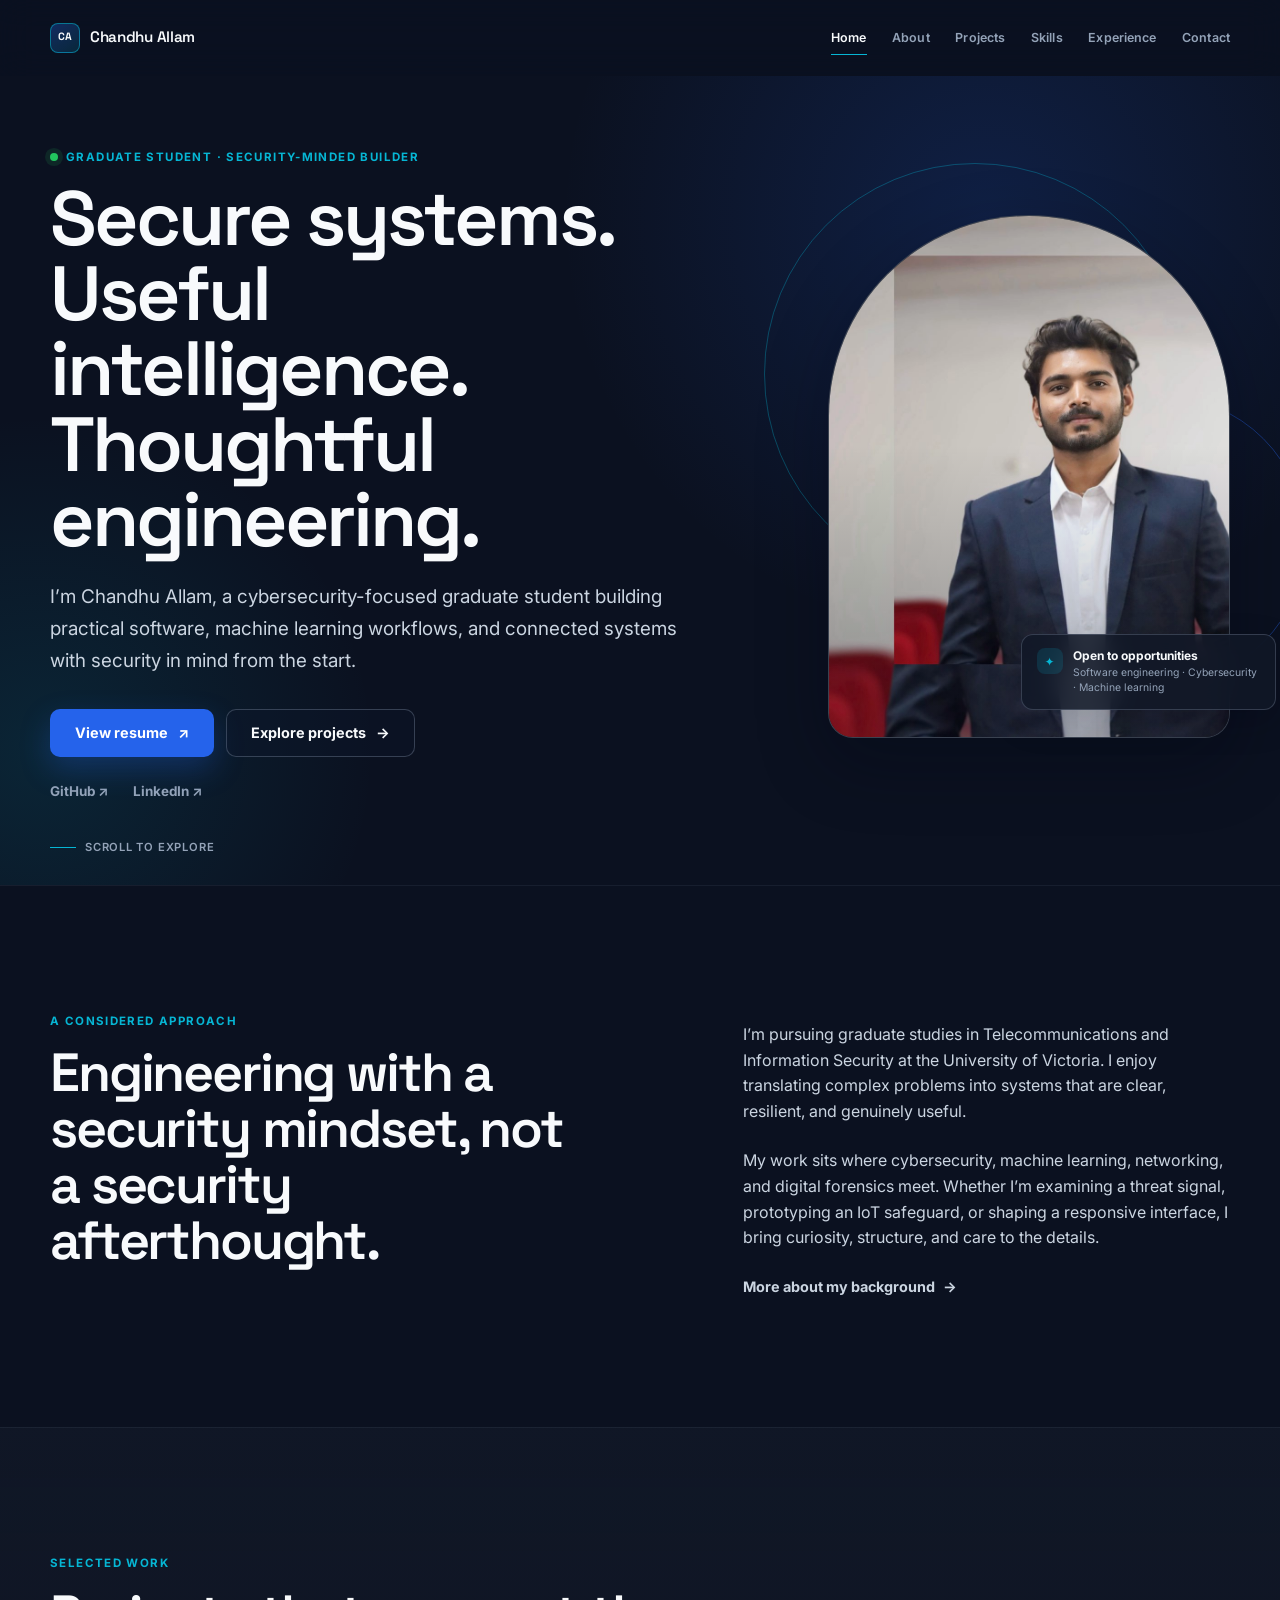
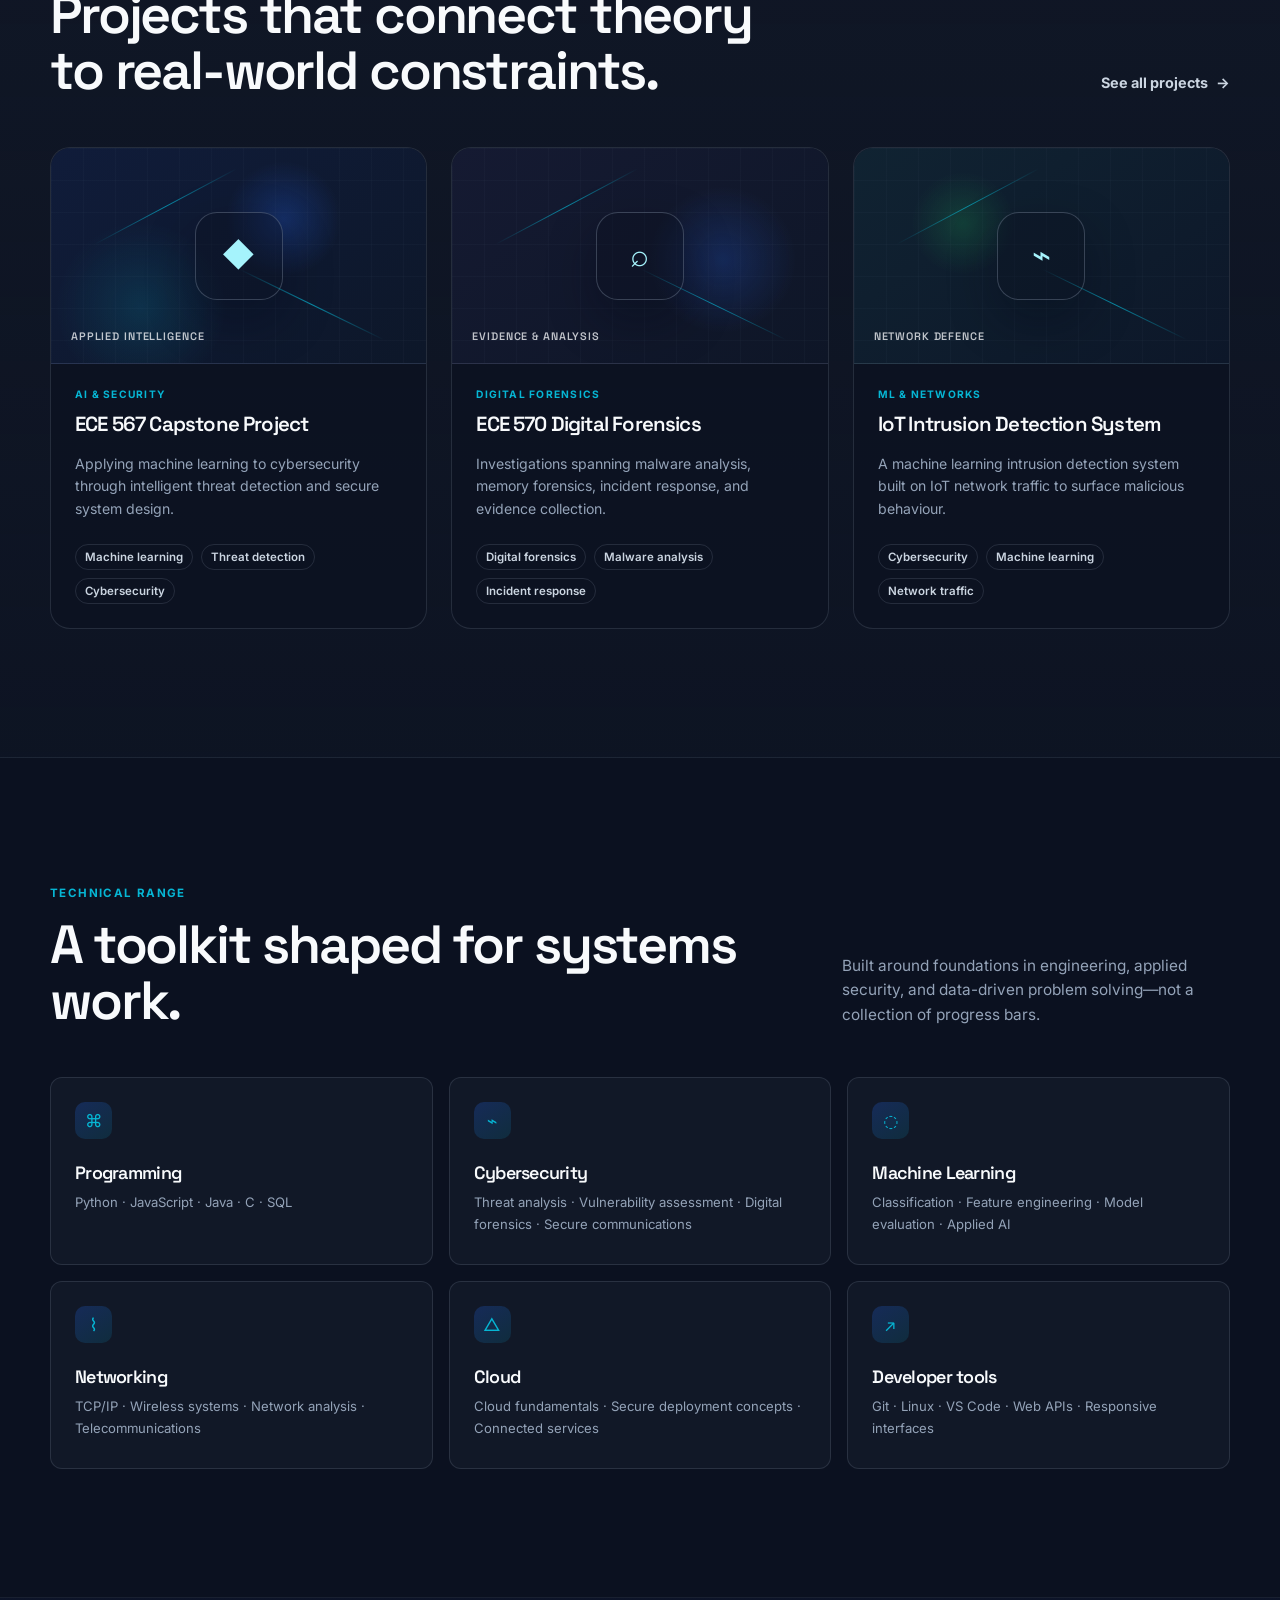
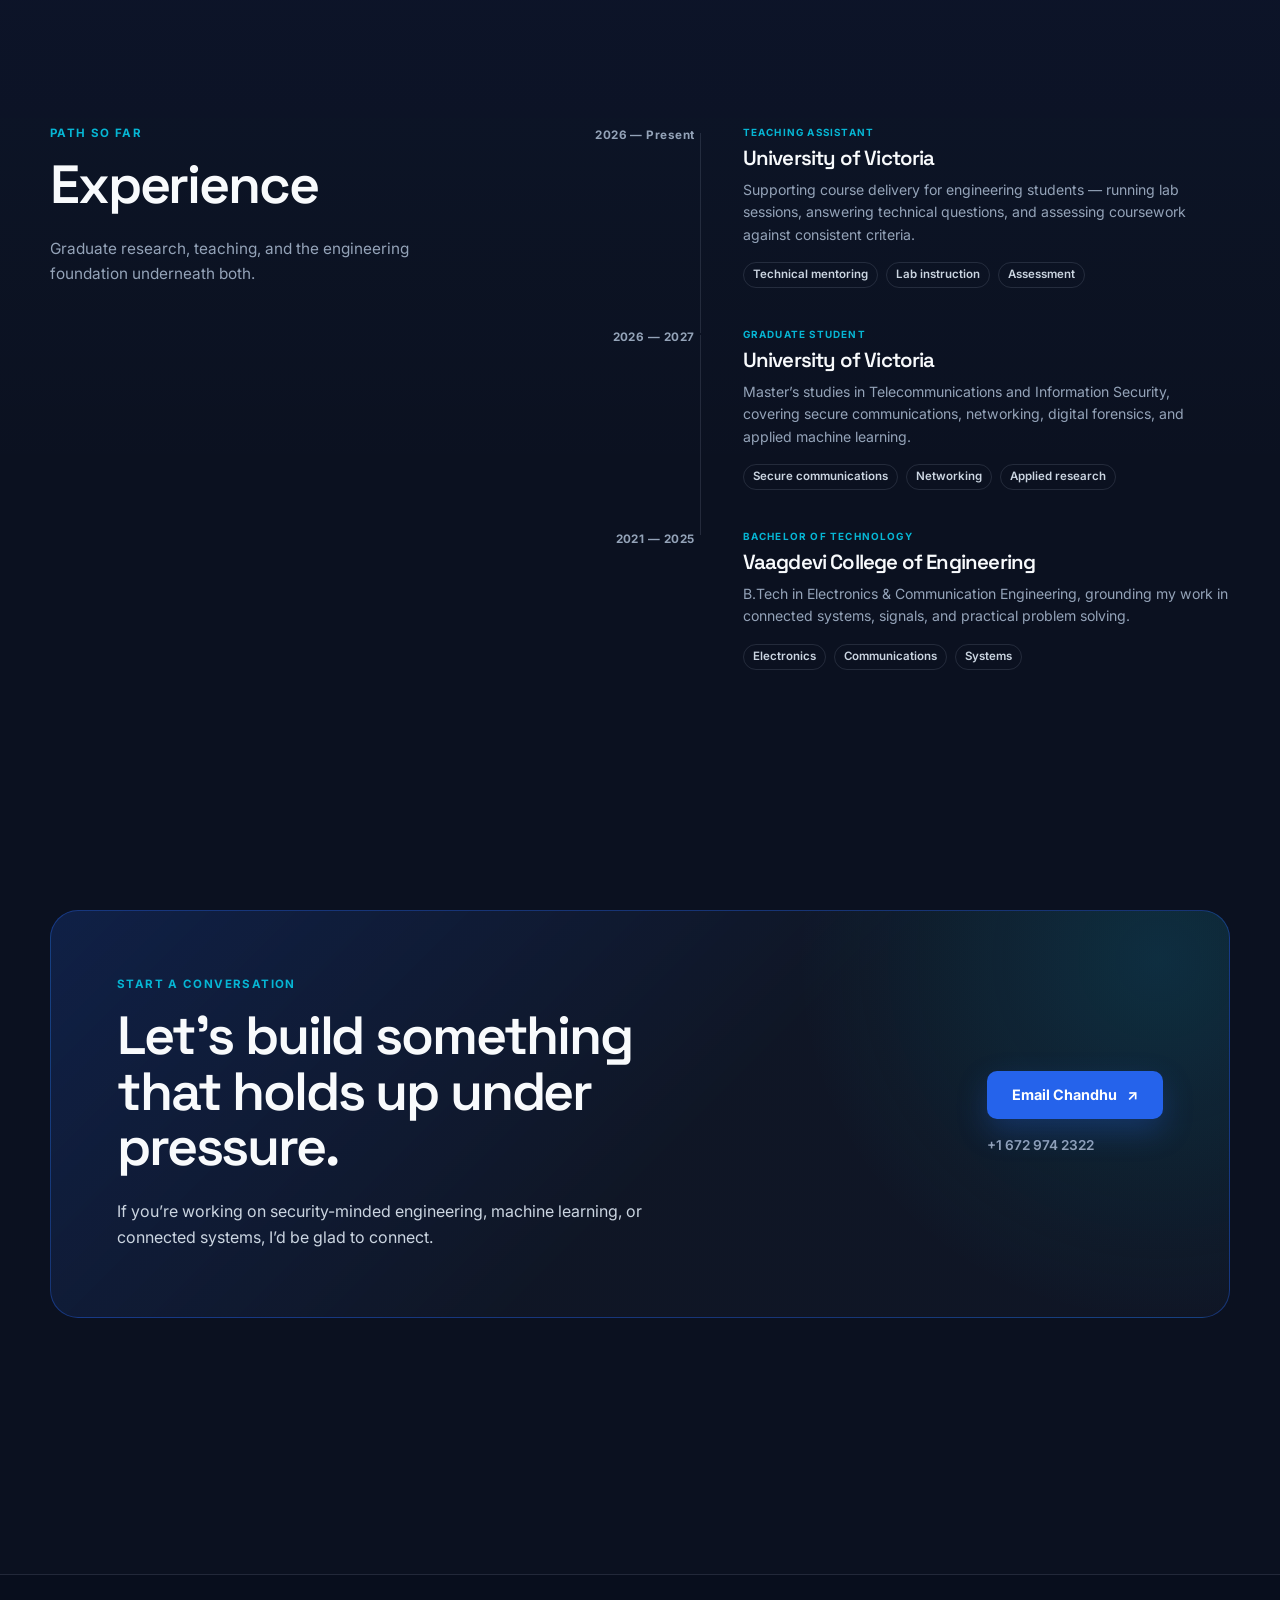
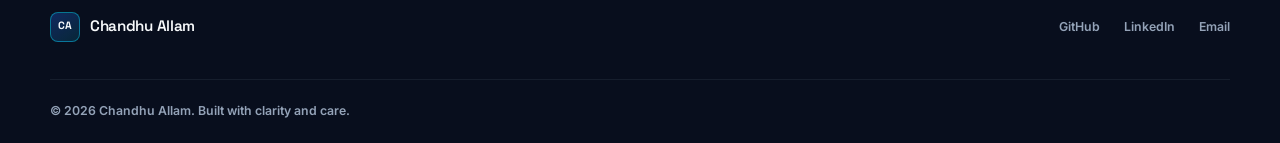
==== index.html @ 8ea36e99 "File upload E- Portfolio" ====
<!doctype html>
<html lang="en">
<head>
  <meta charset="utf-8">
  <meta name="viewport" content="width=device-width, initial-scale=1">
  <meta name="description" content="Chandhu Allam is a graduate student building security-minded software, AI/ML workflows, and dependable connected systems.">
  <meta name="robots" content="index, follow">
  <meta name="theme-color" content="#0B1120">
  <meta name="color-scheme" content="dark">
  <title>Chandhu Allam | Cybersecurity, AI & Software Engineering</title>
  <!-- Replace the relative canonical with the public domain when the site is deployed. -->
  <link rel="canonical" href="./">
  <link rel="preconnect" href="https://fonts.googleapis.com">
  <link rel="preconnect" href="https://fonts.gstatic.com" crossorigin>
  <link href="https://fonts.googleapis.com/css2?family=Inter:wght@400;500;600;700&family=Space+Grotesk:wght@500;600;700&display=swap" rel="stylesheet">
  <link rel="icon" href="favicon.svg" type="image/svg+xml">
  <link rel="manifest" href="site.webmanifest">
  <meta property="og:type" content="website">
  <meta property="og:title" content="Chandhu Allam | Cybersecurity, AI & Software Engineering">
  <meta property="og:description" content="Security-minded software, AI/ML workflows, and dependable connected systems.">
  <meta property="og:url" content="./">
  <meta property="og:image" content="portrait.jpg">
  <meta property="og:image:alt" content="Portrait of Chandhu Allam">
  <meta name="twitter:card" content="summary_large_image">
  <meta name="twitter:title" content="Chandhu Allam | Cybersecurity, AI & Software Engineering">
  <meta name="twitter:description" content="Security-minded software, AI/ML workflows, and dependable connected systems.">
  <meta name="twitter:image" content="portrait.jpg">
  <link rel="stylesheet" href="style.css">
  <script type="application/ld+json">
    {
      "@context": "https://schema.org",
      "@type": "Person",
      "name": "Chandhu Allam",
      "email": "mailto:chandhunani252@gmail.com",
      "jobTitle": "Cybersecurity and Software Engineering Graduate Student",
      "sameAs": [
        "https://github.com/Chandhu03",
        "https://www.linkedin.com/in/chandhuallam422"
      ],
      "knowsAbout": ["Cybersecurity", "Artificial Intelligence", "Machine Learning", "Networking", "Digital Forensics", "Secure Communications"]
    }
  </script>
</head>

<body class="home-page">
  <a class="skip-link" href="#main-content">Skip to main content</a>

  <header class="site-header" id="site-header">
    <div class="shell nav-shell">
      <a class="brand" href="#home" aria-label="Chandhu Allam — home">
        <span class="brand-mark" aria-hidden="true">CA</span>
        <span>Chandhu Allam</span>
      </a>

      <button class="menu-toggle" type="button" aria-expanded="false" aria-controls="primary-navigation">
        <span class="sr-only">Toggle navigation</span>
        <span aria-hidden="true"></span>
        <span aria-hidden="true"></span>
      </button>

      <nav class="primary-nav" id="primary-navigation" aria-label="Primary navigation">
        <a class="is-active" href="#home" data-nav-link>Home</a>
        <a href="#about" data-nav-link>About</a>
        <a href="projects.html">Projects</a>
        <a href="#skills" data-nav-link>Skills</a>
        <a href="#experience" data-nav-link>Experience</a>
        <a href="#contact" data-nav-link>Contact</a>
      </nav>
    </div>
  </header>

  <main id="main-content">
    <section class="hero" id="home" aria-labelledby="hero-title">
      <div class="hero-grid shell">
        <div class="hero-copy reveal">
          <p class="eyebrow"><span class="status-dot" aria-hidden="true"></span> Graduate student · Security-minded builder</p>
          <h1 id="hero-title">Secure systems. Useful intelligence. Thoughtful engineering.</h1>
          <p class="hero-lede">I’m Chandhu Allam, a cybersecurity-focused graduate student building practical software, machine learning workflows, and connected systems with security in mind from the start.</p>
          <div class="button-row" aria-label="Portfolio actions">
            <a class="button button-primary" href="resume.html">View resume <span aria-hidden="true">↗</span></a>
            <a class="button button-secondary" href="projects.html">Explore projects <span aria-hidden="true">→</span></a>
          </div>
          <div class="text-links" aria-label="Professional profiles">
            <a href="https://github.com/Chandhu03" target="_blank" rel="noopener noreferrer">GitHub <span aria-hidden="true">↗</span><span class="sr-only"> (opens in a new tab)</span></a>
            <a href="https://www.linkedin.com/in/chandhuallam422?utm_source=share_via&amp;utm_content=profile&amp;utm_medium=member_ios" target="_blank" rel="noopener noreferrer">LinkedIn <span aria-hidden="true">↗</span><span class="sr-only"> (opens in a new tab)</span></a>
          </div>
        </div>

        <div class="hero-portrait-wrap reveal" data-delay="120">
          <div class="hero-orbit hero-orbit-one" aria-hidden="true"></div>
          <div class="hero-orbit hero-orbit-two" aria-hidden="true"></div>
          <figure class="hero-portrait">
            <img src="portrait.jpg" width="900" height="1142" alt="Chandhu Allam in a navy suit" fetchpriority="high" decoding="async">
          </figure>
          <div class="hero-note" aria-label="Career focus">
            <span class="note-icon" aria-hidden="true">✦</span>
            <span><strong>Open to opportunities</strong><small>Software engineering · Cybersecurity · Machine learning</small></span>
          </div>
        </div>
      </div>
      <a class="scroll-cue" href="#about" aria-label="Scroll to about section"><span aria-hidden="true"></span> Scroll to explore</a>
    </section>

    <section class="section section-about" id="about" aria-labelledby="about-title">
      <div class="shell about-layout">
        <div class="section-intro reveal">
          <p class="eyebrow">A considered approach</p>
          <h2 id="about-title">Engineering with a security mindset, not a security afterthought.</h2>
        </div>
        <div class="about-copy reveal" data-delay="100">
          <p>I’m pursuing graduate studies in Telecommunications and Information Security at the University of Victoria. I enjoy translating complex problems into systems that are clear, resilient, and genuinely useful.</p>
          <p>My work sits where cybersecurity, machine learning, networking, and digital forensics meet. Whether I’m examining a threat signal, prototyping an IoT safeguard, or shaping a responsive interface, I bring curiosity, structure, and care to the details.</p>
          <a class="inline-link" href="resume.html">More about my background <span aria-hidden="true">→</span></a>
        </div>
      </div>
    </section>

    <section class="section section-featured" aria-labelledby="featured-title">
      <div class="shell">
        <div class="section-heading reveal">
          <div>
            <p class="eyebrow">Selected work</p>
            <h2 id="featured-title">Projects that connect theory to real-world constraints.</h2>
          </div>
          <a class="inline-link hide-on-mobile" href="projects.html">See all projects <span aria-hidden="true">→</span></a>
        </div>

        <div class="featured-grid">
          <article class="featured-card reveal" data-delay="0">
            <a class="project-art project-card-media art-capstone" href="projects/ece-567-capstone.html" aria-label="Read the ECE 567 Capstone Project case study">
              <span class="project-visual-glyph" aria-hidden="true">◆</span>
              <span class="project-visual-detail" aria-hidden="true"></span>
              <span class="project-visual-detail is-alt" aria-hidden="true"></span>
              <span class="project-art-label">Applied intelligence</span>
            </a>
            <div class="card-content">
              <p class="card-kicker">AI &amp; security</p>
              <h3><a href="projects/ece-567-capstone.html">ECE 567 Capstone Project</a></h3>
              <p>Applying machine learning to cybersecurity through intelligent threat detection and secure system design.</p>
              <div class="chip-list" aria-label="Project focus"><span>Machine learning</span><span>Threat detection</span><span>Cybersecurity</span></div>
            </div>
          </article>

          <article class="featured-card reveal" data-delay="90">
            <a class="project-art project-card-media art-forensics" href="projects/ece-570-digital-forensics.html" aria-label="Read the ECE 570 Digital Forensics case study">
              <span class="project-visual-glyph" aria-hidden="true">⌕</span>
              <span class="project-visual-detail" aria-hidden="true"></span>
              <span class="project-visual-detail is-alt" aria-hidden="true"></span>
              <span class="project-art-label">Evidence &amp; analysis</span>
            </a>
            <div class="card-content">
              <p class="card-kicker">Digital forensics</p>
              <h3><a href="projects/ece-570-digital-forensics.html">ECE 570 Digital Forensics</a></h3>
              <p>Investigations spanning malware analysis, memory forensics, incident response, and evidence collection.</p>
              <div class="chip-list" aria-label="Project focus"><span>Digital forensics</span><span>Malware analysis</span><span>Incident response</span></div>
            </div>
          </article>

          <article class="featured-card reveal" data-delay="180">
            <a class="project-art project-card-media art-iot" href="projects/iot-intrusion-detection.html" aria-label="Read the IoT Intrusion Detection System case study">
              <span class="project-visual-glyph" aria-hidden="true">⌁</span>
              <span class="project-visual-detail" aria-hidden="true"></span>
              <span class="project-visual-detail is-alt" aria-hidden="true"></span>
              <span class="project-art-label">Network defence</span>
            </a>
            <div class="card-content">
              <p class="card-kicker">ML &amp; networks</p>
              <h3><a href="projects/iot-intrusion-detection.html">IoT Intrusion Detection System</a></h3>
              <p>A machine learning intrusion detection system built on IoT network traffic to surface malicious behaviour.</p>
              <div class="chip-list" aria-label="Project focus"><span>Cybersecurity</span><span>Machine learning</span><span>Network traffic</span></div>
            </div>
          </article>
        </div>
        <a class="inline-link show-on-mobile" href="projects.html">See all projects <span aria-hidden="true">→</span></a>
      </div>
    </section>

    <section class="section section-skills" id="skills" aria-labelledby="skills-title">
      <div class="shell">
        <div class="section-heading section-heading-stack reveal">
          <div>
            <p class="eyebrow">Technical range</p>
            <h2 id="skills-title">A toolkit shaped for systems work.</h2>
          </div>
          <p>Built around foundations in engineering, applied security, and data-driven problem solving—not a collection of progress bars.</p>
        </div>

        <div class="skills-grid">
          <article class="skill-card reveal"><span class="skill-icon" aria-hidden="true">⌘</span><h3>Programming</h3><p>Python · JavaScript · Java · C · SQL</p></article>
          <article class="skill-card reveal" data-delay="50"><span class="skill-icon" aria-hidden="true">⌁</span><h3>Cybersecurity</h3><p>Threat analysis · Vulnerability assessment · Digital forensics · Secure communications</p></article>
          <article class="skill-card reveal" data-delay="100"><span class="skill-icon" aria-hidden="true">◌</span><h3>Machine Learning</h3><p>Classification · Feature engineering · Model evaluation · Applied AI</p></article>
          <article class="skill-card reveal" data-delay="150"><span class="skill-icon" aria-hidden="true">⌇</span><h3>Networking</h3><p>TCP/IP · Wireless systems · Network analysis · Telecommunications</p></article>
          <article class="skill-card reveal" data-delay="200"><span class="skill-icon" aria-hidden="true">△</span><h3>Cloud</h3><p>Cloud fundamentals · Secure deployment concepts · Connected services</p></article>
          <article class="skill-card reveal" data-delay="250"><span class="skill-icon" aria-hidden="true">↗</span><h3>Developer tools</h3><p>Git · Linux · VS Code · Web APIs · Responsive interfaces</p></article>
        </div>
      </div>
    </section>

    <section class="section section-experience" id="experience" aria-labelledby="experience-title">
      <div class="shell experience-layout">
        <div class="section-intro reveal">
          <p class="eyebrow">Path so far</p>
          <h2 id="experience-title">Experience</h2>
          <p class="section-summary">Graduate research, teaching, and the engineering foundation underneath both.</p>
        </div>

        <ol class="timeline" aria-label="Experience timeline">
          <li class="timeline-item reveal">
            <div class="timeline-date">2026 — Present</div>
            <div class="timeline-content"><p class="timeline-label">Teaching assistant</p><h3>University of Victoria</h3><p>Supporting course delivery for engineering students — running lab sessions, answering technical questions, and assessing coursework against consistent criteria.</p><div class="chip-list"><span>Technical mentoring</span><span>Lab instruction</span><span>Assessment</span></div></div>
          </li>
          <li class="timeline-item reveal" data-delay="80">
            <div class="timeline-date">2026 — 2027</div>
            <div class="timeline-content"><p class="timeline-label">Graduate student</p><h3>University of Victoria</h3><p>Master’s studies in Telecommunications and Information Security, covering secure communications, networking, digital forensics, and applied machine learning.</p><div class="chip-list"><span>Secure communications</span><span>Networking</span><span>Applied research</span></div></div>
          </li>
          <li class="timeline-item reveal" data-delay="160">
            <div class="timeline-date">2021 — 2025</div>
            <div class="timeline-content"><p class="timeline-label">Bachelor of Technology</p><h3>Vaagdevi College of Engineering</h3><p>B.Tech in Electronics &amp; Communication Engineering, grounding my work in connected systems, signals, and practical problem solving.</p><div class="chip-list"><span>Electronics</span><span>Communications</span><span>Systems</span></div></div>
          </li>
        </ol>
      </div>
    </section>

    <section class="section section-contact" id="contact" aria-labelledby="contact-title">
      <div class="shell contact-panel reveal">
        <div>
          <p class="eyebrow">Start a conversation</p>
          <h2 id="contact-title">Let’s build something that holds up under pressure.</h2>
          <p>If you’re working on security-minded engineering, machine learning, or connected systems, I’d be glad to connect.</p>
        </div>
        <div class="contact-actions">
          <a class="button button-primary" href="mailto:chandhunani252@gmail.com">Email Chandhu <span aria-hidden="true">↗</span></a>
          <a class="contact-phone" href="tel:+16729742322">+1 672 974 2322</a>
        </div>
      </div>
    </section>
  </main>

  <footer class="site-footer">
    <div class="shell footer-top">
      <a class="brand" href="#home" aria-label="Back to home"><span class="brand-mark" aria-hidden="true">CA</span><span>Chandhu Allam</span></a>
      <div class="footer-links">
        <a href="https://github.com/Chandhu03" target="_blank" rel="noopener noreferrer">GitHub<span class="sr-only"> (opens in a new tab)</span></a>
        <a href="https://www.linkedin.com/in/chandhuallam422?utm_source=share_via&amp;utm_content=profile&amp;utm_medium=member_ios" target="_blank" rel="noopener noreferrer">LinkedIn<span class="sr-only"> (opens in a new tab)</span></a>
        <a href="mailto:chandhunani252@gmail.com">Email</a>
      </div>
    </div>
    <div class="shell footer-bottom"><p>© <span data-current-year>2026</span> Chandhu Allam. Built with clarity and care.</p></div>
  </footer>

  <script src="script.js" defer></script>
</body>
</html>
---- style.css ----
@charset "UTF-8";

:root {
  --bg: #0b1120;
  --bg-elevated: #101a2e;
  --card: #111827;
  --card-hover: #162038;
  --line: rgba(148, 163, 184, 0.18);
  --line-strong: rgba(148, 163, 184, 0.32);
  --primary: #2563eb;
  --primary-bright: #3b82f6;
  --accent: #06b6d4;
  --success: #22c55e;
  --text: #f8fafc;
  --muted: #94a3b8;
  --muted-strong: #cbd5e1;
  --heading: "Space Grotesk", Inter, system-ui, sans-serif;
  --body: Inter, system-ui, -apple-system, BlinkMacSystemFont, "Segoe UI", sans-serif;
  --shadow-sm: 0 12px 34px rgba(1, 7, 20, 0.2);
  --shadow-md: 0 24px 70px rgba(1, 7, 20, 0.32);
  --radius-sm: 12px;
  --radius: 20px;
  --radius-lg: 28px;
  --shell: 1180px;
  --header-height: 76px;
  --ease-out: cubic-bezier(0.22, 1, 0.36, 1);
}

* { box-sizing: border-box; }

html {
  scroll-behavior: smooth;
  scroll-padding-top: calc(var(--header-height) + 24px);
}

body {
  min-width: 320px;
  margin: 0;
  overflow-x: hidden;
  background: var(--bg);
  color: var(--text);
  font-family: var(--body);
  font-size: 16px;
  line-height: 1.6;
  text-rendering: optimizeLegibility;
}

body.menu-open, body.overlay-open { overflow: hidden; }

img, svg { display: block; max-width: 100%; }

button, input { font: inherit; }

button { cursor: pointer; }

a { color: inherit; text-decoration: none; }

p, h1, h2, h3, figure { margin: 0; }

ul, ol { margin: 0; padding: 0; }

::selection { background: rgba(6, 182, 212, 0.3); color: var(--text); }

:focus-visible {
  outline: 3px solid var(--accent);
  outline-offset: 4px;
}

.sr-only {
  position: absolute;
  width: 1px;
  height: 1px;
  padding: 0;
  margin: -1px;
  overflow: hidden;
  clip: rect(0, 0, 0, 0);
  white-space: nowrap;
  border: 0;
}

.skip-link {
  position: fixed;
  z-index: 1000;
  top: 12px;
  left: 12px;
  padding: 10px 16px;
  border-radius: 8px;
  background: var(--text);
  color: var(--bg);
  font-weight: 700;
  transform: translateY(-180%);
  transition: transform 180ms var(--ease-out);
}

.skip-link:focus { transform: translateY(0); }

.shell {
  width: min(calc(100% - 48px), var(--shell));
  margin-inline: auto;
}

.section { padding: clamp(80px, 10vw, 144px) 0; }

.eyebrow,
.card-kicker,
.timeline-label,
.project-category,
.case-label,
.resume-label {
  display: flex;
  align-items: center;
  gap: 8px;
  color: var(--accent);
  font-size: 0.72rem;
  font-weight: 700;
  letter-spacing: 0.12em;
  line-height: 1.3;
  text-transform: uppercase;
}

.eyebrow { margin-bottom: 18px; }

.status-dot {
  width: 8px;
  height: 8px;
  border-radius: 50%;
  background: var(--success);
  box-shadow: 0 0 0 5px rgba(34, 197, 94, 0.12);
}

h1, h2, h3 { font-family: var(--heading); letter-spacing: -0.04em; }

h1 {
  max-width: 760px;
  font-size: clamp(2.8rem, 6vw, 5.55rem);
  font-weight: 600;
  line-height: 0.98;
}

h2 {
  max-width: 760px;
  font-size: clamp(2.1rem, 4.2vw, 3.7rem);
  font-weight: 600;
  line-height: 1.04;
}

h3 { font-size: 1.28rem; font-weight: 600; line-height: 1.15; }

.button-row,
.text-links,
.chip-list,
.footer-links,
.case-meta,
.case-actions,
.filter-controls,
.resource-links,
.resume-contact,
.resume-actions {
  display: flex;
  flex-wrap: wrap;
  align-items: center;
  gap: 12px;
}

.button {
  position: relative;
  display: inline-flex;
  align-items: center;
  justify-content: center;
  gap: 10px;
  min-height: 48px;
  padding: 12px 18px;
  overflow: hidden;
  border: 1px solid transparent;
  border-radius: 10px;
  font-size: 0.9rem;
  font-weight: 700;
  line-height: 1;
  transition: transform 220ms var(--ease-out), background 220ms ease, border-color 220ms ease, box-shadow 220ms ease;
}

.button::after {
  position: absolute;
  width: 6px;
  height: 6px;
  border-radius: 50%;
  content: "";
  background: rgba(255, 255, 255, 0.5);
  opacity: 0;
  transform: scale(1);
}

.button:active::after { animation: button-ripple 460ms ease-out; }

.button:hover { transform: translateY(-2px); }

.button-primary {
  background: var(--primary);
  box-shadow: 0 12px 30px rgba(37, 99, 235, 0.28);
  color: white;
}

.button-primary:hover { background: var(--primary-bright); box-shadow: 0 16px 36px rgba(37, 99, 235, 0.38); }

.button-secondary {
  border-color: var(--line-strong);
  background: rgba(15, 23, 42, 0.38);
  color: var(--text);
}

.button-secondary:hover { border-color: rgba(6, 182, 212, 0.65); background: rgba(6, 182, 212, 0.08); }

.inline-link {
  display: inline-flex;
  align-items: center;
  gap: 8px;
  color: var(--muted-strong);
  font-size: 0.9rem;
  font-weight: 700;
  transition: color 180ms ease, gap 180ms ease;
}

.inline-link:hover { gap: 12px; color: var(--accent); }

.chip-list { gap: 7px; }

.chip-list span {
  display: inline-flex;
  align-items: center;
  min-height: 26px;
  padding: 4px 9px;
  border: 1px solid var(--line);
  border-radius: 999px;
  color: var(--muted-strong);
  font-size: 0.72rem;
  font-weight: 600;
  line-height: 1;
}

/* Navigation */
.site-header {
  position: sticky;
  z-index: 100;
  top: 0;
  height: var(--header-height);
  border-bottom: 1px solid transparent;
  background: rgba(11, 17, 32, 0.72);
  backdrop-filter: blur(16px);
  -webkit-backdrop-filter: blur(16px);
  transition: border-color 200ms ease, background 200ms ease, box-shadow 200ms ease;
}

.site-header.is-scrolled {
  border-color: var(--line);
  background: rgba(11, 17, 32, 0.9);
  box-shadow: 0 8px 30px rgba(1, 7, 20, 0.14);
}

.nav-shell {
  display: flex;
  align-items: center;
  justify-content: space-between;
  height: 100%;
}

.brand { display: inline-flex; align-items: center; gap: 10px; font-family: var(--heading); font-size: 0.95rem; font-weight: 600; letter-spacing: -0.02em; }

.brand-mark {
  display: inline-grid;
  width: 30px;
  height: 30px;
  place-items: center;
  border: 1px solid rgba(6, 182, 212, 0.55);
  border-radius: 8px;
  background: linear-gradient(145deg, rgba(37, 99, 235, 0.32), rgba(6, 182, 212, 0.15));
  color: var(--text);
  font-size: 0.66rem;
  font-weight: 700;
  letter-spacing: 0.04em;
}

.primary-nav { display: flex; align-items: center; gap: clamp(14px, 2vw, 27px); }

.primary-nav a {
  position: relative;
  color: var(--muted);
  font-size: 0.78rem;
  font-weight: 600;
  letter-spacing: 0.01em;
  transition: color 180ms ease;
}

.primary-nav a::after {
  position: absolute;
  right: 0;
  bottom: -8px;
  left: 0;
  height: 1px;
  content: "";
  background: var(--accent);
  opacity: 0;
  transform: scaleX(0.4);
  transition: transform 180ms ease, opacity 180ms ease;
}

.primary-nav a:hover, .primary-nav a.is-active { color: var(--text); }
.primary-nav a:hover::after, .primary-nav a.is-active::after { opacity: 1; transform: scaleX(1); }

.menu-toggle {
  display: none;
  width: 42px;
  height: 42px;
  padding: 0;
  border: 1px solid var(--line);
  border-radius: 10px;
  background: transparent;
  color: var(--text);
}

.menu-toggle span:not(.sr-only) { display: block; width: 17px; height: 1.5px; margin: 4px auto; background: currentColor; transition: transform 160ms ease; }

/* Home */
.hero {
  position: relative;
  display: grid;
  align-items: center;
  min-height: min(800px, calc(100svh - var(--header-height)));
  overflow: clip;
  isolation: isolate;
}

.hero::before,
.hero::after {
  position: absolute;
  z-index: -1;
  border-radius: 50%;
  content: "";
  pointer-events: none;
}

.hero::before {
  top: -38%;
  right: -12%;
  width: min(70vw, 910px);
  aspect-ratio: 1;
  background: radial-gradient(circle, rgba(37, 99, 235, 0.18), rgba(37, 99, 235, 0) 67%);
}

.hero::after {
  bottom: -28%;
  left: -25%;
  width: min(58vw, 720px);
  aspect-ratio: 1;
  background: radial-gradient(circle, rgba(6, 182, 212, 0.12), rgba(6, 182, 212, 0) 66%);
}

.hero-grid {
  display: grid;
  grid-template-columns: minmax(0, 1.06fr) minmax(310px, 0.7fr);
  gap: clamp(40px, 8vw, 118px);
  align-items: center;
  padding-block: 74px 82px;
}

.hero-lede { max-width: 645px; margin-top: 28px; color: var(--muted-strong); font-size: clamp(1rem, 1.7vw, 1.18rem); line-height: 1.7; }
.hero-copy .button-row { margin-top: 32px; }
.text-links { margin-top: 23px; gap: 20px; }
.text-links a { color: var(--muted); font-size: 0.84rem; font-weight: 700; transition: color 180ms ease; }
.text-links a:hover { color: var(--accent); }

.hero-portrait-wrap { position: relative; width: min(100%, 402px); justify-self: end; }

.hero-portrait {
  position: relative;
  z-index: 2;
  aspect-ratio: 0.77;
  overflow: hidden;
  border: 1px solid rgba(203, 213, 225, 0.22);
  border-radius: 210px 210px 26px 26px;
  background: var(--card);
  box-shadow: var(--shadow-md);
}

.hero-portrait::after { position: absolute; inset: 0; content: ""; background: linear-gradient(180deg, rgba(11, 17, 32, 0) 44%, rgba(11, 17, 32, 0.34)); pointer-events: none; }
.hero-portrait img { width: 100%; height: 100%; object-fit: cover; object-position: 52% 36%; filter: saturate(0.86) contrast(1.04); }

.hero-orbit { position: absolute; z-index: 1; border: 1px solid rgba(6, 182, 212, 0.33); border-radius: 50%; pointer-events: none; }
.hero-orbit-one { top: -10%; left: -16%; width: 105%; aspect-ratio: 1; }
.hero-orbit-two { right: -19%; bottom: 10%; width: 72%; aspect-ratio: 1; border-color: rgba(37, 99, 235, 0.4); }

.hero-note {
  position: absolute;
  z-index: 3;
  right: -46px;
  bottom: 28px;
  display: flex;
  gap: 10px;
  align-items: flex-start;
  width: min(255px, 74vw);
  padding: 13px 15px;
  border: 1px solid rgba(148, 163, 184, 0.28);
  border-radius: var(--radius-sm);
  background: rgba(17, 24, 39, 0.86);
  box-shadow: var(--shadow-sm);
  backdrop-filter: blur(12px);
}

.note-icon { display: grid; flex: 0 0 26px; width: 26px; height: 26px; place-items: center; border-radius: 8px; background: rgba(6, 182, 212, 0.15); color: var(--accent); font-size: 0.75rem; }
.hero-note strong { display: block; font-size: 0.75rem; line-height: 1.35; }
.hero-note small { display: block; margin-top: 2px; color: var(--muted); font-size: 0.65rem; line-height: 1.4; }

.scroll-cue { position: absolute; bottom: 28px; left: max(24px, calc((100% - var(--shell)) / 2)); display: inline-flex; align-items: center; gap: 9px; color: var(--muted); font-size: 0.7rem; font-weight: 600; letter-spacing: 0.07em; text-transform: uppercase; }
.scroll-cue span { display: block; width: 26px; height: 1px; background: var(--accent); }

.section-about { border-top: 1px solid rgba(148, 163, 184, 0.09); }
.about-layout { display: grid; grid-template-columns: minmax(0, 0.93fr) minmax(0, 0.82fr); gap: clamp(42px, 11vw, 150px); align-items: start; }
.about-copy { max-width: 590px; padding-top: 8px; color: var(--muted-strong); }
.about-copy p + p { margin-top: 20px; }
.about-copy .inline-link { margin-top: 28px; }

.section-featured { background: linear-gradient(180deg, rgba(17, 24, 39, 0.82), rgba(17, 24, 39, 0.42)); border-block: 1px solid rgba(148, 163, 184, 0.1); }
.section-heading { display: flex; gap: 32px; align-items: flex-end; justify-content: space-between; margin-bottom: 46px; }
.section-heading > .inline-link { flex: 0 0 auto; margin-bottom: 5px; }
.section-heading-stack { align-items: flex-end; }
.section-heading-stack > p { max-width: 388px; margin-bottom: 2px; color: var(--muted); font-size: 0.96rem; }

.featured-grid { display: grid; grid-template-columns: repeat(3, 1fr); gap: 20px; }
.featured-card { overflow: hidden; border: 1px solid var(--line); border-radius: var(--radius); background: rgba(11, 17, 32, 0.48); transition: transform 260ms var(--ease-out), border-color 260ms ease, box-shadow 260ms ease; }
.featured-card:hover { border-color: rgba(6, 182, 212, 0.48); box-shadow: var(--shadow-sm); }
.project-art { position: relative; display: block; min-height: 224px; overflow: hidden; border-bottom: 1px solid var(--line); background-color: #0d172a; }
.project-art::before, .project-art::after { position: absolute; content: ""; pointer-events: none; }
.project-art-label { position: absolute; z-index: 3; bottom: 18px; left: 20px; color: rgba(248, 250, 252, 0.76); font-family: var(--heading); font-size: 0.68rem; font-weight: 600; letter-spacing: 0.08em; text-transform: uppercase; }
.art-grid { position: absolute; inset: 0; opacity: 0.34; background-image: linear-gradient(rgba(148, 163, 184, 0.18) 1px, transparent 1px), linear-gradient(90deg, rgba(148, 163, 184, 0.18) 1px, transparent 1px); background-size: 28px 28px; }
.project-art-radar { background: radial-gradient(circle at 50% 54%, rgba(6, 182, 212, 0.23), transparent 7%), radial-gradient(circle at 50% 54%, rgba(37, 99, 235, 0.18), transparent 38%), #0d172a; }
.art-radar-dot { position: absolute; z-index: 2; width: 9px; height: 9px; border-radius: 50%; background: var(--accent); box-shadow: 0 0 18px var(--accent); }
.art-dot-one { top: 37%; left: 65%; }.art-dot-two { top: 58%; left: 38%; width: 6px; height: 6px; background: #a5f3fc; }
.art-radar-wave { top: 50%; left: 50%; width: 36px; aspect-ratio: 1; border: 1px solid rgba(6, 182, 212, 0.7); border-radius: 50%; box-shadow: 0 0 0 38px rgba(6, 182, 212, 0.08), 0 0 0 78px rgba(6, 182, 212, 0.04); transform: translate(-50%, -50%); }
.project-art-safety { background: radial-gradient(circle at 70% 42%, rgba(37, 99, 235, 0.23), transparent 35%), linear-gradient(145deg, #0a1a33, #10172a); }
.art-route { position: absolute; top: 31%; left: 15%; width: 70%; height: 33%; border: 1px dashed rgba(6, 182, 212, 0.58); border-radius: 54% 45% 50% 35%; transform: rotate(-8deg); }
.art-pin { position: absolute; z-index: 2; top: 37%; left: 58%; width: 30px; height: 30px; border: 2px solid #a5f3fc; border-radius: 50% 50% 50% 0; background: rgba(6, 182, 212, 0.22); box-shadow: 0 0 0 10px rgba(6, 182, 212, 0.08); transform: rotate(-45deg); }
.art-safety-ring { position: absolute; top: 45%; left: 29%; width: 40px; aspect-ratio: 1; border: 1px solid rgba(37, 99, 235, 0.7); border-radius: 50%; box-shadow: 0 0 0 22px rgba(37, 99, 235, 0.08); }
.project-art-phishing { background: radial-gradient(circle at 75% 28%, rgba(6, 182, 212, 0.16), transparent 30%), linear-gradient(145deg, #0e1d37, #101729); }
.art-url { position: absolute; z-index: 2; top: 45%; left: 50%; padding: 9px 13px; border: 1px solid rgba(148, 163, 184, 0.32); border-radius: 7px; color: rgba(203, 213, 225, 0.72); font-family: ui-monospace, SFMono-Regular, Menlo, monospace; font-size: 0.75rem; transform: translate(-50%, -50%); }
.art-check { position: absolute; z-index: 3; top: 40%; left: calc(50% + 56px); display: grid; width: 28px; height: 28px; place-items: center; border-radius: 50%; background: var(--success); color: #062e14; font-size: 0.8rem; font-weight: 800; }
.art-scan { position: absolute; top: 0; left: 17%; width: 1px; height: 100%; background: linear-gradient(transparent, rgba(6, 182, 212, 0.8), transparent); box-shadow: 100px 0 rgba(6, 182, 212, 0.1), 200px 0 rgba(6, 182, 212, 0.1); transform: rotate(24deg); }
.card-content { padding: 23px 23px 25px; }
.card-kicker { margin-bottom: 12px; font-size: 0.64rem; }
.featured-card h3 a { transition: color 180ms ease; }.featured-card h3 a:hover { color: var(--accent); }
.featured-card p:not(.card-kicker) { min-height: 76px; margin-top: 14px; color: var(--muted); font-size: 0.88rem; line-height: 1.6; }
.featured-card .chip-list { margin-top: 19px; }
.show-on-mobile { display: none; }

.section-skills { background: var(--bg); }
.skills-grid { display: grid; grid-template-columns: repeat(3, 1fr); gap: 16px; }
.skill-card { min-height: 188px; padding: 24px; border: 1px solid var(--line); border-radius: var(--radius-sm); background: var(--card); transition: transform 220ms var(--ease-out), border-color 220ms ease, background 220ms ease; }
.skill-card:hover { border-color: rgba(37, 99, 235, 0.65); background: var(--card-hover); }
.skill-icon { display: grid; width: 37px; height: 37px; place-items: center; border-radius: 10px; background: linear-gradient(145deg, rgba(37, 99, 235, 0.25), rgba(6, 182, 212, 0.13)); color: var(--accent); font-family: var(--heading); font-size: 1.1rem; }
.skill-card h3 { margin-top: 22px; font-size: 1.12rem; }
.skill-card p { margin-top: 8px; color: var(--muted); font-size: 0.82rem; line-height: 1.65; }

.section-experience { border-top: 1px solid rgba(148, 163, 184, 0.1); background: linear-gradient(180deg, rgba(37, 99, 235, 0.04), transparent 60%); }
.experience-layout { display: grid; grid-template-columns: minmax(250px, 0.65fr) minmax(0, 1fr); gap: clamp(44px, 9vw, 130px); }
.section-summary { max-width: 360px; margin-top: 22px; color: var(--muted); font-size: 0.96rem; }
.timeline { list-style: none; }
.timeline-item { position: relative; display: grid; grid-template-columns: 110px 1fr; gap: 25px; padding: 0 0 38px; }
.timeline-item:last-child { padding-bottom: 0; }
.timeline-item::before { position: absolute; top: 7px; bottom: -5px; left: 115px; width: 1px; content: ""; background: var(--line); }
.timeline-item:last-child::before { display: none; }
.timeline-item::after { position: absolute; top: 4px; left: 111px; width: 9px; height: 9px; border: 2px solid var(--accent); border-radius: 50%; background: var(--bg); }
.timeline-date { color: var(--muted); font-size: 0.73rem; font-weight: 700; letter-spacing: 0.04em; text-align: right; }
.timeline-content { padding-left: 25px; }.timeline-label { margin-bottom: 8px; font-size: 0.62rem; }.timeline-content p:not(.timeline-label) { max-width: 600px; margin-top: 9px; color: var(--muted); font-size: 0.88rem; }.timeline-content .chip-list { margin-top: 15px; }

.section-contact { padding-top: clamp(72px, 9vw, 112px); }
.contact-panel { display: flex; gap: 40px; align-items: center; justify-content: space-between; padding: clamp(32px, 6vw, 66px); overflow: hidden; border: 1px solid rgba(37, 99, 235, 0.4); border-radius: var(--radius-lg); background: radial-gradient(circle at 94% 12%, rgba(6, 182, 212, 0.15), transparent 31%), linear-gradient(135deg, rgba(37, 99, 235, 0.19), rgba(17, 24, 39, 0.78) 55%); }
.contact-panel h2 { max-width: 630px; }.contact-panel > div > p:not(.eyebrow) { max-width: 590px; margin-top: 19px; color: var(--muted-strong); }
.contact-actions { display: grid; justify-items: start; gap: 16px; flex: 0 0 auto; }.contact-phone { color: var(--muted); font-size: 0.85rem; font-weight: 600; transition: color 180ms ease; }.contact-phone:hover { color: var(--accent); }

.site-footer { margin-top: clamp(80px, 10vw, 135px); border-top: 1px solid var(--line); background: rgba(1, 7, 20, 0.26); }
.footer-top, .footer-bottom { display: flex; gap: 24px; align-items: center; justify-content: space-between; }.footer-top { min-height: 105px; }.footer-links { gap: 19px; }.footer-links a, .footer-bottom { color: var(--muted); font-size: 0.77rem; font-weight: 600; }.footer-links a:hover, .back-to-top:hover { color: var(--accent); }.footer-bottom { min-height: 62px; border-top: 1px solid rgba(148, 163, 184, 0.1); }.footer-bottom p { margin: 0; }.back-to-top { transition: color 180ms ease; }

/* Project index */
.page-hero { position: relative; padding: clamp(72px, 10vw, 130px) 0 clamp(54px, 7vw, 88px); overflow: hidden; border-bottom: 1px solid var(--line); background: radial-gradient(circle at 88% 22%, rgba(37, 99, 235, 0.17), transparent 34%), radial-gradient(circle at 15% 84%, rgba(6, 182, 212, 0.1), transparent 28%); }
.page-hero .eyebrow { margin-bottom: 17px; }.page-hero h1 { max-width: 820px; }.page-hero-lede { max-width: 650px; margin-top: 23px; color: var(--muted-strong); font-size: 1.08rem; }
.breadcrumb { display: flex; gap: 8px; align-items: center; margin-bottom: 30px; color: var(--muted); font-size: 0.78rem; font-weight: 600; }.breadcrumb a:hover { color: var(--accent); }.breadcrumb span { color: rgba(148, 163, 184, 0.5); }
.projects-section { padding-top: clamp(52px, 7vw, 84px); }
.project-toolbar { display: grid; grid-template-columns: minmax(0, 1fr) auto; gap: 24px; align-items: center; margin-bottom: 32px; }
.search-field { position: relative; max-width: 440px; }.search-field svg { position: absolute; top: 50%; left: 15px; width: 17px; height: 17px; color: var(--muted); transform: translateY(-50%); }.search-field input { width: 100%; min-height: 48px; padding: 12px 14px 12px 43px; border: 1px solid var(--line-strong); border-radius: 10px; outline: 0; background: var(--card); color: var(--text); font-size: 0.86rem; transition: border-color 180ms ease, box-shadow 180ms ease; }.search-field input::placeholder { color: #718096; }.search-field input:focus { border-color: var(--accent); box-shadow: 0 0 0 3px rgba(6, 182, 212, 0.12); }
.filter-controls { justify-content: flex-end; }.filter-button { min-height: 38px; padding: 7px 12px; border: 1px solid var(--line); border-radius: 999px; background: transparent; color: var(--muted); font-size: 0.72rem; font-weight: 700; transition: background 180ms ease, color 180ms ease, border-color 180ms ease; }.filter-button:hover, .filter-button[aria-pressed="true"] { border-color: rgba(6, 182, 212, 0.55); background: rgba(6, 182, 212, 0.11); color: #a5f3fc; }
.results-row { display: flex; align-items: center; justify-content: space-between; margin-bottom: 19px; }.results-count { color: var(--muted); font-size: 0.78rem; }.results-count strong { color: var(--text); }
.projects-grid { display: grid; grid-template-columns: repeat(2, minmax(0, 1fr)); gap: 20px; }.project-card { display: flex; flex-direction: column; overflow: hidden; border: 1px solid var(--line); border-radius: var(--radius); background: var(--card); transition: transform 240ms var(--ease-out), border-color 240ms ease, box-shadow 240ms ease; }.project-card:hover { border-color: rgba(6, 182, 212, 0.48); box-shadow: var(--shadow-sm); }.project-card[hidden] { display: none; }.project-card-media { position: relative; min-height: 216px; overflow: hidden; border-bottom: 1px solid var(--line); background: #0c1629; }.project-card-media::before { position: absolute; inset: 0; content: ""; background-image: linear-gradient(rgba(148, 163, 184, 0.12) 1px, transparent 1px), linear-gradient(90deg, rgba(148, 163, 184, 0.12) 1px, transparent 1px); background-size: 32px 32px; opacity: 0.3; }.project-card-media > span:not(.project-art-label) { position: absolute; }.project-card-body { display: flex; flex: 1; flex-direction: column; padding: 26px; }.project-card-body h2 { max-width: none; font-size: clamp(1.35rem, 2vw, 1.68rem); }.project-card-body h2 a:hover { color: var(--accent); }.project-card-body > p:not(.project-category) { margin-top: 13px; color: var(--muted); font-size: 0.89rem; }.project-card-body .chip-list { margin-top: 18px; }.project-card-footer { display: flex; gap: 13px; align-items: center; justify-content: space-between; margin-top: auto; padding-top: 24px; }.project-card-footer .inline-link { font-size: 0.8rem; }.project-resource-status { color: var(--muted); font-size: 0.72rem; }
.project-card-media.art-phishing { background: radial-gradient(circle at 67% 35%, rgba(6, 182, 212, 0.28), transparent 13%), linear-gradient(145deg, #102145, #0d1729); }.project-card-media.art-iot { background: radial-gradient(circle at 29% 35%, rgba(34, 197, 94, 0.19), transparent 17%), linear-gradient(145deg, #102332, #0d1729); }.project-card-media.art-forensics { background: radial-gradient(circle at 72% 52%, rgba(37, 99, 235, 0.23), transparent 25%), linear-gradient(145deg, #151a32, #0e1627); }.project-card-media.art-securetext { background: radial-gradient(circle at 66% 31%, rgba(6, 182, 212, 0.23), transparent 20%), linear-gradient(145deg, #0d2632, #0e1627); }.project-card-media.art-wireless { background: radial-gradient(circle at 32% 41%, rgba(37, 99, 235, 0.24), transparent 23%), linear-gradient(145deg, #15224b, #0e1627); }.project-card-media.art-radar { background: radial-gradient(circle at 50% 48%, rgba(6, 182, 212, 0.26), transparent 8%), radial-gradient(circle at 50% 48%, rgba(37, 99, 235, 0.18), transparent 38%), #0d172a; }.project-card-media.art-safety { background: radial-gradient(circle at 70% 42%, rgba(37, 99, 235, 0.23), transparent 32%), linear-gradient(145deg, #0a1a33, #10172a); }
.project-visual-glyph { position: absolute; z-index: 1; top: 50%; left: 50%; display: grid; width: 88px; height: 88px; place-items: center; border: 1px solid rgba(148, 163, 184, 0.32); border-radius: 22px; background: rgba(11, 17, 32, 0.38); box-shadow: 0 20px 50px rgba(1, 7, 20, 0.32); color: #a5f3fc; font-family: var(--heading); font-size: 2rem; transform: translate(-50%, -50%); }.project-visual-detail { position: absolute; z-index: 1; width: 43%; height: 1px; background: linear-gradient(90deg, transparent, var(--accent), transparent); opacity: 0.7; transform: rotate(-28deg); }.project-card-media.art-radar .project-visual-glyph { border-radius: 50%; }.project-card-media.art-safety .project-visual-glyph { border-radius: 50% 50% 50% 0; transform: translate(-50%, -50%) rotate(-45deg); }.project-card-media.art-safety .project-visual-glyph > span { transform: rotate(45deg); }
.empty-state { grid-column: 1 / -1; padding: 52px 24px; border: 1px dashed var(--line-strong); border-radius: var(--radius); color: var(--muted); text-align: center; }.empty-state[hidden] { display: none; }

/* Case studies */
.case-hero { padding: clamp(50px, 7vw, 88px) 0 clamp(54px, 8vw, 104px); overflow: hidden; border-bottom: 1px solid var(--line); background: radial-gradient(circle at 80% 23%, rgba(6, 182, 212, 0.14), transparent 27%), linear-gradient(180deg, rgba(37, 99, 235, 0.07), transparent); }.case-back { display: inline-flex; gap: 9px; align-items: center; margin-bottom: 35px; color: var(--muted); font-size: 0.8rem; font-weight: 700; transition: color 180ms ease, gap 180ms ease; }.case-back:hover { gap: 13px; color: var(--accent); }.case-hero-grid { display: grid; grid-template-columns: minmax(0, 1.1fr) minmax(280px, 0.56fr); gap: clamp(35px, 8vw, 108px); align-items: end; }.case-hero h1 { max-width: 720px; }.case-summary { max-width: 700px; margin-top: 23px; color: var(--muted-strong); font-size: 1.04rem; }.case-meta { margin-top: 26px; }.case-meta span { color: var(--muted); font-size: 0.78rem; }.case-meta span + span::before { margin-right: 12px; content: "•"; color: var(--accent); }.case-hero-art { position: relative; min-height: 280px; overflow: hidden; border: 1px solid var(--line); border-radius: var(--radius); background: #0e172a; }.case-hero-art .project-visual-glyph { width: 120px; height: 120px; font-size: 2.6rem; }.case-hero-art .project-art-label { left: 22px; bottom: 20px; }
.case-layout { display: grid; grid-template-columns: minmax(0, 1fr) 270px; gap: clamp(44px, 8vw, 110px); align-items: start; }.case-main { min-width: 0; }.case-aside { position: sticky; top: 100px; padding: 21px; border: 1px solid var(--line); border-radius: var(--radius-sm); background: rgba(17, 24, 39, 0.55); }.case-aside h2 { font-size: 0.95rem; letter-spacing: -0.02em; }.case-aside ul { display: grid; gap: 10px; margin-top: 16px; list-style: none; }.case-aside a { color: var(--muted); font-size: 0.77rem; font-weight: 600; transition: color 180ms ease; }.case-aside a:hover, .case-aside a.is-current { color: var(--accent); }
.case-section + .case-section { margin-top: clamp(68px, 9vw, 112px); }.case-section h2 { font-size: clamp(1.7rem, 3vw, 2.55rem); }.case-section > p { max-width: 780px; margin-top: 19px; color: var(--muted-strong); }.case-section > p + p { margin-top: 13px; }.case-section .eyebrow { margin-bottom: 15px; }
.story-callout { margin-top: 27px; padding: 22px 23px; border-left: 2px solid var(--accent); border-radius: 0 var(--radius-sm) var(--radius-sm) 0; background: rgba(6, 182, 212, 0.055); color: var(--muted-strong); font-size: 0.92rem; }
.architecture-frame { margin-top: 28px; padding: clamp(18px, 3vw, 32px); overflow-x: auto; border: 1px solid var(--line); border-radius: var(--radius); background: linear-gradient(145deg, rgba(17, 24, 39, 0.96), rgba(11, 17, 32, 0.78)); }.architecture-diagram { min-width: 620px; width: 100%; overflow: visible; }.architecture-diagram .diagram-line { stroke: rgba(6, 182, 212, 0.6); stroke-width: 2; marker-end: url(#arrowhead); }.architecture-diagram .diagram-line-secondary { stroke: rgba(148, 163, 184, 0.36); stroke-width: 1.5; stroke-dasharray: 5 6; marker-end: url(#arrowhead-muted); }.architecture-diagram .diagram-node { fill: #111d33; stroke: rgba(148, 163, 184, 0.36); stroke-width: 1.2; }.architecture-diagram .diagram-node-accent { fill: rgba(37, 99, 235, 0.18); stroke: rgba(6, 182, 212, 0.72); stroke-width: 1.3; }.architecture-diagram .diagram-node-success { fill: rgba(34, 197, 94, 0.1); stroke: rgba(34, 197, 94, 0.68); stroke-width: 1.3; }.architecture-diagram .diagram-text { fill: #e2e8f0; font-family: Inter, sans-serif; font-size: 14px; font-weight: 600; text-anchor: middle; }.architecture-diagram .diagram-subtext { fill: #94a3b8; font-family: Inter, sans-serif; font-size: 10px; text-anchor: middle; }
.architecture-caption { margin-top: 15px; color: var(--muted); font-size: 0.77rem; }
.stack-grid, .metric-grid { display: grid; grid-template-columns: repeat(3, 1fr); gap: 13px; margin-top: 27px; }.stack-item, .metric-card { padding: 20px; border: 1px solid var(--line); border-radius: var(--radius-sm); background: rgba(17, 24, 39, 0.62); }.stack-item h3 { font-size: 0.94rem; }.stack-item p { margin-top: 8px; color: var(--muted); font-size: 0.78rem; }.metric-card strong { display: block; color: var(--accent); font-family: var(--heading); font-size: 1.5rem; letter-spacing: -0.04em; }.metric-card span { display: block; margin-top: 6px; color: var(--muted); font-size: 0.73rem; line-height: 1.45; }
.screenshot-grid { display: grid; grid-template-columns: repeat(2, 1fr); gap: 16px; margin-top: 28px; }.screenshot-button { position: relative; min-height: 210px; overflow: hidden; border: 1px solid var(--line); border-radius: var(--radius-sm); background: #0d1728; color: var(--text); text-align: left; transition: transform 220ms var(--ease-out), border-color 220ms ease; }.screenshot-button:hover { border-color: rgba(6, 182, 212, 0.6); transform: translateY(-3px); }.screenshot-surface { position: absolute; inset: 0; background-image: linear-gradient(rgba(148, 163, 184, 0.11) 1px, transparent 1px), linear-gradient(90deg, rgba(148, 163, 184, 0.11) 1px, transparent 1px); background-size: 22px 22px; }.screenshot-surface::before, .screenshot-surface::after { position: absolute; content: ""; }.screenshot-surface::before { top: 24%; left: 18%; width: 62%; height: 43%; border: 1px solid rgba(6, 182, 212, 0.45); border-radius: 10px; background: linear-gradient(135deg, rgba(37, 99, 235, 0.24), rgba(6, 182, 212, 0.07)); }.screenshot-surface::after { top: 35%; left: 29%; width: 40%; height: 3px; background: rgba(165, 243, 252, 0.65); box-shadow: 0 15px 0 rgba(148, 163, 184, 0.38), 0 30px 0 rgba(148, 163, 184, 0.22); }.screenshot-button:nth-child(2) .screenshot-surface::before { border-radius: 50%; }.screenshot-button:nth-child(2) .screenshot-surface::after { width: 25%; transform: rotate(45deg); }.screenshot-label { position: absolute; z-index: 2; right: 14px; bottom: 12px; left: 14px; display: flex; align-items: center; justify-content: space-between; color: var(--muted-strong); font-size: 0.72rem; font-weight: 700; }.screenshot-label span:last-child { color: var(--accent); }
.challenge-grid { display: grid; grid-template-columns: repeat(2, 1fr); gap: 16px; margin-top: 27px; }.challenge-card { padding: 23px; border: 1px solid var(--line); border-radius: var(--radius-sm); background: rgba(17, 24, 39, 0.42); }.challenge-card h3 { font-size: 1rem; }.challenge-card p { margin-top: 9px; color: var(--muted); font-size: 0.84rem; }.resource-panel { display: flex; gap: 27px; align-items: center; justify-content: space-between; margin-top: 29px; padding: 25px; border: 1px solid rgba(37, 99, 235, 0.4); border-radius: var(--radius); background: rgba(37, 99, 235, 0.07); }.resource-panel h3 { font-size: 1.1rem; }.resource-panel p { margin-top: 7px; color: var(--muted); font-size: 0.83rem; }.resource-links { justify-content: flex-end; }.resource-link { display: inline-flex; gap: 7px; align-items: center; min-height: 39px; padding: 8px 12px; border: 1px solid var(--line-strong); border-radius: 8px; color: var(--muted-strong); font-size: 0.74rem; font-weight: 700; }.resource-link:hover { border-color: var(--accent); color: var(--accent); }.resource-link.is-unavailable { opacity: 0.65; }
.related-grid { display: grid; grid-template-columns: repeat(3, 1fr); gap: 14px; margin-top: 27px; }.related-card { display: block; min-height: 126px; padding: 20px; border: 1px solid var(--line); border-radius: var(--radius-sm); background: var(--card); transition: transform 200ms var(--ease-out), border-color 200ms ease; }.related-card:hover { border-color: rgba(6, 182, 212, 0.54); }.related-card p { color: var(--accent); font-size: 0.63rem; font-weight: 700; letter-spacing: 0.1em; text-transform: uppercase; }.related-card h3 { margin-top: 9px; font-size: 1rem; }
.lightbox { position: fixed; z-index: 300; inset: 0; display: grid; place-items: center; padding: 24px; background: rgba(1, 7, 20, 0.88); opacity: 0; pointer-events: none; transition: opacity 180ms ease; }.lightbox.is-open { opacity: 1; pointer-events: auto; }.lightbox-dialog { position: relative; width: min(900px, 100%); max-height: min(720px, 90svh); overflow: auto; border: 1px solid var(--line-strong); border-radius: var(--radius); background: #0e1729; box-shadow: var(--shadow-md); }.lightbox-close { position: absolute; z-index: 2; top: 12px; right: 12px; display: grid; width: 38px; height: 38px; place-items: center; border: 1px solid var(--line-strong); border-radius: 50%; background: rgba(11, 17, 32, 0.88); color: var(--text); }.lightbox-content { min-height: 510px; padding: 36px; }.lightbox-content .screenshot-surface { position: relative; display: block; min-height: 440px; border: 1px solid var(--line); border-radius: 14px; }.lightbox-caption { margin-top: 16px; color: var(--muted-strong); font-size: 0.88rem; }.report-viewer { height: min(720px, 82svh); min-height: 420px; padding: 0; }.report-viewer iframe { width: 100%; height: 100%; border: 0; }

/* Resume */
.resume-page { background: #e8edf5; color: #172033; }.resume-page .site-header { background: rgba(248, 250, 252, 0.88); color: #172033; }.resume-page .site-header.is-scrolled { border-color: rgba(15, 23, 42, 0.16); background: rgba(248, 250, 252, 0.96); }.resume-page .brand-mark { border-color: rgba(37, 99, 235, 0.5); color: #172033; }.resume-page .primary-nav a { color: #526076; }.resume-page .primary-nav a:hover, .resume-page .primary-nav a.is-active { color: #172033; }.resume-main { padding: 56px 0 84px; }.resume-actions { width: min(calc(100% - 48px), 900px); margin: 0 auto 20px; justify-content: flex-end; }.resume-actions .button-secondary { border-color: rgba(15, 23, 42, 0.22); background: rgba(255,255,255,0.55); color: #172033; }.resume-sheet { width: min(calc(100% - 48px), 900px); margin: 0 auto; padding: clamp(32px, 6vw, 70px); background: white; box-shadow: 0 20px 60px rgba(15, 23, 42, 0.16); }.resume-sheet h1, .resume-sheet h2, .resume-sheet h3 { color: #172033; }.resume-header { display: flex; gap: 30px; justify-content: space-between; padding-bottom: 31px; border-bottom: 1px solid #cfd8e6; }.resume-header h1 { font-size: clamp(2.3rem, 6vw, 3.65rem); }.resume-subtitle { margin-top: 11px; color: #2563eb; font-size: 0.92rem; font-weight: 700; letter-spacing: 0.03em; text-transform: uppercase; }.resume-contact { align-content: flex-start; justify-content: flex-end; max-width: 260px; gap: 8px 16px; }.resume-contact a, .resume-contact span { color: #536176; font-size: 0.78rem; font-weight: 600; }.resume-section { padding-top: 34px; }.resume-section h2 { padding-bottom: 10px; border-bottom: 1px solid #cfd8e6; color: #1f3764; font-size: 0.8rem; letter-spacing: 0.12em; text-transform: uppercase; }.resume-section > p { margin-top: 16px; color: #3c485d; font-size: 0.9rem; }.resume-list { display: grid; gap: 20px; margin-top: 19px; list-style: none; }.resume-item { display: grid; grid-template-columns: 145px 1fr; gap: 18px; }.resume-date { color: #64748b; font-size: 0.76rem; font-weight: 700; }.resume-item h3 { font-size: 1.05rem; }.resume-item h3 span { color: #64748b; font-family: var(--body); font-size: 0.79rem; font-weight: 600; letter-spacing: 0; }.resume-item p { margin-top: 7px; color: #536176; font-size: 0.83rem; }.resume-skill-columns { display: grid; grid-template-columns: repeat(2, 1fr); gap: 18px 30px; margin-top: 19px; }.resume-skill-columns p { margin: 0; color: #536176; font-size: 0.83rem; }.resume-skill-columns strong { color: #172033; }

/* Shared component refinements */
.button-sm { min-height: 40px; padding: 10px 14px; border-radius: 9px; font-size: 0.78rem; }

.button.is-disabled,
.button.is-disabled:hover,
.resource-link.is-unavailable,
.resource-link.is-unavailable:hover {
  border-color: var(--line);
  background: rgba(148, 163, 184, 0.07);
  box-shadow: none;
  color: #9fadc2;
  cursor: not-allowed;
  opacity: 1;
  transform: none;
}

/* Cards align on a shared baseline instead of relying on a fixed text height. */
.featured-card { display: flex; flex-direction: column; }
.featured-card .card-content { display: flex; flex: 1; flex-direction: column; }
.featured-card p:not(.card-kicker) { min-height: 0; }
.featured-card .chip-list { margin-top: auto; padding-top: 20px; }

.project-card-media.art-capstone { background: radial-gradient(circle at 62% 33%, rgba(37, 99, 235, 0.28), transparent 21%), radial-gradient(circle at 24% 74%, rgba(6, 182, 212, 0.15), transparent 26%), linear-gradient(145deg, #101c3a, #0d1729); }
.project-visual-detail { top: 27%; left: 9%; }
.project-visual-detail.is-alt { top: auto; right: 9%; bottom: 27%; left: auto; transform: rotate(26deg); }

.project-card-body h2 { font-size: clamp(1.3rem, 1.9vw, 1.55rem); }
.project-card-footer { flex-wrap: wrap; justify-content: flex-start; gap: 10px; padding-top: 22px; }
.search-field input::placeholder { color: #8c9ab1; }

/* Case study content blocks */
.case-actions { margin-top: 30px; gap: 10px; }
.case-main .case-section + .case-section { margin-top: clamp(54px, 6vw, 78px); }
.case-main .case-section h2 { font-size: clamp(1.45rem, 2.4vw, 1.95rem); }
.case-aside a.is-active { color: var(--accent); }

.case-list { display: grid; gap: 12px; margin-top: 24px; list-style: none; }
.case-list li { position: relative; padding-left: 26px; color: var(--muted-strong); font-size: 0.92rem; line-height: 1.65; }
.case-list li::before { position: absolute; top: 0.6em; left: 3px; width: 7px; height: 7px; border: 1px solid var(--accent); border-radius: 2px; content: ""; transform: rotate(45deg); }
.case-list strong { color: var(--text); font-weight: 600; }

.chip-list-lg { gap: 8px; margin-top: 24px; }
.chip-list-lg span { min-height: 32px; padding: 8px 16px; border-color: var(--line-strong); background: rgba(17, 24, 39, 0.6); font-size: 0.78rem; }

/* ---------------------------------------------------------------------------
   8px spacing system.
   Values are normalised to multiples of 8 (12 is used as the half-step for
   tight inline rhythm). Declared here, after the component rules, so a single
   block governs spacing without rewriting the original definitions.
   Fluid clamp() section padding is already on the 8px grid and is untouched.
   --------------------------------------------------------------------------- */
.eyebrow { margin-bottom: 16px; }
.chip-list { gap: 8px; }
.button { padding: 12px 24px; }
.button-sm { padding: 8px 16px; }

.hero-lede { margin-top: 24px; }
.hero-copy .button-row { margin-top: 32px; }
.text-links { margin-top: 24px; gap: 24px; }

.about-copy p + p { margin-top: 24px; }
.about-copy .inline-link { margin-top: 24px; }

.section-heading { margin-bottom: 48px; }
.featured-grid { gap: 24px; }
.card-content { padding: 24px; }
.featured-card p:not(.card-kicker) { margin-top: 16px; }
.featured-card .chip-list { padding-top: 24px; }

.skills-grid { gap: 16px; }
.skill-card { padding: 24px; }
.skill-card h3 { margin-top: 24px; }

.section-summary { margin-top: 24px; }
.timeline-item { gap: 24px; padding-bottom: 40px; }
.timeline-content { padding-left: 24px; }
.timeline-content p:not(.timeline-label) { margin-top: 8px; }
.timeline-content .chip-list { margin-top: 16px; }

.contact-panel > div > p:not(.eyebrow) { margin-top: 24px; }
.footer-links { gap: 24px; }
.footer-top { min-height: 104px; }
.footer-bottom { min-height: 64px; }

.page-hero .eyebrow { margin-bottom: 16px; }
.page-hero-lede { margin-top: 24px; }
.breadcrumb { margin-bottom: 32px; }
.project-toolbar { margin-bottom: 32px; }
.results-row { margin-bottom: 16px; }
.projects-grid { gap: 24px; }
.project-card-body { padding: 24px; }
.project-card-body > p:not(.project-category) { margin-top: 16px; }
.project-card-body .chip-list { margin-top: 16px; }
.project-card-footer { gap: 12px; padding-top: 24px; }

.case-back { margin-bottom: 32px; }
.case-summary { margin-top: 24px; }
.case-meta { margin-top: 24px; }
.case-actions { margin-top: 32px; gap: 12px; }
.case-aside { padding: 24px; }
.case-aside ul { gap: 12px; margin-top: 16px; }
.case-section > p { margin-top: 24px; }
.case-section > p + p { margin-top: 16px; }
.case-section .eyebrow { margin-bottom: 16px; }
.story-callout { margin-top: 24px; padding: 24px; }
.stack-grid, .metric-grid { gap: 16px; margin-top: 24px; }
.stack-item, .metric-card { padding: 24px; }
.challenge-grid { gap: 16px; margin-top: 24px; }
.challenge-card { padding: 24px; }
.related-grid { gap: 16px; margin-top: 24px; }
.related-card { padding: 24px; }
.resource-panel { gap: 24px; margin-top: 32px; padding: 24px; }

/* ---------------------------------------------------------------------------
   Interaction system.
   One timing token for every hover so nothing feels abrupt or inconsistent,
   and a matching :focus-visible state for each hover so keyboard users get
   exactly what mouse users get.
   --------------------------------------------------------------------------- */
:root { --hover: 240ms; }

.brand,
.menu-toggle,
.primary-nav a,
.text-links a,
.footer-links a,
.contact-phone,
.breadcrumb a,
.case-back,
.case-aside a,
.inline-link,
.featured-card h3 a,
.project-card-body h2 a,
.resource-link,
.filter-button,
.lightbox-close {
  transition: color var(--hover) ease, background var(--hover) ease, border-color var(--hover) ease, gap var(--hover) ease;
}

.button {
  transition: transform var(--hover) var(--ease-out), background var(--hover) ease, border-color var(--hover) ease, box-shadow var(--hover) ease, color var(--hover) ease;
}

.featured-card, .project-card, .skill-card, .related-card {
  transition: transform var(--hover) var(--ease-out), border-color var(--hover) ease, background var(--hover) ease, box-shadow var(--hover) ease;
}

/* Focus mirrors hover, one rule per interactive family. */
.brand:hover, .brand:focus-visible { color: var(--accent); }
.menu-toggle:hover, .menu-toggle:focus-visible { border-color: var(--line-strong); background: rgba(148, 163, 184, 0.08); }
.primary-nav a:focus-visible { color: var(--text); }
.primary-nav a:focus-visible::after { opacity: 1; transform: scaleX(1); }
.text-links a:focus-visible,
.footer-links a:focus-visible,
.contact-phone:focus-visible,
.breadcrumb a:focus-visible,
.case-aside a:focus-visible,
.featured-card h3 a:focus-visible,
.project-card-body h2 a:focus-visible { color: var(--accent); }
.inline-link:focus-visible, .case-back:focus-visible { gap: 12px; color: var(--accent); }
.button-primary:focus-visible { background: var(--primary-bright); box-shadow: 0 16px 36px rgba(37, 99, 235, 0.38); }
.button-secondary:focus-visible { border-color: rgba(6, 182, 212, 0.65); background: rgba(6, 182, 212, 0.08); }
/* Card focus states live with the card hover rules further down. */
.resource-link:focus-visible { border-color: var(--accent); color: var(--accent); }
.filter-button:focus-visible { border-color: rgba(6, 182, 212, 0.55); background: rgba(6, 182, 212, 0.11); color: #a5f3fc; }
.lightbox-close:hover, .lightbox-close:focus-visible { border-color: var(--accent); color: var(--accent); }

/* Remaining sub-200ms timings brought onto the same scale. */
.skip-link { transition: transform var(--hover) var(--ease-out); }
.primary-nav a::after { transition: transform var(--hover) ease, opacity var(--hover) ease; }
.menu-toggle span:not(.sr-only) { transition: transform var(--hover) ease; }
.search-field input { transition: border-color var(--hover) ease, box-shadow var(--hover) ease; }

/* Light-theme resume nav needs the same focus treatment as hover. */
.resume-page .primary-nav a:focus-visible { color: #172033; }

/* Disabled controls must not react to pointer or focus. */
.button.is-disabled, .resource-link.is-unavailable { transition: none; }

/* Project cards: equal height, equal padding, buttons on a shared baseline. */
.project-card-body { display: flex; flex: 1; flex-direction: column; }
.project-card-footer { margin-top: auto; }

/* ---------------------------------------------------------------------------
   Card hover: elevation without displacement.
   Lifting a card with translateY moves its own hit area out from under the
   cursor near the edges, so the pointer leaves, the card drops back, and the
   hover re-triggers. That loop is the flicker and jumping seen while
   scrolling. Depth now comes from shadow, border and a small scale on the
   artwork inside the card, so the card's box never moves: no flicker, no
   layout shift, nothing reflows.
   --------------------------------------------------------------------------- */
.project-card, .featured-card, .skill-card, .related-card {
  transition: border-color var(--hover) ease-in-out, background var(--hover) ease-in-out, box-shadow var(--hover) ease-in-out;
}

.project-card:hover, .project-card:focus-within,
.featured-card:hover, .featured-card:focus-within {
  border-color: rgba(6, 182, 212, 0.5);
  box-shadow: var(--shadow-md);
  transform: none;
}

.skill-card:hover, .skill-card:focus-within {
  border-color: rgba(37, 99, 235, 0.65);
  background: var(--card-hover);
  box-shadow: var(--shadow-sm);
  transform: none;
}

.related-card:hover, .related-card:focus-visible {
  border-color: rgba(6, 182, 212, 0.54);
  box-shadow: var(--shadow-sm);
  transform: none;
}

.project-visual-glyph { transition: transform var(--hover) ease-in-out; }
.project-card:hover .project-visual-glyph,
.featured-card:hover .project-visual-glyph { transform: translate(-50%, -50%) scale(1.08); }

/* The whole card is one click target, so the cursor stays consistent across
   it instead of flipping between arrow and pointer. Footer actions sit above
   the overlay so their own links still win the click. */
.project-card, .featured-card { position: relative; }
.project-card-body h2 a::after,
.featured-card h3 a::after { position: absolute; z-index: 1; content: ""; inset: 0; }
.project-card-footer { position: relative; z-index: 2; }

/* Progressive enhancement */
.motion-ready .reveal { opacity: 0; transform: translateY(18px); transition: opacity 620ms var(--ease-out), transform 620ms var(--ease-out); transition-delay: var(--reveal-delay, 0ms); }.motion-ready .reveal.is-visible { opacity: 1; transform: translateY(0); }

@keyframes button-ripple { from { opacity: 0.65; transform: scale(1); } to { opacity: 0; transform: scale(40); } }

@media (max-width: 960px) {
  .primary-nav { gap: 16px; }
  .primary-nav a { font-size: 0.72rem; }
  .hero-grid { gap: 50px; }
  .hero-portrait-wrap { width: min(100%, 350px); }
  .featured-grid, .skills-grid { grid-template-columns: repeat(2, 1fr); }
  .featured-card p:not(.card-kicker) { min-height: auto; }
  .case-layout { grid-template-columns: 1fr; }.case-aside { position: static; order: -1; }.case-aside ul { display: flex; flex-wrap: wrap; gap: 10px 17px; }.case-aside h2 { display: none; }
}

@media (max-width: 760px) {
  :root { --header-height: 68px; }
  .shell { width: min(calc(100% - 36px), var(--shell)); }
  .site-header { backdrop-filter: blur(12px); }
  .menu-toggle { display: block; }
  .menu-toggle[aria-expanded="true"] span:not(.sr-only):first-of-type { transform: translateY(5.5px) rotate(45deg); }.menu-toggle[aria-expanded="true"] span:not(.sr-only):last-of-type { transform: translateY(-5.5px) rotate(-45deg); }
  .primary-nav { position: fixed; z-index: 99; top: var(--header-height); right: 18px; left: 18px; display: grid; gap: 0; padding: 11px; border: 1px solid var(--line-strong); border-radius: 14px; background: rgba(17, 24, 39, 0.97); box-shadow: var(--shadow-md); opacity: 0; pointer-events: none; transform: translateY(-9px); transition: opacity 240ms ease, transform 240ms ease; }.primary-nav.is-open { opacity: 1; pointer-events: auto; transform: translateY(0); }.primary-nav a { padding: 12px 11px; border-radius: 8px; font-size: 0.86rem; }.primary-nav a::after { display: none; }.primary-nav a:hover, .primary-nav a.is-active { background: rgba(37, 99, 235, 0.14); }
  .hero { min-height: auto; }.hero-grid { grid-template-columns: 1fr; padding-block: 58px 88px; }.hero-copy { position: relative; z-index: 4; }.hero-portrait-wrap { width: min(86%, 355px); justify-self: center; order: -1; }.hero-portrait { border-radius: 150px 150px 22px 22px; }.hero-note { right: -30px; bottom: 22px; }.scroll-cue { bottom: 25px; }
  h1 { font-size: clamp(2.65rem, 11vw, 4.1rem); }.hero-lede { margin-top: 23px; }
  .about-layout, .experience-layout { grid-template-columns: 1fr; }.about-copy { padding-top: 0; }
  .section-heading { display: block; }.section-heading > .inline-link { margin-top: 22px; }.section-heading-stack > p { margin-top: 19px; }
  .featured-grid, .skills-grid, .projects-grid, .stack-grid, .metric-grid, .related-grid { grid-template-columns: 1fr; }.hide-on-mobile { display: none; }.show-on-mobile { display: inline-flex; margin-top: 26px; }
  .skills-grid { gap: 13px; }.skill-card { min-height: auto; padding: 22px; }
  .timeline-item { grid-template-columns: 80px 1fr; gap: 17px; }.timeline-item::before { left: 85px; }.timeline-item::after { left: 81px; }.timeline-date { font-size: 0.68rem; }.timeline-content { padding-left: 17px; }
  .contact-panel, .resource-panel { display: grid; }.contact-actions { justify-items: start; }.site-footer { margin-top: 80px; }.footer-top, .footer-bottom { align-items: flex-start; flex-direction: column; padding-block: 24px; gap: 16px; }.footer-top { min-height: 0; }.footer-bottom { min-height: 0; }.footer-links { gap: 12px 18px; }
  .page-hero-lede { font-size: 0.98rem; }.project-toolbar { grid-template-columns: 1fr; gap: 15px; }.search-field { max-width: none; }.filter-controls { justify-content: flex-start; }.project-card-media { min-height: 200px; }
  .case-hero-grid { grid-template-columns: 1fr; }.case-hero-art { min-height: 220px; }.case-meta { gap: 8px; }.case-meta span + span::before { margin-right: 8px; }.screenshot-grid, .challenge-grid { grid-template-columns: 1fr; }.architecture-frame { margin-inline: -2px; }.resource-links { justify-content: flex-start; }.lightbox-content { min-height: 390px; padding: 22px; }.lightbox-content .screenshot-surface { min-height: 330px; }
  .resume-main { padding: 30px 0 48px; }.resume-actions { justify-content: flex-start; }.resume-sheet { padding: 30px 25px; }.resume-header { display: block; }.resume-contact { justify-content: flex-start; max-width: none; margin-top: 19px; }.resume-item { grid-template-columns: 1fr; gap: 5px; }.resume-skill-columns { grid-template-columns: 1fr; }
}

@media (max-width: 420px) {
  .shell { width: min(calc(100% - 32px), var(--shell)); }.button-row .button { width: 100%; }.text-links { gap: 14px; }.hero-portrait-wrap { width: 90%; }.hero-note { right: -16px; width: min(245px, 78vw); }.project-art { min-height: 200px; }.card-content, .project-card-body { padding: 20px; }.timeline-item { grid-template-columns: 70px 1fr; }.timeline-item::before { left: 75px; }.timeline-item::after { left: 71px; }.timeline-content { padding-left: 16px; }.timeline-date { font-size: 0.62rem; }.filter-controls { gap: 7px; }.filter-button { padding: 7px 10px; }.case-actions .button { width: 100%; }.resource-link { width: 100%; justify-content: center; }
}

@media (prefers-reduced-motion: reduce) {
  html { scroll-behavior: auto; }
  *, *::before, *::after { animation-duration: 0.01ms !important; animation-iteration-count: 1 !important; scroll-behavior: auto !important; transition-duration: 0.01ms !important; }
  .motion-ready .reveal { opacity: 1; transform: none; }
}

@media print {
  .site-header, .resume-actions { display: none !important; }
  .resume-page { background: #fff; }.resume-main { padding: 0; }.resume-sheet { width: 100%; margin: 0; padding: 0; box-shadow: none; }.resume-section { break-inside: avoid; }
}
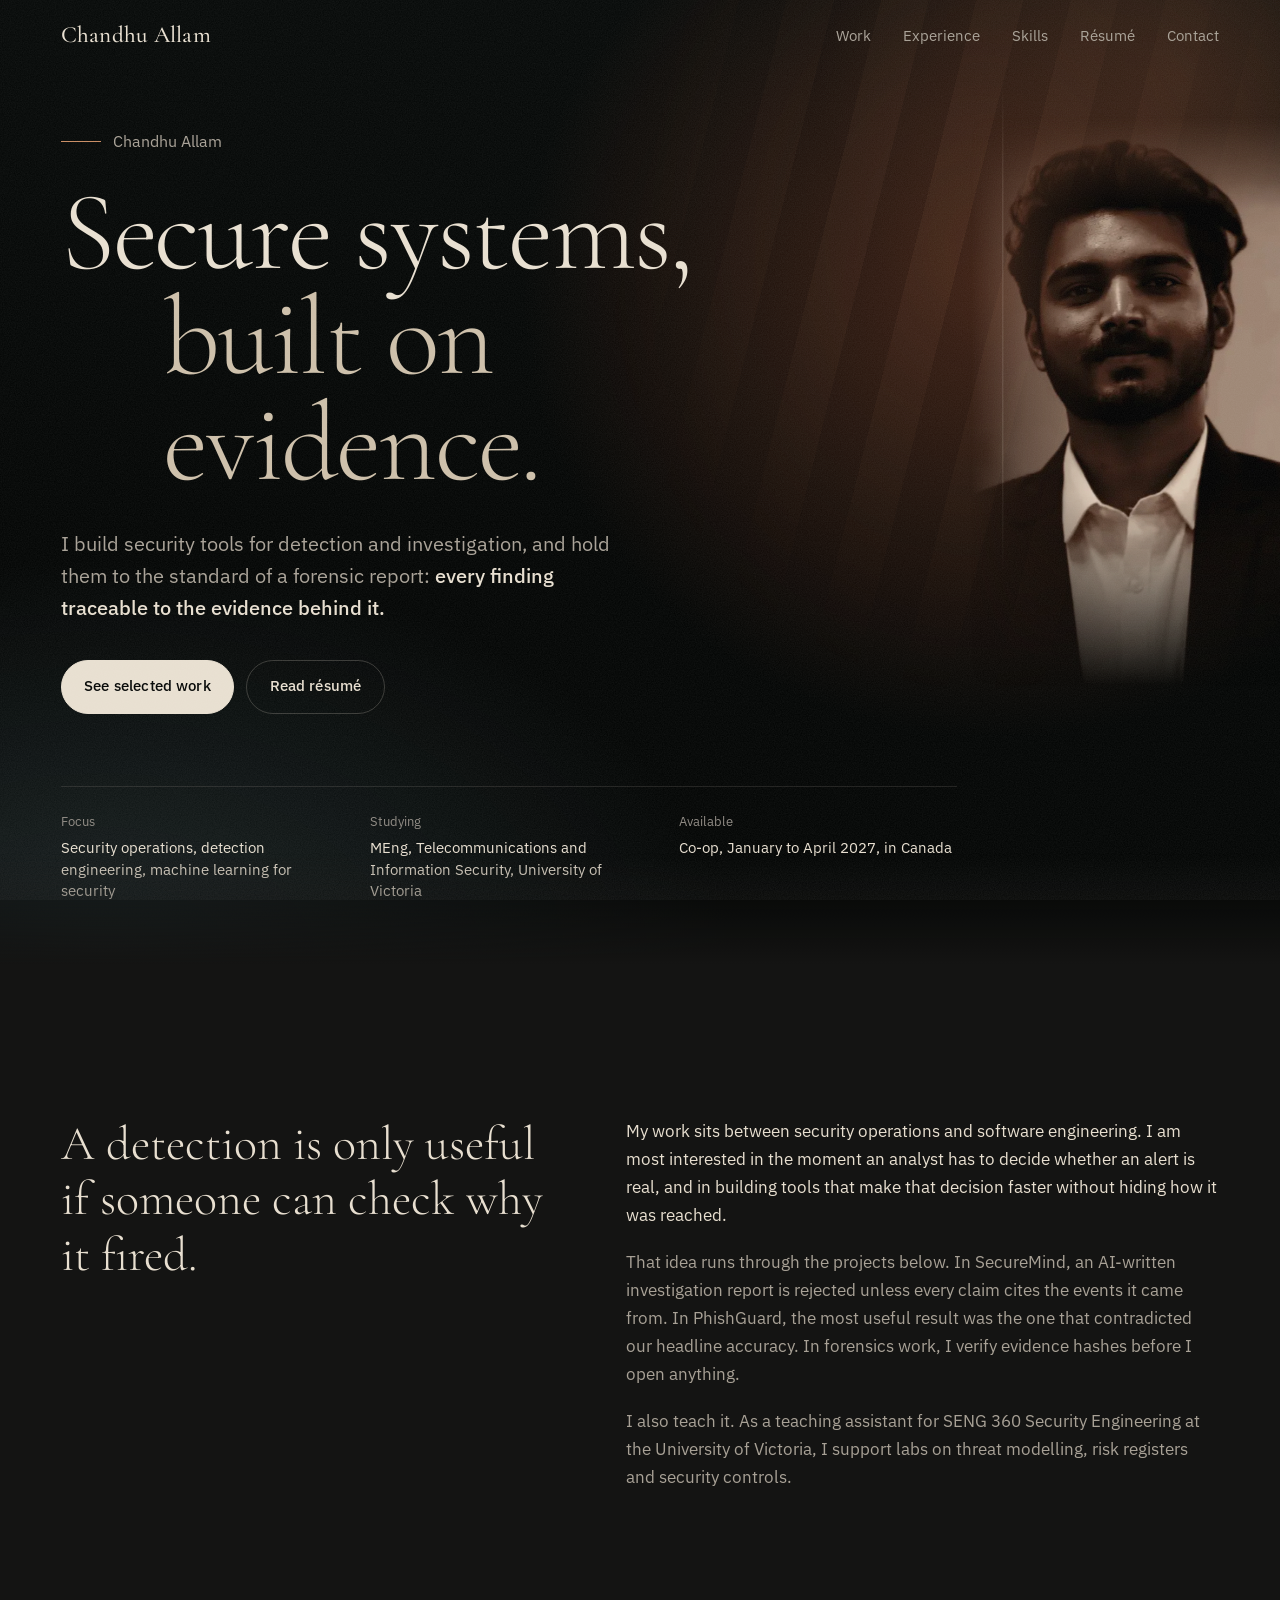
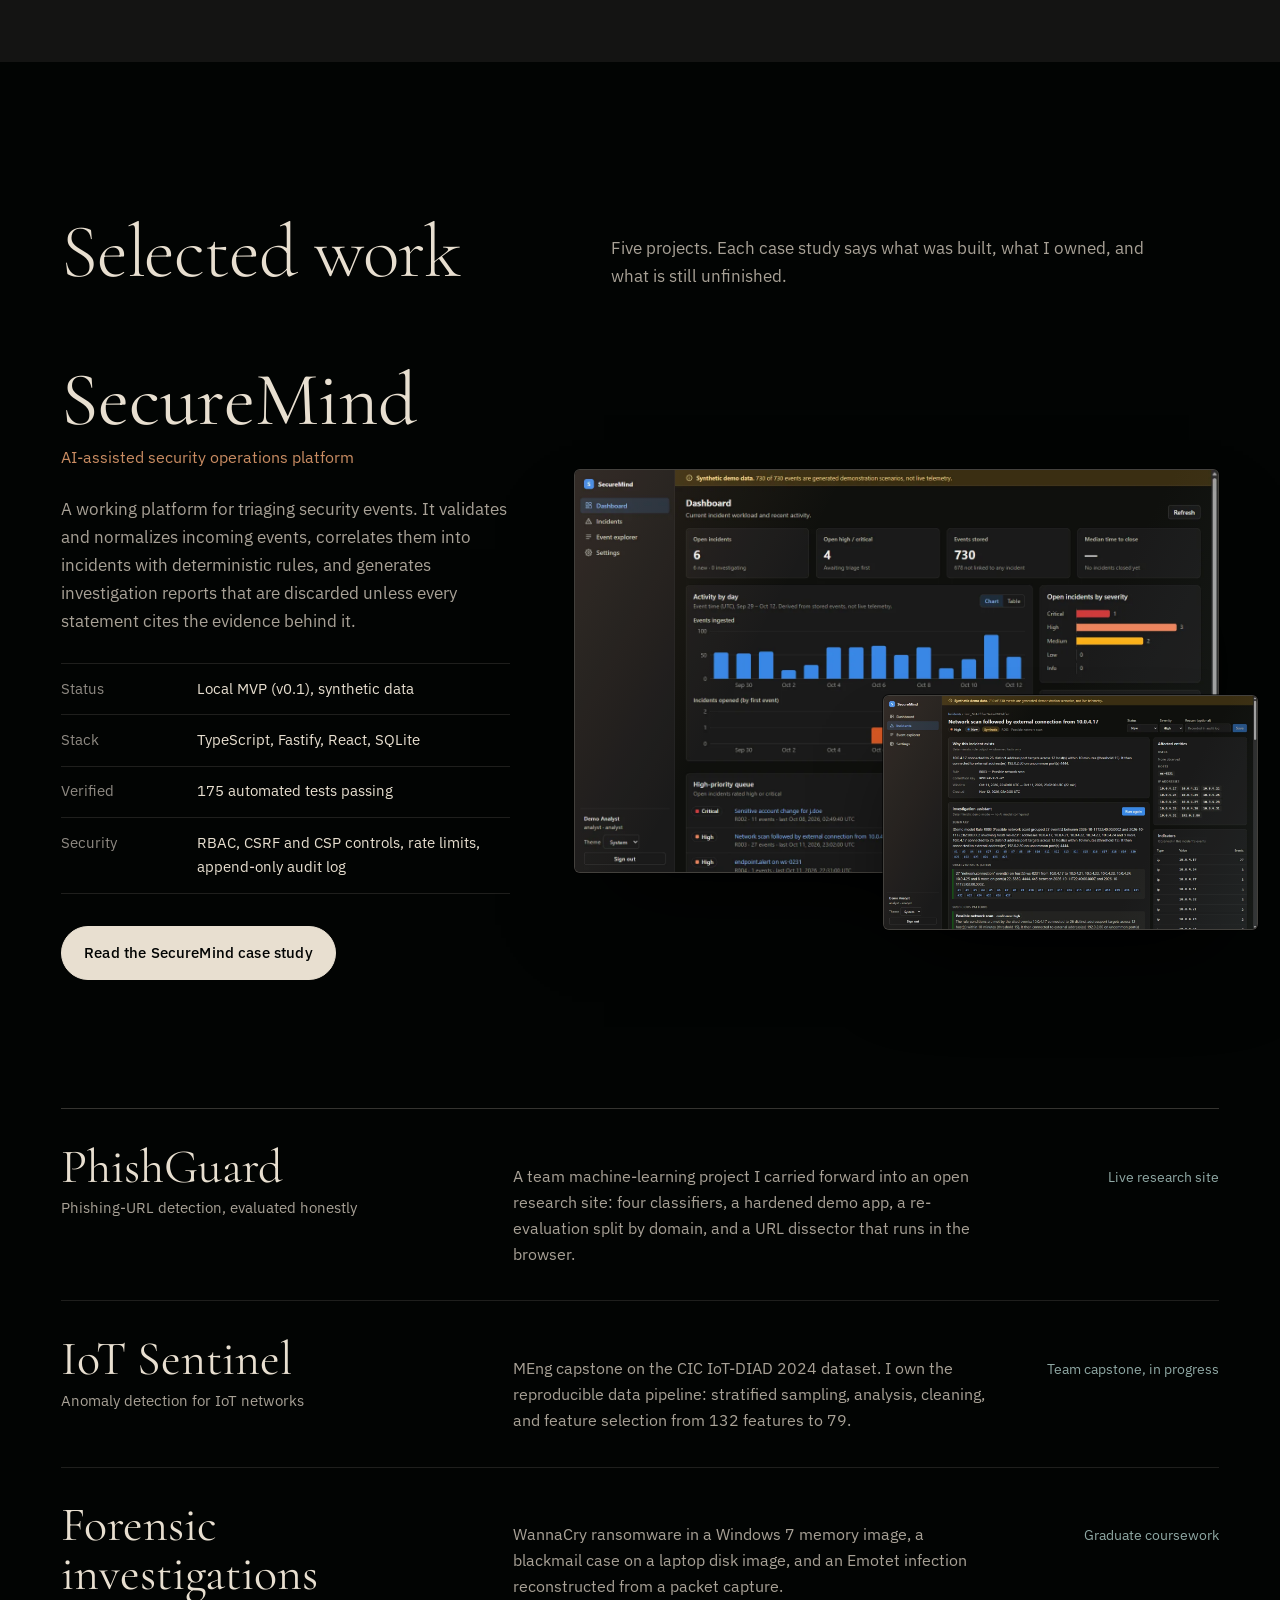
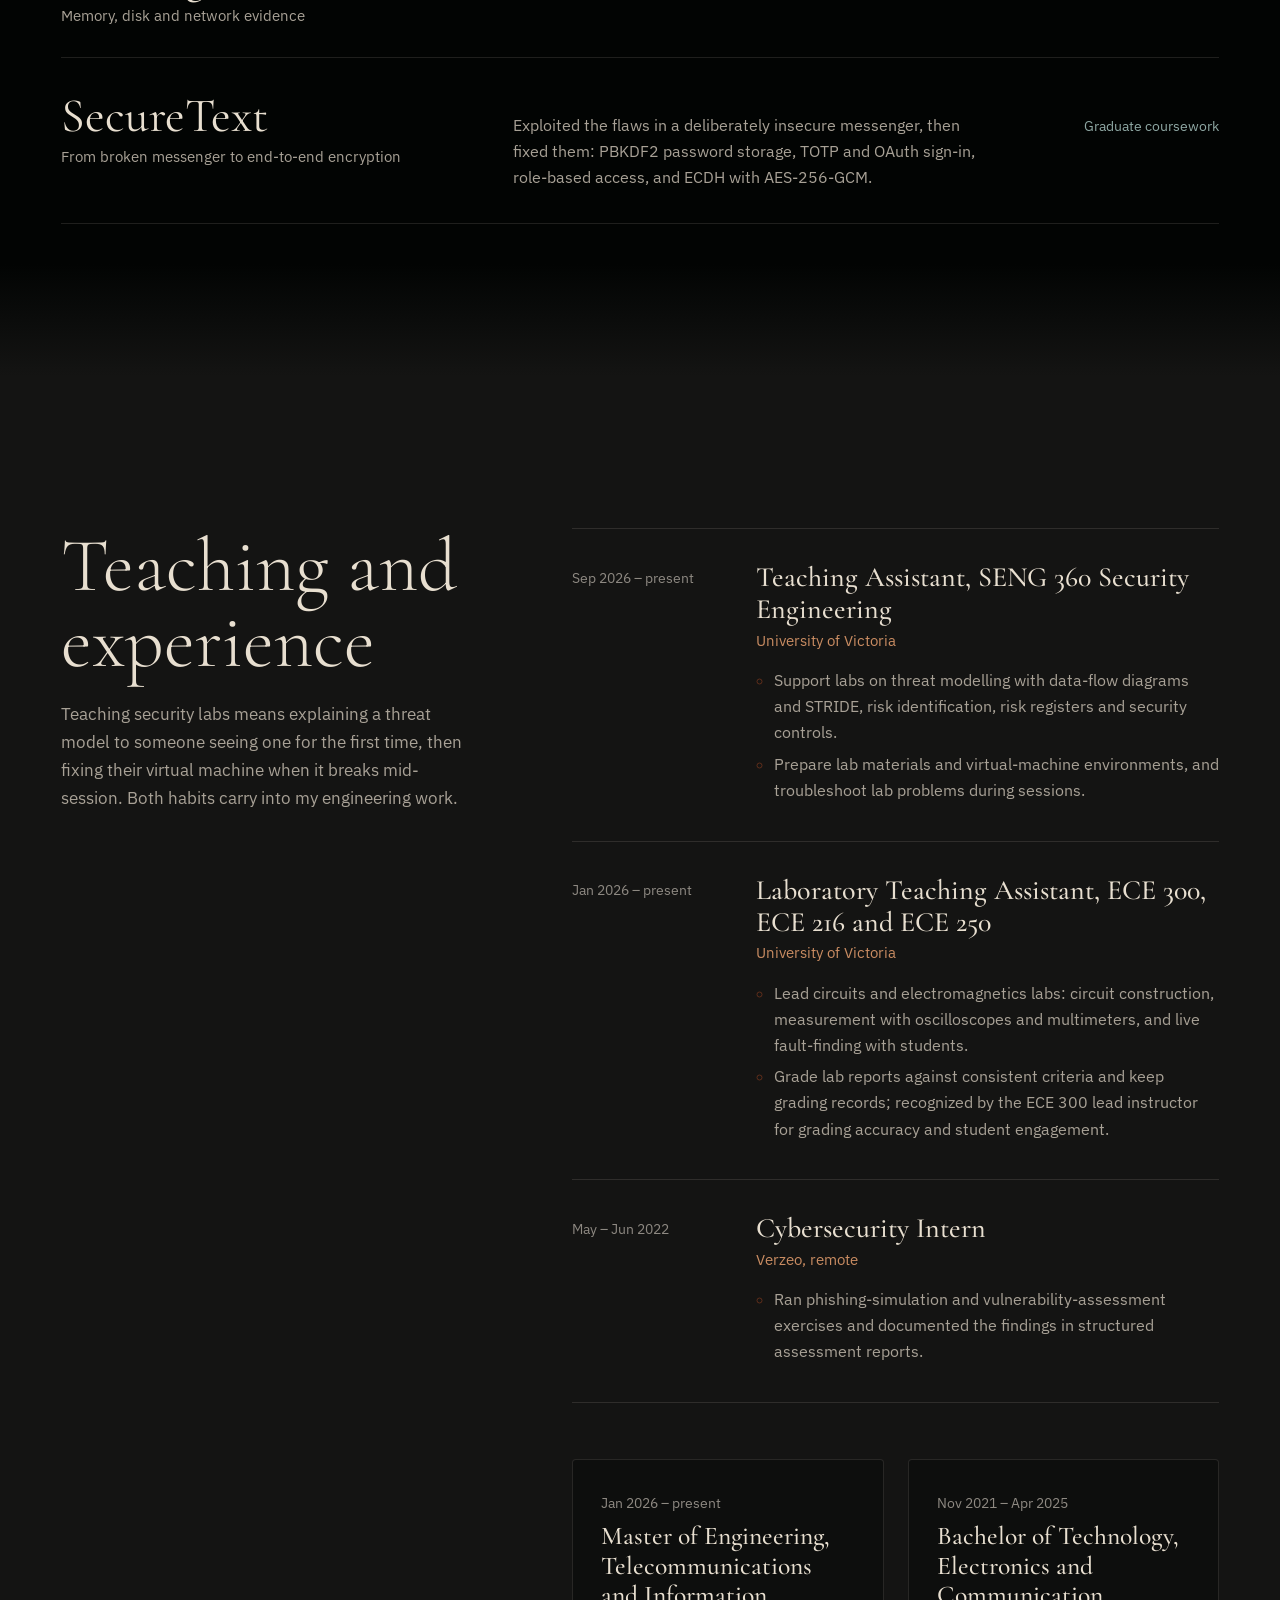
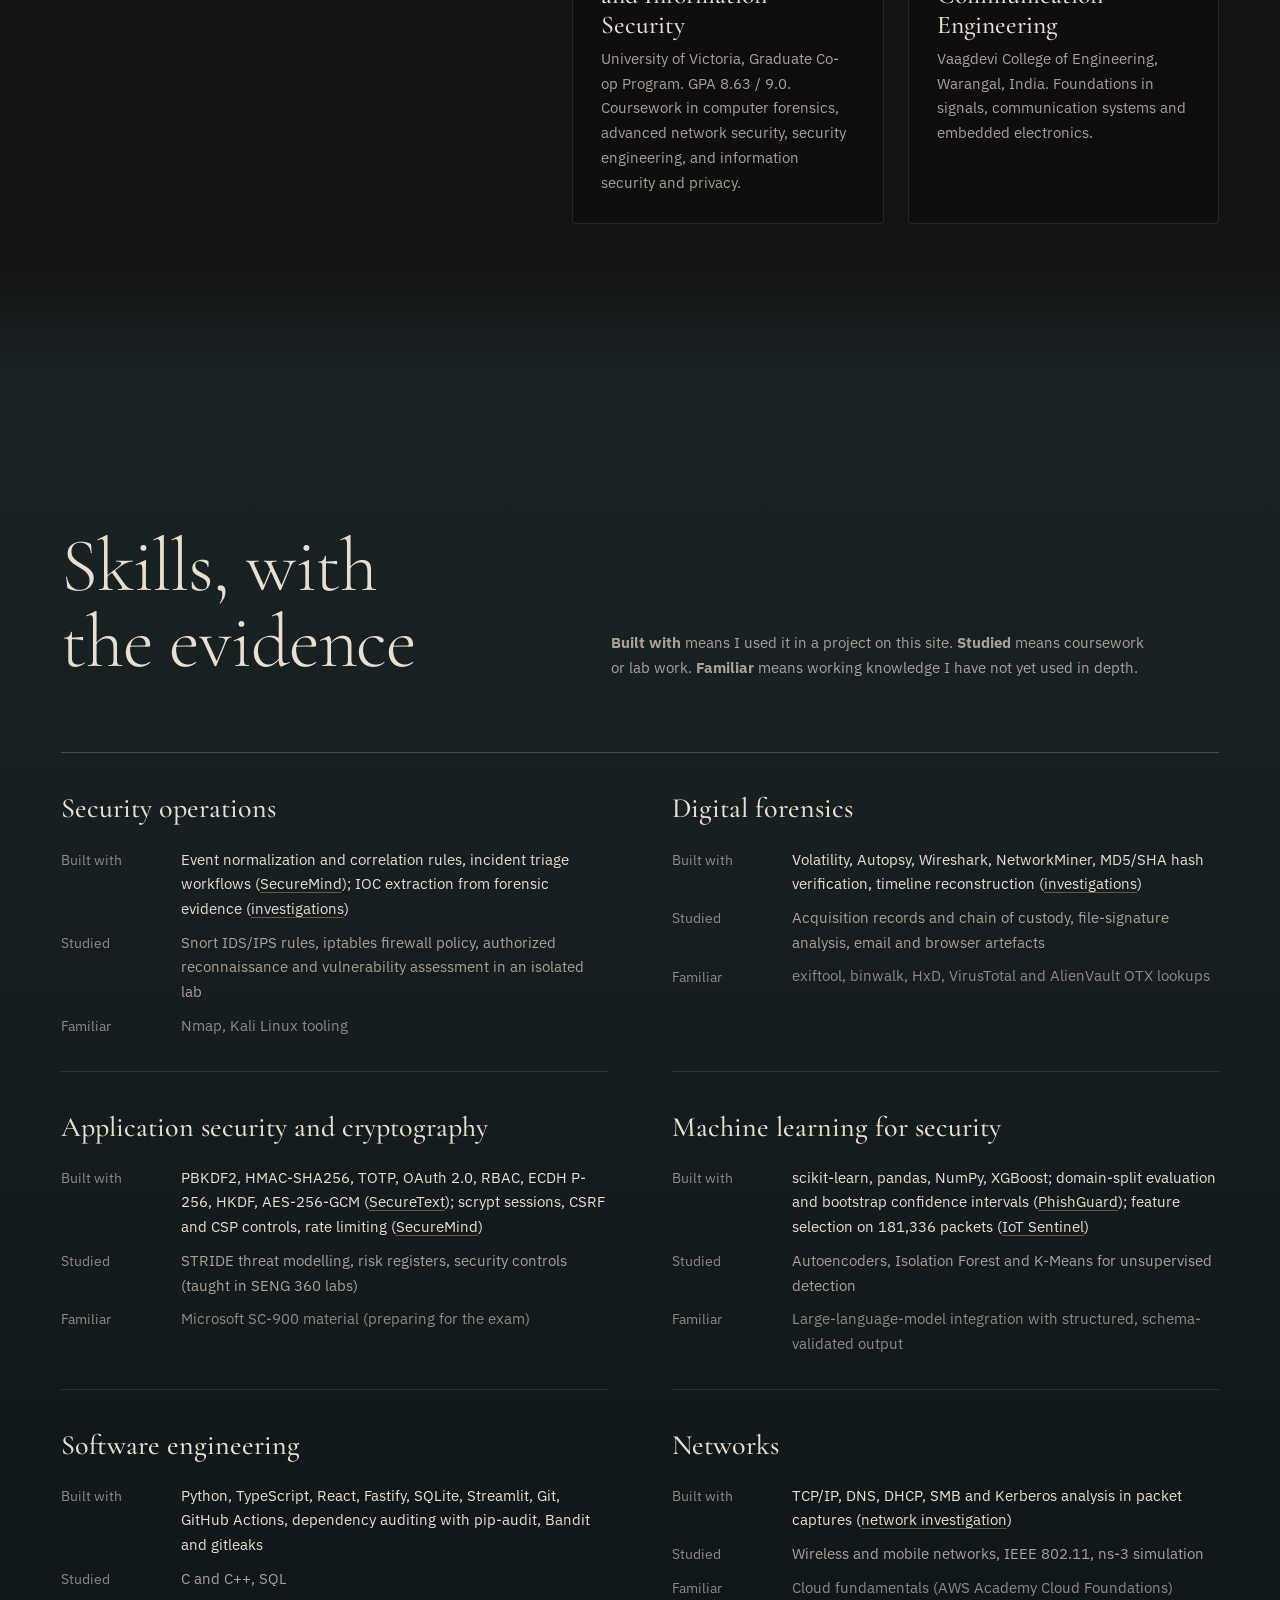
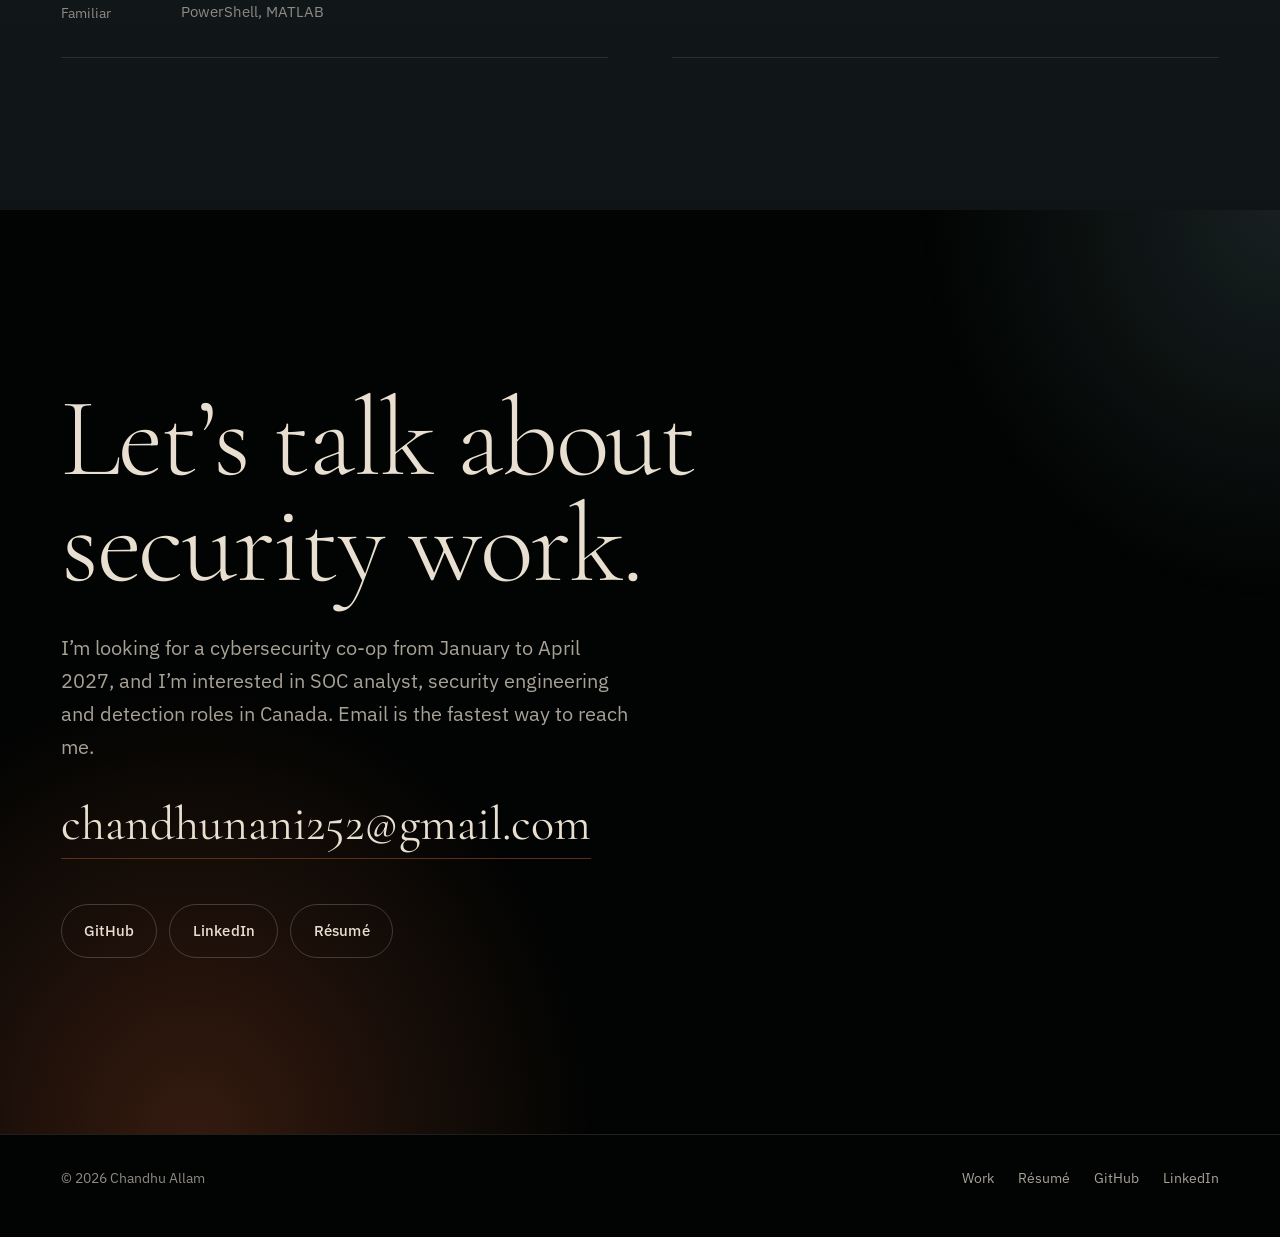
==== commit 8d9b3444: "Redesign portfolio around evidence-backed case studies Rebuild the site with a new visual system (ob" ====
--- a/index.html
+++ b/index.html
@@ -3,251 +3,306 @@
 <head>
   <meta charset="utf-8">
   <meta name="viewport" content="width=device-width, initial-scale=1">
-  <meta name="description" content="Chandhu Allam is a graduate student building security-minded software, AI/ML workflows, and dependable connected systems.">
-  <meta name="robots" content="index, follow">
-  <meta name="theme-color" content="#0B1120">
-  <meta name="color-scheme" content="dark">
-  <title>Chandhu Allam | Cybersecurity, AI & Software Engineering</title>
-  <!-- Replace the relative canonical with the public domain when the site is deployed. -->
-  <link rel="canonical" href="./">
-  <link rel="preconnect" href="https://fonts.googleapis.com">
-  <link rel="preconnect" href="https://fonts.gstatic.com" crossorigin>
-  <link href="https://fonts.googleapis.com/css2?family=Inter:wght@400;500;600;700&family=Space+Grotesk:wght@500;600;700&display=swap" rel="stylesheet">
+  <title>Chandhu Allam — Security Engineering</title>
+  <meta name="description" content="Chandhu Allam builds security tools for detection and investigation: an AI-assisted SOC platform, phishing-URL research, IoT anomaly detection and digital forensics. MEng, University of Victoria.">
+  <meta name="theme-color" content="#020403">
+  <link rel="canonical" href="https://chandhu03.github.io/Portfolio---Chandhu-Allam/">
   <link rel="icon" href="favicon.svg" type="image/svg+xml">
   <link rel="manifest" href="site.webmanifest">
   <meta property="og:type" content="website">
-  <meta property="og:title" content="Chandhu Allam | Cybersecurity, AI & Software Engineering">
-  <meta property="og:description" content="Security-minded software, AI/ML workflows, and dependable connected systems.">
-  <meta property="og:url" content="./">
-  <meta property="og:image" content="portrait.jpg">
-  <meta property="og:image:alt" content="Portrait of Chandhu Allam">
+  <meta property="og:title" content="Chandhu Allam — Security Engineering">
+  <meta property="og:description" content="Security tools for detection and investigation, built so every finding can be traced to its evidence.">
+  <meta property="og:url" content="https://chandhu03.github.io/Portfolio---Chandhu-Allam/">
+  <meta property="og:image" content="https://chandhu03.github.io/Portfolio---Chandhu-Allam/assets/img/og.jpg">
+  <meta property="og:image:alt" content="Chandhu Allam, security engineering portfolio">
   <meta name="twitter:card" content="summary_large_image">
-  <meta name="twitter:title" content="Chandhu Allam | Cybersecurity, AI & Software Engineering">
-  <meta name="twitter:description" content="Security-minded software, AI/ML workflows, and dependable connected systems.">
-  <meta name="twitter:image" content="portrait.jpg">
-  <link rel="stylesheet" href="style.css">
+  <link rel="preconnect" href="https://fonts.googleapis.com">
+  <link rel="preconnect" href="https://fonts.gstatic.com" crossorigin>
+  <link rel="stylesheet" href="https://fonts.googleapis.com/css2?family=Cormorant+Garamond:wght@300;400;500&family=IBM+Plex+Mono:wght@400&family=IBM+Plex+Sans:wght@400;500;600&display=swap">
+  <link rel="preload" as="image" href="assets/img/portrait-900.webp" imagesrcset="assets/img/portrait-560.webp 560w, assets/img/portrait-900.webp 900w" imagesizes="(max-width: 900px) 52vw, 31vw" type="image/webp">
+  <link rel="stylesheet" href="assets/css/site.css">
   <script type="application/ld+json">
-    {
-      "@context": "https://schema.org",
-      "@type": "Person",
-      "name": "Chandhu Allam",
-      "email": "mailto:chandhunani252@gmail.com",
-      "jobTitle": "Cybersecurity and Software Engineering Graduate Student",
-      "sameAs": [
-        "https://github.com/Chandhu03",
-        "https://www.linkedin.com/in/chandhuallam422"
-      ],
-      "knowsAbout": ["Cybersecurity", "Artificial Intelligence", "Machine Learning", "Networking", "Digital Forensics", "Secure Communications"]
-    }
+  {
+    "@context": "https://schema.org",
+    "@type": "Person",
+    "name": "Chandhu Allam",
+    "url": "https://chandhu03.github.io/Portfolio---Chandhu-Allam/",
+    "jobTitle": "MEng student, Telecommunications and Information Security",
+    "alumniOf": [
+      {"@type": "CollegeOrUniversity", "name": "University of Victoria"},
+      {"@type": "CollegeOrUniversity", "name": "Vaagdevi College of Engineering"}
+    ],
+    "knowsAbout": ["Security operations", "Detection engineering", "Digital forensics", "Machine learning for security", "Applied cryptography"],
+    "sameAs": ["https://github.com/Chandhu03", "https://www.linkedin.com/in/chandhuallam422"]
+  }
   </script>
 </head>
-
-<body class="home-page">
-  <a class="skip-link" href="#main-content">Skip to main content</a>
-
-  <header class="site-header" id="site-header">
-    <div class="shell nav-shell">
-      <a class="brand" href="#home" aria-label="Chandhu Allam — home">
-        <span class="brand-mark" aria-hidden="true">CA</span>
-        <span>Chandhu Allam</span>
-      </a>
-
-      <button class="menu-toggle" type="button" aria-expanded="false" aria-controls="primary-navigation">
-        <span class="sr-only">Toggle navigation</span>
-        <span aria-hidden="true"></span>
-        <span aria-hidden="true"></span>
-      </button>
-
-      <nav class="primary-nav" id="primary-navigation" aria-label="Primary navigation">
-        <a class="is-active" href="#home" data-nav-link>Home</a>
-        <a href="#about" data-nav-link>About</a>
-        <a href="projects.html">Projects</a>
-        <a href="#skills" data-nav-link>Skills</a>
-        <a href="#experience" data-nav-link>Experience</a>
-        <a href="#contact" data-nav-link>Contact</a>
+<body>
+  <a class="skip-link" href="#main">Skip to content</a>
+
+  <header class="site-header">
+    <div class="wrap">
+      <a class="wordmark" href="./">Chandhu Allam</a>
+      <button class="nav-toggle" type="button" aria-expanded="false" aria-controls="site-nav">Menu</button>
+      <nav class="nav" id="site-nav" aria-label="Main">
+        <a href="#work">Work</a>
+        <a href="#experience">Experience</a>
+        <a href="#skills">Skills</a>
+        <a href="resume.html">Résumé</a>
+        <a href="#contact">Contact</a>
       </nav>
     </div>
   </header>
 
-  <main id="main-content">
-    <section class="hero" id="home" aria-labelledby="hero-title">
-      <div class="hero-grid shell">
-        <div class="hero-copy reveal">
-          <p class="eyebrow"><span class="status-dot" aria-hidden="true"></span> Graduate student · Security-minded builder</p>
-          <h1 id="hero-title">Secure systems. Useful intelligence. Thoughtful engineering.</h1>
-          <p class="hero-lede">I’m Chandhu Allam, a cybersecurity-focused graduate student building practical software, machine learning workflows, and connected systems with security in mind from the start.</p>
-          <div class="button-row" aria-label="Portfolio actions">
-            <a class="button button-primary" href="resume.html">View resume <span aria-hidden="true">↗</span></a>
-            <a class="button button-secondary" href="projects.html">Explore projects <span aria-hidden="true">→</span></a>
+  <main id="main">
+    <section class="hero" aria-labelledby="hero-title">
+      <div class="hero__light" aria-hidden="true"></div>
+      <figure class="hero__plate">
+        <picture>
+          <source type="image/webp" srcset="assets/img/portrait-560.webp 560w, assets/img/portrait-900.webp 900w" sizes="(max-width: 900px) 52vw, 31vw">
+          <img src="assets/img/portrait-900.jpg" srcset="assets/img/portrait-560.jpg 560w, assets/img/portrait-900.jpg 900w" sizes="(max-width: 900px) 52vw, 31vw" width="900" height="1290" alt="Portrait of Chandhu Allam" fetchpriority="high" decoding="async">
+        </picture>
+      </figure>
+
+      <div class="wrap">
+        <div class="hero__copy">
+          <p class="hero__name">Chandhu Allam</p>
+          <h1 id="hero-title"><span class="line">Secure systems,</span> <span class="line">built on evidence.</span></h1>
+          <p class="hero__lede">I build security tools for detection and investigation, and hold them to the standard of a forensic report: <strong>every finding traceable to the evidence behind it.</strong></p>
+          <div class="hero__actions">
+            <a class="btn btn--solid" href="#work">See selected work</a>
+            <a class="btn" href="resume.html">Read résumé</a>
           </div>
-          <div class="text-links" aria-label="Professional profiles">
-            <a href="https://github.com/Chandhu03" target="_blank" rel="noopener noreferrer">GitHub <span aria-hidden="true">↗</span><span class="sr-only"> (opens in a new tab)</span></a>
-            <a href="https://www.linkedin.com/in/chandhuallam422?utm_source=share_via&amp;utm_content=profile&amp;utm_medium=member_ios" target="_blank" rel="noopener noreferrer">LinkedIn <span aria-hidden="true">↗</span><span class="sr-only"> (opens in a new tab)</span></a>
+        </div>
+
+        <dl class="hero__facts">
+          <div><dt>Focus</dt><dd>Security operations, detection engineering, machine learning for security</dd></div>
+          <div><dt>Studying</dt><dd>MEng, Telecommunications and Information Security, University of Victoria</dd></div>
+          <div><dt>Available</dt><dd>Co-op, January to April 2027, in Canada</dd></div>
+        </dl>
+      </div>
+    </section>
+
+    <section class="section section--graphite" aria-labelledby="approach-title">
+      <div class="wrap statement">
+        <div>
+          <h2 id="approach-title" class="sr-only">How I work</h2>
+          <blockquote>A detection is only useful if someone can check why it fired.</blockquote>
+        </div>
+        <div class="statement__body">
+          <p>My work sits between security operations and software engineering. I am most interested in the moment an analyst has to decide whether an alert is real, and in building tools that make that decision faster without hiding how it was reached.</p>
+          <p>That idea runs through the projects below. In SecureMind, an AI-written investigation report is rejected unless every claim cites the events it came from. In PhishGuard, the most useful result was the one that contradicted our headline accuracy. In forensics work, I verify evidence hashes before I open anything.</p>
+          <p>I also teach it. As a teaching assistant for SENG 360 Security Engineering at the University of Victoria, I support labs on threat modelling, risk registers and security controls.</p>
+        </div>
+      </div>
+    </section>
+
+    <section class="section" id="work" aria-labelledby="work-title">
+      <div class="wrap">
+        <div class="section-head">
+          <h2 id="work-title">Selected work</h2>
+          <p>Five projects. Each case study says what was built, what I owned, and what is still unfinished.</p>
+        </div>
+
+        <article class="flagship" aria-labelledby="sm-title">
+          <div class="flagship__copy">
+            <h3 id="sm-title">SecureMind</h3>
+            <p class="sub">AI-assisted security operations platform</p>
+            <p>A working platform for triaging security events. It validates and normalizes incoming events, correlates them into incidents with deterministic rules, and generates investigation reports that are discarded unless every statement cites the evidence behind it.</p>
+            <ul class="flagship__list">
+              <li><span>Status</span> Local MVP (v0.1), synthetic data</li>
+              <li><span>Stack</span> TypeScript, Fastify, React, SQLite</li>
+              <li><span>Verified</span> 175 automated tests passing</li>
+              <li><span>Security</span> RBAC, CSRF and CSP controls, rate limits, append-only audit log</li>
+            </ul>
+            <a class="btn btn--solid" href="work/securemind.html">Read the SecureMind case study</a>
           </div>
-        </div>
-
-        <div class="hero-portrait-wrap reveal" data-delay="120">
-          <div class="hero-orbit hero-orbit-one" aria-hidden="true"></div>
-          <div class="hero-orbit hero-orbit-two" aria-hidden="true"></div>
-          <figure class="hero-portrait">
-            <img src="portrait.jpg" width="900" height="1142" alt="Chandhu Allam in a navy suit" fetchpriority="high" decoding="async">
-          </figure>
-          <div class="hero-note" aria-label="Career focus">
-            <span class="note-icon" aria-hidden="true">✦</span>
-            <span><strong>Open to opportunities</strong><small>Software engineering · Cybersecurity · Machine learning</small></span>
+          <div class="flagship__visual">
+            <figure class="screen">
+              <img src="assets/work/securemind-dashboard.webp" width="1440" height="900" loading="lazy" decoding="async" alt="SecureMind dashboard showing six open incidents, 730 stored events, daily activity charts and a high-priority queue, labelled as synthetic demo data.">
+            </figure>
+            <figure class="screen screen--offset" aria-hidden="true">
+              <img src="assets/work/securemind-investigation.webp" width="1440" height="900" loading="lazy" decoding="async" alt="">
+            </figure>
           </div>
-        </div>
-      </div>
-      <a class="scroll-cue" href="#about" aria-label="Scroll to about section"><span aria-hidden="true"></span> Scroll to explore</a>
-    </section>
-
-    <section class="section section-about" id="about" aria-labelledby="about-title">
-      <div class="shell about-layout">
-        <div class="section-intro reveal">
-          <p class="eyebrow">A considered approach</p>
-          <h2 id="about-title">Engineering with a security mindset, not a security afterthought.</h2>
-        </div>
-        <div class="about-copy reveal" data-delay="100">
-          <p>I’m pursuing graduate studies in Telecommunications and Information Security at the University of Victoria. I enjoy translating complex problems into systems that are clear, resilient, and genuinely useful.</p>
-          <p>My work sits where cybersecurity, machine learning, networking, and digital forensics meet. Whether I’m examining a threat signal, prototyping an IoT safeguard, or shaping a responsive interface, I bring curiosity, structure, and care to the details.</p>
-          <a class="inline-link" href="resume.html">More about my background <span aria-hidden="true">→</span></a>
-        </div>
-      </div>
-    </section>
-
-    <section class="section section-featured" aria-labelledby="featured-title">
-      <div class="shell">
-        <div class="section-heading reveal">
-          <div>
-            <p class="eyebrow">Selected work</p>
-            <h2 id="featured-title">Projects that connect theory to real-world constraints.</h2>
+        </article>
+
+        <ul class="work-index">
+          <li class="work-row">
+            <a href="work/phishguard.html">
+              <h3>PhishGuard <small>Phishing-URL detection, evaluated honestly</small></h3>
+              <p>A team machine-learning project I carried forward into an open research site: four classifiers, a hardened demo app, a re-evaluation split by domain, and a URL dissector that runs in the browser.</p>
+              <span class="status">Live research site</span>
+            </a>
+          </li>
+          <li class="work-row">
+            <a href="work/iot-sentinel.html">
+              <h3>IoT Sentinel <small>Anomaly detection for IoT networks</small></h3>
+              <p>MEng capstone on the CIC IoT-DIAD 2024 dataset. I own the reproducible data pipeline: stratified sampling, analysis, cleaning, and feature selection from 132 features to 79.</p>
+              <span class="status">Team capstone, in progress</span>
+            </a>
+          </li>
+          <li class="work-row">
+            <a href="work/forensics.html">
+              <h3>Forensic investigations <small>Memory, disk and network evidence</small></h3>
+              <p>WannaCry ransomware in a Windows 7 memory image, a blackmail case on a laptop disk image, and an Emotet infection reconstructed from a packet capture.</p>
+              <span class="status">Graduate coursework</span>
+            </a>
+          </li>
+          <li class="work-row">
+            <a href="work/securetext.html">
+              <h3>SecureText <small>From broken messenger to end-to-end encryption</small></h3>
+              <p>Exploited the flaws in a deliberately insecure messenger, then fixed them: PBKDF2 password storage, TOTP and OAuth sign-in, role-based access, and ECDH with AES-256-GCM.</p>
+              <span class="status">Graduate coursework</span>
+            </a>
+          </li>
+        </ul>
+      </div>
+    </section>
+
+    <section class="section section--graphite" id="experience" aria-labelledby="exp-title">
+      <div class="wrap split">
+        <div class="split__aside">
+          <h2 id="exp-title">Teaching and experience</h2>
+          <p>Teaching security labs means explaining a threat model to someone seeing one for the first time, then fixing their virtual machine when it breaks mid-session. Both habits carry into my engineering work.</p>
+        </div>
+        <div>
+          <ol class="entries">
+            <li class="entry">
+              <span class="when">Sep 2026 – present</span>
+              <div>
+                <h3>Teaching Assistant, SENG 360 Security Engineering</h3>
+                <p class="org">University of Victoria</p>
+                <ul>
+                  <li>Support labs on threat modelling with data-flow diagrams and STRIDE, risk identification, risk registers and security controls.</li>
+                  <li>Prepare lab materials and virtual-machine environments, and troubleshoot lab problems during sessions.</li>
+                </ul>
+              </div>
+            </li>
+            <li class="entry">
+              <span class="when">Jan 2026 – present</span>
+              <div>
+                <h3>Laboratory Teaching Assistant, ECE 300, ECE 216 and ECE 250</h3>
+                <p class="org">University of Victoria</p>
+                <ul>
+                  <li>Lead circuits and electromagnetics labs: circuit construction, measurement with oscilloscopes and multimeters, and live fault-finding with students.</li>
+                  <li>Grade lab reports against consistent criteria and keep grading records; recognized by the ECE 300 lead instructor for grading accuracy and student engagement.</li>
+                </ul>
+              </div>
+            </li>
+            <li class="entry">
+              <span class="when">May – Jun 2022</span>
+              <div>
+                <h3>Cybersecurity Intern</h3>
+                <p class="org">Verzeo, remote</p>
+                <ul>
+                  <li>Ran phishing-simulation and vulnerability-assessment exercises and documented the findings in structured assessment reports.</li>
+                </ul>
+              </div>
+            </li>
+          </ol>
+
+          <div class="edu" aria-label="Education">
+            <article>
+              <span class="when">Jan 2026 – present</span>
+              <h3>Master of Engineering, Telecommunications and Information Security</h3>
+              <p>University of Victoria, Graduate Co-op Program. GPA 8.63 / 9.0. Coursework in computer forensics, advanced network security, security engineering, and information security and privacy.</p>
+            </article>
+            <article>
+              <span class="when">Nov 2021 – Apr 2025</span>
+              <h3>Bachelor of Technology, Electronics and Communication Engineering</h3>
+              <p>Vaagdevi College of Engineering, Warangal, India. Foundations in signals, communication systems and embedded electronics.</p>
+            </article>
           </div>
-          <a class="inline-link hide-on-mobile" href="projects.html">See all projects <span aria-hidden="true">→</span></a>
-        </div>
-
-        <div class="featured-grid">
-          <article class="featured-card reveal" data-delay="0">
-            <a class="project-art project-card-media art-capstone" href="projects/ece-567-capstone.html" aria-label="Read the ECE 567 Capstone Project case study">
-              <span class="project-visual-glyph" aria-hidden="true">◆</span>
-              <span class="project-visual-detail" aria-hidden="true"></span>
-              <span class="project-visual-detail is-alt" aria-hidden="true"></span>
-              <span class="project-art-label">Applied intelligence</span>
-            </a>
-            <div class="card-content">
-              <p class="card-kicker">AI &amp; security</p>
-              <h3><a href="projects/ece-567-capstone.html">ECE 567 Capstone Project</a></h3>
-              <p>Applying machine learning to cybersecurity through intelligent threat detection and secure system design.</p>
-              <div class="chip-list" aria-label="Project focus"><span>Machine learning</span><span>Threat detection</span><span>Cybersecurity</span></div>
-            </div>
-          </article>
-
-          <article class="featured-card reveal" data-delay="90">
-            <a class="project-art project-card-media art-forensics" href="projects/ece-570-digital-forensics.html" aria-label="Read the ECE 570 Digital Forensics case study">
-              <span class="project-visual-glyph" aria-hidden="true">⌕</span>
-              <span class="project-visual-detail" aria-hidden="true"></span>
-              <span class="project-visual-detail is-alt" aria-hidden="true"></span>
-              <span class="project-art-label">Evidence &amp; analysis</span>
-            </a>
-            <div class="card-content">
-              <p class="card-kicker">Digital forensics</p>
-              <h3><a href="projects/ece-570-digital-forensics.html">ECE 570 Digital Forensics</a></h3>
-              <p>Investigations spanning malware analysis, memory forensics, incident response, and evidence collection.</p>
-              <div class="chip-list" aria-label="Project focus"><span>Digital forensics</span><span>Malware analysis</span><span>Incident response</span></div>
-            </div>
-          </article>
-
-          <article class="featured-card reveal" data-delay="180">
-            <a class="project-art project-card-media art-iot" href="projects/iot-intrusion-detection.html" aria-label="Read the IoT Intrusion Detection System case study">
-              <span class="project-visual-glyph" aria-hidden="true">⌁</span>
-              <span class="project-visual-detail" aria-hidden="true"></span>
-              <span class="project-visual-detail is-alt" aria-hidden="true"></span>
-              <span class="project-art-label">Network defence</span>
-            </a>
-            <div class="card-content">
-              <p class="card-kicker">ML &amp; networks</p>
-              <h3><a href="projects/iot-intrusion-detection.html">IoT Intrusion Detection System</a></h3>
-              <p>A machine learning intrusion detection system built on IoT network traffic to surface malicious behaviour.</p>
-              <div class="chip-list" aria-label="Project focus"><span>Cybersecurity</span><span>Machine learning</span><span>Network traffic</span></div>
-            </div>
-          </article>
-        </div>
-        <a class="inline-link show-on-mobile" href="projects.html">See all projects <span aria-hidden="true">→</span></a>
-      </div>
-    </section>
-
-    <section class="section section-skills" id="skills" aria-labelledby="skills-title">
-      <div class="shell">
-        <div class="section-heading section-heading-stack reveal">
-          <div>
-            <p class="eyebrow">Technical range</p>
-            <h2 id="skills-title">A toolkit shaped for systems work.</h2>
-          </div>
-          <p>Built around foundations in engineering, applied security, and data-driven problem solving—not a collection of progress bars.</p>
-        </div>
-
-        <div class="skills-grid">
-          <article class="skill-card reveal"><span class="skill-icon" aria-hidden="true">⌘</span><h3>Programming</h3><p>Python · JavaScript · Java · C · SQL</p></article>
-          <article class="skill-card reveal" data-delay="50"><span class="skill-icon" aria-hidden="true">⌁</span><h3>Cybersecurity</h3><p>Threat analysis · Vulnerability assessment · Digital forensics · Secure communications</p></article>
-          <article class="skill-card reveal" data-delay="100"><span class="skill-icon" aria-hidden="true">◌</span><h3>Machine Learning</h3><p>Classification · Feature engineering · Model evaluation · Applied AI</p></article>
-          <article class="skill-card reveal" data-delay="150"><span class="skill-icon" aria-hidden="true">⌇</span><h3>Networking</h3><p>TCP/IP · Wireless systems · Network analysis · Telecommunications</p></article>
-          <article class="skill-card reveal" data-delay="200"><span class="skill-icon" aria-hidden="true">△</span><h3>Cloud</h3><p>Cloud fundamentals · Secure deployment concepts · Connected services</p></article>
-          <article class="skill-card reveal" data-delay="250"><span class="skill-icon" aria-hidden="true">↗</span><h3>Developer tools</h3><p>Git · Linux · VS Code · Web APIs · Responsive interfaces</p></article>
-        </div>
-      </div>
-    </section>
-
-    <section class="section section-experience" id="experience" aria-labelledby="experience-title">
-      <div class="shell experience-layout">
-        <div class="section-intro reveal">
-          <p class="eyebrow">Path so far</p>
-          <h2 id="experience-title">Experience</h2>
-          <p class="section-summary">Graduate research, teaching, and the engineering foundation underneath both.</p>
-        </div>
-
-        <ol class="timeline" aria-label="Experience timeline">
-          <li class="timeline-item reveal">
-            <div class="timeline-date">2026 — Present</div>
-            <div class="timeline-content"><p class="timeline-label">Teaching assistant</p><h3>University of Victoria</h3><p>Supporting course delivery for engineering students — running lab sessions, answering technical questions, and assessing coursework against consistent criteria.</p><div class="chip-list"><span>Technical mentoring</span><span>Lab instruction</span><span>Assessment</span></div></div>
-          </li>
-          <li class="timeline-item reveal" data-delay="80">
-            <div class="timeline-date">2026 — 2027</div>
-            <div class="timeline-content"><p class="timeline-label">Graduate student</p><h3>University of Victoria</h3><p>Master’s studies in Telecommunications and Information Security, covering secure communications, networking, digital forensics, and applied machine learning.</p><div class="chip-list"><span>Secure communications</span><span>Networking</span><span>Applied research</span></div></div>
-          </li>
-          <li class="timeline-item reveal" data-delay="160">
-            <div class="timeline-date">2021 — 2025</div>
-            <div class="timeline-content"><p class="timeline-label">Bachelor of Technology</p><h3>Vaagdevi College of Engineering</h3><p>B.Tech in Electronics &amp; Communication Engineering, grounding my work in connected systems, signals, and practical problem solving.</p><div class="chip-list"><span>Electronics</span><span>Communications</span><span>Systems</span></div></div>
-          </li>
-        </ol>
-      </div>
-    </section>
-
-    <section class="section section-contact" id="contact" aria-labelledby="contact-title">
-      <div class="shell contact-panel reveal">
-        <div>
-          <p class="eyebrow">Start a conversation</p>
-          <h2 id="contact-title">Let’s build something that holds up under pressure.</h2>
-          <p>If you’re working on security-minded engineering, machine learning, or connected systems, I’d be glad to connect.</p>
-        </div>
-        <div class="contact-actions">
-          <a class="button button-primary" href="mailto:chandhunani252@gmail.com">Email Chandhu <span aria-hidden="true">↗</span></a>
-          <a class="contact-phone" href="tel:+16729742322">+1 672 974 2322</a>
-        </div>
+        </div>
+      </div>
+    </section>
+
+    <section class="section section--teal" id="skills" aria-labelledby="skills-title">
+      <div class="wrap">
+        <div class="section-head">
+          <h2 id="skills-title">Skills, with the evidence</h2>
+          <p class="skills-key"><strong>Built with</strong> means I used it in a project on this site. <strong>Studied</strong> means coursework or lab work. <strong>Familiar</strong> means working knowledge I have not yet used in depth.</p>
+        </div>
+        <div class="skills">
+          <section class="skill" aria-labelledby="sk-ops">
+            <h3 id="sk-ops">Security operations</h3>
+            <dl>
+              <dt>Built with</dt><dd>Event normalization and correlation rules, incident triage workflows (<a href="work/securemind.html">SecureMind</a>); IOC extraction from forensic evidence (<a href="work/forensics.html">investigations</a>)</dd>
+              <dt>Studied</dt><dd class="studied">Snort IDS/IPS rules, iptables firewall policy, authorized reconnaissance and vulnerability assessment in an isolated lab</dd>
+              <dt>Familiar</dt><dd class="familiar">Nmap, Kali Linux tooling</dd>
+            </dl>
+          </section>
+          <section class="skill" aria-labelledby="sk-for">
+            <h3 id="sk-for">Digital forensics</h3>
+            <dl>
+              <dt>Built with</dt><dd>Volatility, Autopsy, Wireshark, NetworkMiner, MD5/SHA hash verification, timeline reconstruction (<a href="work/forensics.html">investigations</a>)</dd>
+              <dt>Studied</dt><dd class="studied">Acquisition records and chain of custody, file-signature analysis, email and browser artefacts</dd>
+              <dt>Familiar</dt><dd class="familiar">exiftool, binwalk, HxD, VirusTotal and AlienVault OTX lookups</dd>
+            </dl>
+          </section>
+          <section class="skill" aria-labelledby="sk-app">
+            <h3 id="sk-app">Application security and cryptography</h3>
+            <dl>
+              <dt>Built with</dt><dd>PBKDF2, HMAC-SHA256, TOTP, OAuth 2.0, RBAC, ECDH P-256, HKDF, AES-256-GCM (<a href="work/securetext.html">SecureText</a>); scrypt sessions, CSRF and CSP controls, rate limiting (<a href="work/securemind.html">SecureMind</a>)</dd>
+              <dt>Studied</dt><dd class="studied">STRIDE threat modelling, risk registers, security controls (taught in SENG 360 labs)</dd>
+              <dt>Familiar</dt><dd class="familiar">Microsoft SC-900 material (preparing for the exam)</dd>
+            </dl>
+          </section>
+          <section class="skill" aria-labelledby="sk-ml">
+            <h3 id="sk-ml">Machine learning for security</h3>
+            <dl>
+              <dt>Built with</dt><dd>scikit-learn, pandas, NumPy, XGBoost; domain-split evaluation and bootstrap confidence intervals (<a href="work/phishguard.html">PhishGuard</a>); feature selection on 181,336 packets (<a href="work/iot-sentinel.html">IoT Sentinel</a>)</dd>
+              <dt>Studied</dt><dd class="studied">Autoencoders, Isolation Forest and K-Means for unsupervised detection</dd>
+              <dt>Familiar</dt><dd class="familiar">Large-language-model integration with structured, schema-validated output</dd>
+            </dl>
+          </section>
+          <section class="skill" aria-labelledby="sk-eng">
+            <h3 id="sk-eng">Software engineering</h3>
+            <dl>
+              <dt>Built with</dt><dd>Python, TypeScript, React, Fastify, SQLite, Streamlit, Git, GitHub Actions, dependency auditing with pip-audit, Bandit and gitleaks</dd>
+              <dt>Studied</dt><dd class="studied">C and C++, SQL</dd>
+              <dt>Familiar</dt><dd class="familiar">PowerShell, MATLAB</dd>
+            </dl>
+          </section>
+          <section class="skill" aria-labelledby="sk-net">
+            <h3 id="sk-net">Networks</h3>
+            <dl>
+              <dt>Built with</dt><dd>TCP/IP, DNS, DHCP, SMB and Kerberos analysis in packet captures (<a href="work/forensics.html">network investigation</a>)</dd>
+              <dt>Studied</dt><dd class="studied">Wireless and mobile networks, IEEE 802.11, ns-3 simulation</dd>
+              <dt>Familiar</dt><dd class="familiar">Cloud fundamentals (AWS Academy Cloud Foundations)</dd>
+            </dl>
+          </section>
+        </div>
+      </div>
+    </section>
+
+    <section class="contact" id="contact" aria-labelledby="contact-title">
+      <div class="wrap">
+        <h2 id="contact-title">Let’s talk about security work.</h2>
+        <p>I’m looking for a cybersecurity co-op from January to April 2027, and I’m interested in SOC analyst, security engineering and detection roles in Canada. Email is the fastest way to reach me.</p>
+        <p><a class="contact-mail" href="mailto:chandhunani252@gmail.com">chandhunani252@gmail.com</a></p>
+        <ul class="contact-links">
+          <li><a class="btn" href="https://github.com/Chandhu03" rel="noopener">GitHub</a></li>
+          <li><a class="btn" href="https://www.linkedin.com/in/chandhuallam422" rel="noopener">LinkedIn</a></li>
+          <li><a class="btn" href="resume.html">Résumé</a></li>
+        </ul>
       </div>
     </section>
   </main>
 
   <footer class="site-footer">
-    <div class="shell footer-top">
-      <a class="brand" href="#home" aria-label="Back to home"><span class="brand-mark" aria-hidden="true">CA</span><span>Chandhu Allam</span></a>
-      <div class="footer-links">
-        <a href="https://github.com/Chandhu03" target="_blank" rel="noopener noreferrer">GitHub<span class="sr-only"> (opens in a new tab)</span></a>
-        <a href="https://www.linkedin.com/in/chandhuallam422?utm_source=share_via&amp;utm_content=profile&amp;utm_medium=member_ios" target="_blank" rel="noopener noreferrer">LinkedIn<span class="sr-only"> (opens in a new tab)</span></a>
-        <a href="mailto:chandhunani252@gmail.com">Email</a>
-      </div>
+    <div class="wrap">
+      <p>© <span data-year>2026</span> Chandhu Allam</p>
+      <nav aria-label="Footer">
+        <a href="#work">Work</a>
+        <a href="resume.html">Résumé</a>
+        <a href="https://github.com/Chandhu03" rel="noopener">GitHub</a>
+        <a href="https://www.linkedin.com/in/chandhuallam422" rel="noopener">LinkedIn</a>
+      </nav>
     </div>
-    <div class="shell footer-bottom"><p>© <span data-current-year>2026</span> Chandhu Allam. Built with clarity and care.</p></div>
   </footer>
 
-  <script src="script.js" defer></script>
+  <script src="assets/js/site.js" defer></script>
 </body>
 </html>
--- a/assets/css/site.css
+++ b/assets/css/site.css
@@ -0,0 +1,566 @@
+/* Chandhu Allam — portfolio design system
+   Palette: Obsidian #020403 · Graphite #141413 · Deep Teal Charcoal #1A2324 · Burnt Umber #5F2E1B */
+
+:root {
+  --obsidian: #020403;
+  --graphite: #141413;
+  --teal: #1a2324;
+  --teal-deep: #0f1516;
+  --umber: #5f2e1b;
+  --umber-glow: rgba(95, 46, 27, 0.55);
+  --ember: #c98c62;          /* accent text: links, focus, markers */
+  --bone: #e8dfd0;           /* primary text */
+  --ash: #a8a196;            /* secondary text */
+  --smoke: #8e8982;          /* tertiary text */
+  --sage: #8fa8a4;           /* data accent drawn from the teal */
+  --line: rgba(232, 223, 208, 0.12);
+  --line-strong: rgba(232, 223, 208, 0.22);
+
+  --serif: "Cormorant Garamond", "Cormorant", Georgia, "Times New Roman", serif;
+  --sans: "IBM Plex Sans", system-ui, -apple-system, "Segoe UI", sans-serif;
+  --mono: "IBM Plex Mono", ui-monospace, "Cascadia Code", Consolas, monospace;
+
+  --step--1: 0.875rem;
+  --step-0: 1.0625rem;
+  --step-1: 1.25rem;
+  --step-2: clamp(1.5rem, 1.2rem + 1.2vw, 2rem);
+  --step-3: clamp(2rem, 1.5rem + 2.2vw, 3rem);
+  --step-4: clamp(2.6rem, 1.6rem + 4.2vw, 4.75rem);
+  --step-5: clamp(3.1rem, 1.4rem + 7vw, 7.25rem);
+
+  --gutter: clamp(1rem, 0.4rem + 3vw, 3.5rem);
+  --max: 78rem;
+  --radius: 4px;
+  --ease: cubic-bezier(0.2, 0.7, 0.1, 1);
+  color-scheme: dark;
+}
+
+*, *::before, *::after { box-sizing: border-box; }
+html { -webkit-text-size-adjust: 100%; scroll-behavior: smooth; overflow-x: clip; }
+@media (prefers-reduced-motion: reduce) { html { scroll-behavior: auto; } }
+
+body {
+  margin: 0;
+  background: var(--obsidian);
+  color: var(--bone);
+  font-family: var(--sans);
+  font-size: var(--step-0);
+  line-height: 1.65;
+  font-weight: 400;
+  text-rendering: optimizeLegibility;
+  -webkit-font-smoothing: antialiased;
+  overflow-x: hidden;
+}
+
+/* Film grain over everything; pointer-events none so it never blocks input. */
+body::after {
+  content: "";
+  position: fixed;
+  inset: 0;
+  z-index: 100;
+  pointer-events: none;
+  opacity: 0.075;
+  background-image: url("data:image/svg+xml,%3Csvg xmlns='http://www.w3.org/2000/svg' width='220' height='220'%3E%3Cfilter id='n'%3E%3CfeTurbulence type='fractalNoise' baseFrequency='.85' numOctaves='3' stitchTiles='stitch'/%3E%3CfeColorMatrix values='0 0 0 0 1 0 0 0 0 1 0 0 0 0 1 0 0 0 .9 0'/%3E%3C/filter%3E%3Crect width='100%25' height='100%25' filter='url(%23n)'/%3E%3C/svg%3E");
+}
+
+img, svg, picture { display: block; max-width: 100%; height: auto; }
+a { color: inherit; }
+p { margin: 0 0 1.1em; }
+h1, h2, h3, h4 { margin: 0; font-weight: 400; }
+ul, ol { margin: 0; padding: 0; }
+::selection { background: var(--umber); color: var(--bone); }
+
+:focus-visible {
+  outline: 2px solid var(--ember);
+  outline-offset: 3px;
+  border-radius: 2px;
+}
+
+.sr-only {
+  position: absolute; width: 1px; height: 1px; padding: 0; margin: -1px;
+  overflow: hidden; clip: rect(0 0 0 0); white-space: nowrap; border: 0;
+}
+
+.skip-link {
+  position: absolute; left: 1rem; top: -4rem; z-index: 200;
+  background: var(--bone); color: var(--obsidian);
+  padding: 0.6rem 1rem; border-radius: var(--radius); font-weight: 600; text-decoration: none;
+}
+.skip-link:focus { top: 1rem; }
+
+.wrap { width: 100%; max-width: var(--max); margin-inline: auto; padding-inline: var(--gutter); }
+
+/* ---------- Header ---------- */
+.site-header {
+  position: fixed; inset: 0 0 auto 0; z-index: 50;
+  transition: background-color 0.4s var(--ease), border-color 0.4s var(--ease);
+  border-bottom: 1px solid transparent;
+}
+.site-header.is-scrolled {
+  background: rgba(2, 4, 3, 0.78);
+  -webkit-backdrop-filter: blur(14px) saturate(120%);
+  backdrop-filter: blur(14px) saturate(120%);
+  border-bottom-color: var(--line);
+}
+.site-header .wrap { display: flex; align-items: center; justify-content: space-between; height: 4.5rem; }
+
+.wordmark {
+  font-family: var(--serif); font-size: 1.45rem; font-weight: 500; letter-spacing: 0.01em;
+  text-decoration: none; color: var(--bone); line-height: 1;
+}
+.wordmark span { color: var(--ash); font-weight: 400; }
+
+.nav { display: flex; gap: clamp(1.25rem, 2.5vw, 2.5rem); align-items: center; }
+.nav a {
+  font-size: 0.9375rem; color: var(--ash); text-decoration: none; padding-block: 0.4rem;
+  background: linear-gradient(var(--ember), var(--ember)) left bottom / 0 1px no-repeat;
+  transition: color 0.25s, background-size 0.35s var(--ease);
+}
+.nav a:hover, .nav a[aria-current="page"] { color: var(--bone); background-size: 100% 1px; }
+
+.nav-toggle {
+  display: none; background: none; border: 1px solid var(--line-strong); color: var(--bone);
+  font: inherit; font-size: 0.875rem; padding: 0.45rem 0.85rem; border-radius: 999px; cursor: pointer;
+}
+
+@media (max-width: 760px) {
+  .nav-toggle { display: inline-flex; }
+  .nav {
+    position: fixed; inset: 4.5rem 0 auto 0; flex-direction: column; align-items: flex-start; gap: 0;
+    background: rgba(2, 4, 3, 0.97); border-bottom: 1px solid var(--line);
+    padding: 0.5rem var(--gutter) 1.25rem;
+    visibility: hidden; opacity: 0; transform: translateY(-0.5rem);
+    transition: opacity 0.25s, transform 0.25s var(--ease), visibility 0s 0.25s;
+  }
+  .nav.is-open { visibility: visible; opacity: 1; transform: none; transition: opacity 0.25s, transform 0.25s var(--ease); }
+  .nav a { font-size: 1.125rem; padding-block: 0.7rem; width: 100%; border-bottom: 1px solid var(--line); background: none; }
+}
+
+/* ---------- Buttons & links ---------- */
+.btn {
+  display: inline-flex; align-items: center; gap: 0.6rem;
+  padding: 0.85rem 1.4rem; border-radius: 999px;
+  font-size: 0.9375rem; font-weight: 500; text-decoration: none; letter-spacing: 0.01em;
+  border: 1px solid var(--line-strong); color: var(--bone);
+  transition: background-color 0.3s, border-color 0.3s, color 0.3s;
+}
+.btn:hover { border-color: var(--ember); }
+.btn--solid { background: var(--bone); color: var(--obsidian); border-color: var(--bone); }
+.btn--solid:hover { background: #f4ece0; }
+
+.text-link {
+  color: var(--ember); text-decoration: underline; text-decoration-thickness: 1px;
+  text-underline-offset: 0.22em; text-decoration-color: rgba(201, 140, 98, 0.45);
+  transition: text-decoration-color 0.25s;
+}
+.text-link:hover { text-decoration-color: currentColor; }
+
+/* ---------- Hero ---------- */
+.hero {
+  position: relative; min-height: 100svh; overflow: hidden; isolation: isolate;
+  display: grid; align-items: end;
+  padding-block: 8rem clamp(3rem, 7vh, 5rem);
+  background: var(--obsidian);
+}
+
+/* Layered "architectural light": an umber pool, light falling through slats, a cool teal plane. */
+.hero__light { position: absolute; inset: 0; z-index: -2; pointer-events: none; }
+.hero__light::before {
+  content: ""; position: absolute; inset: 0;
+  background:
+    radial-gradient(60% 75% at 78% 30%, rgba(95, 46, 27, 0.62), transparent 62%),
+    radial-gradient(40% 50% at 92% 8%, rgba(176, 106, 66, 0.22), transparent 70%),
+    radial-gradient(70% 60% at 8% 100%, rgba(26, 35, 36, 0.95), transparent 70%),
+    linear-gradient(180deg, #050807 0%, var(--obsidian) 55%);
+}
+.hero__light::after {
+  content: ""; position: absolute; inset: -10% -5% 0 30%;
+  background: repeating-linear-gradient(104deg, transparent 0 46px, rgba(214, 150, 105, 0.075) 46px 92px);
+  -webkit-mask-image: radial-gradient(55% 60% at 62% 32%, #000 0%, transparent 72%);
+  mask-image: radial-gradient(55% 60% at 62% 32%, #000 0%, transparent 72%);
+  transform: translate3d(var(--lx, 0), var(--ly, 0), 0);
+  transition: transform 1.2s var(--ease);
+}
+
+.hero__plate {
+  position: absolute; z-index: -1; margin: 0;
+  right: 0; top: clamp(5.5rem, 13vh, 9rem);
+  width: clamp(250px, 31vw, 470px);
+  transform: translateX(22%);
+  aspect-ratio: 900 / 1290;
+}
+.hero__plate img {
+  width: 100%; height: 100%; object-fit: cover;
+  -webkit-mask-image: linear-gradient(90deg, transparent 0%, rgba(0,0,0,.55) 14%, #000 34%), linear-gradient(180deg, transparent 0%, #000 16%, #000 66%, transparent 100%);
+  -webkit-mask-composite: source-in;
+  mask-image: linear-gradient(90deg, transparent 0%, rgba(0,0,0,.55) 14%, #000 34%), linear-gradient(180deg, transparent 0%, #000 16%, #000 66%, transparent 100%);
+  mask-composite: intersect;
+  filter: contrast(1.04);
+}
+/* a thin vertical rule that frames the plate like an exhibition print */
+.hero__plate::before {
+  content: ""; position: absolute; left: 8%; top: -2.5rem; bottom: 18%; width: 1px;
+  background: linear-gradient(180deg, transparent, var(--line-strong) 25%, var(--line-strong) 75%, transparent);
+}
+.hero__plate figcaption {
+  position: absolute; left: 11%; top: -2.2rem;
+  font-size: 0.8125rem; color: var(--smoke); letter-spacing: 0.02em;
+}
+
+.hero__copy { position: relative; max-width: 49rem; }
+.hero__name { font-size: 1rem; color: var(--ash); margin-bottom: 1.6rem; display: flex; gap: 0.75rem; align-items: center; }
+.hero__name::before { content: ""; width: 2.5rem; height: 1px; background: var(--ember); }
+
+.hero h1 {
+  font-family: var(--serif); font-weight: 300; font-size: var(--step-5);
+  line-height: 0.94; letter-spacing: -0.02em; margin-bottom: 2rem;
+  text-wrap: balance;
+}
+.hero h1 .line { display: block; }
+.hero h1 .line + .line { padding-left: clamp(1.5rem, 8vw, 7rem); color: #cdbfa9; }
+
+.hero__lede { font-size: var(--step-1); line-height: 1.6; color: var(--ash); max-width: 36rem; margin-bottom: 2.25rem; }
+.hero__lede strong { color: var(--bone); font-weight: 500; }
+.hero__actions { display: flex; flex-wrap: wrap; gap: 0.75rem; }
+
+.hero__facts {
+  margin: clamp(3rem, 8vh, 5rem) 0 0; padding-top: 1.5rem; border-top: 1px solid var(--line);
+  display: grid; grid-template-columns: repeat(3, minmax(0, 1fr)); gap: 1.5rem 2rem; max-width: 56rem;
+}
+.hero__facts dt { font-size: 0.8125rem; color: var(--smoke); margin-bottom: 0.3rem; }
+.hero__facts dd { margin: 0; font-size: 0.9375rem; color: var(--bone); line-height: 1.45; }
+
+/* single orchestrated entrance */
+@media (prefers-reduced-motion: no-preference) {
+  .hero__plate { animation: plate-in 1.6s 0.15s var(--ease) both; }
+  .hero__copy > * { animation: rise 1s var(--ease) both; }
+  .hero__copy > :nth-child(2) { animation-delay: 0.12s; }
+  .hero__copy > :nth-child(3) { animation-delay: 0.24s; }
+  .hero__copy > :nth-child(4) { animation-delay: 0.36s; }
+  .hero__facts { animation: fade 1.2s 0.6s var(--ease) both; }
+}
+@keyframes rise { from { opacity: 0; transform: translateY(18px); } to { opacity: 1; transform: none; } }
+@keyframes fade { from { opacity: 0; } to { opacity: 1; } }
+@keyframes plate-in { from { opacity: 0; transform: translateX(28%) scale(1.03); filter: brightness(0.4); } to { opacity: 1; transform: translateX(22%); filter: none; } }
+
+@media (max-width: 900px) {
+  .hero { align-items: start; padding-top: 6rem; }
+  .hero__plate { top: 4.5rem; width: 52vw; max-width: 330px; transform: translateX(14%); }
+  @keyframes plate-in { from { opacity: 0; } to { opacity: 1; transform: translateX(14%); } }
+  .hero__copy { padding-top: min(58vw, 380px); }
+  .hero__facts { grid-template-columns: 1fr; gap: 1rem; }
+}
+
+/* ---------- Sections ---------- */
+.section { position: relative; padding-block: clamp(5rem, 12vw, 9.5rem); }
+.section--graphite { background: var(--graphite); }
+.section--teal { background: linear-gradient(180deg, var(--teal) 0%, var(--teal-deep) 100%); }
+/* soft tonal seam between sections instead of hard edges */
+.section--graphite::before, .section--teal::before {
+  content: ""; position: absolute; inset: -7rem 0 auto 0; height: 7rem; pointer-events: none;
+  background: linear-gradient(180deg, transparent, var(--seam, var(--graphite)));
+}
+.section--teal { --seam: var(--teal); }
+
+.section-head { display: grid; grid-template-columns: minmax(0, 1fr) minmax(0, 1.25fr); gap: 2rem 4rem; align-items: end; margin-bottom: clamp(3rem, 6vw, 4.5rem); }
+.section-head h2 { font-family: var(--serif); font-weight: 300; font-size: var(--step-4); line-height: 1; letter-spacing: -0.015em; text-wrap: balance; }
+.section-head p { color: var(--ash); max-width: 34rem; margin: 0; }
+@media (max-width: 760px) { .section-head { grid-template-columns: 1fr; } }
+
+/* ---------- Statement ---------- */
+.statement { display: grid; grid-template-columns: minmax(0, 0.9fr) minmax(0, 1.1fr); gap: 2.5rem 5rem; }
+.statement blockquote {
+  margin: 0; font-family: var(--serif); font-weight: 300; font-size: var(--step-3); line-height: 1.15; color: var(--bone);
+  text-wrap: pretty;
+}
+.statement__body p { color: var(--ash); }
+.statement__body p:first-child { color: var(--bone); }
+@media (max-width: 860px) { .statement { grid-template-columns: 1fr; } }
+
+/* ---------- Flagship ---------- */
+.flagship {
+  display: grid; grid-template-columns: minmax(0, 0.82fr) minmax(0, 1.18fr); gap: 3rem clamp(2rem, 5vw, 5rem); align-items: center;
+}
+.flagship__copy h3 { font-family: var(--serif); font-weight: 400; font-size: var(--step-4); line-height: 1; margin-bottom: 0.4rem; }
+.flagship__copy .sub { color: var(--ember); font-size: 1rem; margin-bottom: 1.5rem; }
+.flagship__copy p { color: var(--ash); }
+.flagship__list { list-style: none; margin: 1.75rem 0 2rem; border-top: 1px solid var(--line); }
+.flagship__list li { padding: 0.8rem 0; border-bottom: 1px solid var(--line); display: grid; grid-template-columns: 7.5rem 1fr; gap: 1rem; font-size: 0.9375rem; }
+.flagship__list span { color: var(--smoke); }
+
+.screen {
+  position: relative; margin: 0; border-radius: 6px; overflow: hidden;
+  border: 1px solid var(--line-strong);
+  box-shadow: 0 50px 90px -30px rgba(0, 0, 0, 0.85), 0 0 0 1px rgba(0, 0, 0, 0.6);
+  background: var(--graphite);
+}
+/* environmental reflection: the umber room light catching the glass */
+.screen::after {
+  content: ""; position: absolute; inset: 0; pointer-events: none;
+  background: linear-gradient(118deg, rgba(201, 140, 98, 0.14) 0%, transparent 32%, transparent 70%, rgba(26, 35, 36, 0.35) 100%);
+  mix-blend-mode: screen;
+}
+.screen img { width: 100%; }
+.flagship__visual { position: relative; }
+.flagship__visual::before {
+  content: ""; position: absolute; inset: -18% -12% -18% -8%; z-index: 0;
+  background: radial-gradient(50% 50% at 55% 50%, var(--umber-glow), transparent 70%);
+  filter: blur(10px);
+}
+.flagship__visual .screen { z-index: 1; }
+.flagship__visual .screen--offset {
+  position: absolute; width: 58%; right: -6%; bottom: -14%; z-index: 2;
+}
+@media (max-width: 960px) {
+  .flagship { grid-template-columns: 1fr; }
+  .flagship__visual { margin-bottom: 3rem; }
+  .flagship__visual .screen--offset { right: -2%; bottom: -12%; }
+}
+
+/* ---------- Work index ---------- */
+.work-index { list-style: none; margin-top: clamp(5rem, 10vw, 8rem); border-top: 1px solid var(--line-strong); }
+.work-row { position: relative; border-bottom: 1px solid var(--line); }
+.work-row a {
+  display: grid; grid-template-columns: minmax(0, 1.05fr) minmax(0, 1.25fr) 11rem; gap: 1rem 3rem; align-items: baseline;
+  padding: 2.1rem 0; text-decoration: none; color: inherit;
+}
+.work-row h3 { font-family: var(--serif); font-size: var(--step-3); font-weight: 400; line-height: 1.02; transition: color 0.3s, transform 0.5s var(--ease); }
+.work-row h3 small { display: block; font-family: var(--sans); font-size: 0.9375rem; color: var(--ash); margin-top: 0.55rem; letter-spacing: 0; }
+.work-row p { margin: 0; color: var(--ash); font-size: 0.9875rem; }
+.work-row .status { font-size: 0.875rem; color: var(--sage); text-align: right; }
+.work-row::before {
+  content: ""; position: absolute; inset: 0; z-index: -1; opacity: 0;
+  background: linear-gradient(90deg, rgba(95, 46, 27, 0.32), transparent 65%);
+  transition: opacity 0.45s var(--ease);
+}
+.work-row:hover::before, .work-row:focus-within::before { opacity: 1; }
+.work-row:hover h3 { color: #f3e7d5; transform: translateX(0.6rem); }
+@media (prefers-reduced-motion: reduce) { .work-row:hover h3 { transform: none; } }
+@media (max-width: 860px) {
+  .work-row a { grid-template-columns: 1fr; gap: 0.75rem; }
+  .work-row .status { text-align: left; }
+}
+
+/* ---------- Experience ---------- */
+.split { display: grid; grid-template-columns: minmax(0, 0.8fr) minmax(0, 1.2fr); gap: 3rem 5rem; }
+.split__aside { position: sticky; top: 7rem; align-self: start; }
+.split__aside h2 { font-family: var(--serif); font-weight: 300; font-size: var(--step-4); line-height: 1; margin-bottom: 1.25rem; }
+.split__aside p { color: var(--ash); max-width: 26rem; }
+@media (max-width: 860px) { .split { grid-template-columns: 1fr; } .split__aside { position: static; } }
+
+.entries { list-style: none; }
+.entry { padding: 2rem 0; border-top: 1px solid var(--line); display: grid; grid-template-columns: 9.5rem minmax(0, 1fr); gap: 0.5rem 2rem; }
+.entry:last-child { border-bottom: 1px solid var(--line); }
+.entry time, .entry .when { font-size: 0.875rem; color: var(--smoke); padding-top: 0.35rem; }
+.entry h3 { font-family: var(--serif); font-size: 1.75rem; font-weight: 500; line-height: 1.15; margin-bottom: 0.2rem; }
+.entry .org { color: var(--ember); font-size: 0.9375rem; margin-bottom: 0.85rem; }
+.entry p, .entry li { color: var(--ash); font-size: 0.9875rem; }
+.entry ul { padding-left: 1.1rem; }
+.entry li { margin-bottom: 0.35rem; }
+.entry li::marker { color: var(--umber); }
+@media (max-width: 560px) { .entry { grid-template-columns: 1fr; } }
+
+.edu { display: grid; grid-template-columns: repeat(2, minmax(0, 1fr)); gap: 1.5rem; margin-top: 3.5rem; }
+.edu article { padding: 1.75rem; border: 1px solid var(--line); border-radius: var(--radius); background: rgba(2, 4, 3, 0.35); }
+.edu h3 { font-family: var(--serif); font-size: 1.6rem; font-weight: 500; line-height: 1.15; margin: 0.35rem 0 0.5rem; }
+.edu .when { font-size: 0.875rem; color: var(--smoke); }
+.edu p { color: var(--ash); font-size: 0.9375rem; margin: 0; }
+@media (max-width: 760px) { .edu { grid-template-columns: 1fr; } }
+
+/* ---------- Skills ---------- */
+.skills { display: grid; grid-template-columns: repeat(2, minmax(0, 1fr)); gap: 0 4rem; border-top: 1px solid var(--line-strong); }
+.skill { padding: 2rem 0; border-bottom: 1px solid var(--line); }
+.skill h3 { font-family: var(--serif); font-size: 1.75rem; font-weight: 500; margin-bottom: 1rem; }
+.skill dl { margin: 0; display: grid; grid-template-columns: 6.5rem 1fr; gap: 0.55rem 1rem; font-size: 0.9375rem; }
+.skill dt { color: var(--smoke); font-size: 0.875rem; padding-top: 0.08rem; }
+.skill dd { margin: 0; color: var(--bone); }
+.skill dd.studied { color: var(--ash); }
+.skill dd.familiar { color: var(--smoke); }
+.skill dd a { color: inherit; text-decoration-color: rgba(201, 140, 98, 0.5); text-underline-offset: 0.2em; }
+.skills-key { color: var(--ash); font-size: 0.9375rem; max-width: 40rem; }
+@media (max-width: 860px) { .skills { grid-template-columns: 1fr; } }
+@media (max-width: 420px) { .skill dl { grid-template-columns: 1fr; gap: 0.2rem; } .skill dd { margin-bottom: 0.5rem; } }
+
+/* ---------- Contact ---------- */
+.contact { position: relative; overflow: hidden; isolation: isolate; padding-block: clamp(6rem, 14vw, 11rem); }
+.contact::before {
+  content: ""; position: absolute; inset: 0; z-index: -1;
+  background:
+    radial-gradient(45% 70% at 15% 100%, rgba(95, 46, 27, 0.55), transparent 70%),
+    radial-gradient(40% 60% at 100% 0%, rgba(26, 35, 36, 0.9), transparent 70%);
+}
+.contact h2 { font-family: var(--serif); font-weight: 300; font-size: var(--step-5); line-height: 0.95; letter-spacing: -0.02em; max-width: 14ch; margin-bottom: 2rem; }
+.contact p { color: var(--ash); max-width: 36rem; font-size: var(--step-1); }
+.contact-links { list-style: none; margin-top: 2.5rem; display: flex; flex-wrap: wrap; gap: 0.75rem; }
+.contact-mail { font-family: var(--serif); font-size: var(--step-3); color: var(--bone); text-decoration: none; border-bottom: 1px solid var(--umber); padding-bottom: 0.1em; transition: border-color 0.3s; word-break: break-all; }
+.contact-mail:hover { border-color: var(--ember); }
+
+/* ---------- Footer ---------- */
+.site-footer { border-top: 1px solid var(--line); padding-block: 2rem; color: var(--smoke); font-size: 0.875rem; }
+.site-footer .wrap { display: flex; flex-wrap: wrap; gap: 1rem 2rem; justify-content: space-between; }
+.site-footer nav { display: flex; gap: 1.5rem; flex-wrap: wrap; }
+.site-footer a { color: var(--ash); text-decoration: none; }
+.site-footer a:hover { color: var(--bone); }
+
+/* =================== Case studies =================== */
+.cs-hero { position: relative; padding: 9rem 0 4rem; overflow: hidden; isolation: isolate; }
+.cs-hero::before {
+  content: ""; position: absolute; inset: 0; z-index: -1;
+  background:
+    radial-gradient(50% 80% at 85% 10%, var(--tone, rgba(95, 46, 27, 0.5)), transparent 65%),
+    radial-gradient(60% 60% at 0% 100%, rgba(26, 35, 36, 0.8), transparent 70%);
+}
+.back { display: inline-block; font-size: 0.9375rem; color: var(--ash); text-decoration: none; margin-bottom: 2.5rem; }
+.back:hover { color: var(--bone); }
+.cs-hero h1 { font-family: var(--serif); font-weight: 300; font-size: var(--step-5); line-height: 0.95; letter-spacing: -0.02em; margin-bottom: 1.25rem; max-width: 16ch; }
+.cs-hero .dek { font-size: var(--step-1); color: var(--ash); max-width: 42rem; }
+.cs-meta { margin: 3rem 0 0; display: grid; grid-template-columns: repeat(4, minmax(0, 1fr)); gap: 1.5rem 2rem; padding-top: 1.5rem; border-top: 1px solid var(--line); }
+.cs-meta dt { font-size: 0.8125rem; color: var(--smoke); margin-bottom: 0.3rem; }
+.cs-meta dd { margin: 0; font-size: 0.9375rem; line-height: 1.5; }
+.cs-meta dd a { color: var(--ember); }
+@media (max-width: 860px) { .cs-meta { grid-template-columns: repeat(2, minmax(0, 1fr)); } }
+@media (max-width: 480px) { .cs-meta { grid-template-columns: 1fr; } }
+
+.notice {
+  margin-top: 2rem; padding: 1rem 1.25rem; border-left: 2px solid var(--ember);
+  background: rgba(95, 46, 27, 0.16); color: var(--bone); font-size: 0.9375rem; max-width: 52rem;
+}
+.notice p:last-child { margin: 0; }
+
+.cs-figure { margin: 0 0 1rem; }
+.cs-figure figcaption { font-size: 0.875rem; color: var(--smoke); margin-top: 0.9rem; max-width: 44rem; }
+.cs-lead-visual { padding-bottom: clamp(4rem, 8vw, 6rem); }
+
+.cs-section { padding-block: clamp(3.5rem, 7vw, 5.5rem); border-top: 1px solid var(--line); }
+.cs-grid { display: grid; grid-template-columns: minmax(0, 0.42fr) minmax(0, 1fr); gap: 1.5rem 4rem; }
+.cs-grid > h2 { font-family: var(--serif); font-weight: 400; font-size: var(--step-3); line-height: 1.05; position: sticky; top: 6.5rem; align-self: start; text-wrap: balance; }
+.cs-body { max-width: 46rem; min-width: 0; }
+.cs-body > p, .cs-body li { color: #d6ccbc; }
+.cs-body h3 { font-family: var(--serif); font-size: 1.6rem; font-weight: 500; margin: 2.25rem 0 0.75rem; line-height: 1.2; }
+.cs-body h3:first-child { margin-top: 0; }
+.cs-body ul, .cs-body ol { padding-left: 1.2rem; margin-bottom: 1.25rem; }
+.cs-body li { margin-bottom: 0.5rem; }
+.cs-body li::marker { color: var(--ember); }
+.cs-body strong { color: var(--bone); font-weight: 600; }
+.cs-body code, .data code, .mono { font-family: var(--mono); font-size: 0.86em; color: #e9c9ad; background: rgba(95, 46, 27, 0.22); padding: 0.08em 0.35em; border-radius: 3px; }
+.cs-wide { margin-top: 2.5rem; }
+@media (max-width: 860px) { .cs-grid { grid-template-columns: minmax(0, 1fr); } .cs-grid > h2 { position: static; } }
+
+pre.code {
+  font-family: var(--mono); font-size: 0.85rem; line-height: 1.6; color: #d9cfbf;
+  background: #070a09; border: 1px solid var(--line); border-radius: var(--radius);
+  padding: 1.1rem 1.25rem; overflow-x: auto; margin: 0 0 1.5rem;
+}
+pre.code .c { color: var(--smoke); }
+
+/* data tables */
+.table-wrap { overflow-x: auto; margin: 0 0 1.5rem; border: 1px solid var(--line); border-radius: var(--radius); }
+table.data { width: 100%; border-collapse: collapse; font-size: 0.9rem; min-width: 32rem; }
+.data caption { text-align: left; padding: 0.9rem 1rem 0; color: var(--ash); font-size: 0.875rem; caption-side: top; }
+.data th, .data td { padding: 0.7rem 1rem; text-align: left; border-bottom: 1px solid var(--line); vertical-align: top; }
+.data th { font-weight: 500; color: var(--ash); font-size: 0.8125rem; background: rgba(232, 223, 208, 0.03); }
+.data td.num, .data th.num { text-align: right; font-variant-numeric: tabular-nums; }
+.data tr:last-child td { border-bottom: 0; }
+.data tr.hl td { background: rgba(95, 46, 27, 0.18); color: var(--bone); }
+
+/* status board: done / in progress / planned */
+.status-board { list-style: none; padding: 0 !important; display: grid; gap: 0; border-top: 1px solid var(--line); }
+.status-board li { display: grid; grid-template-columns: 8.5rem 1fr; gap: 1rem; padding: 0.85rem 0; border-bottom: 1px solid var(--line); margin: 0 !important; font-size: 0.9375rem; }
+.status-board .tag { font-size: 0.8125rem; display: inline-flex; align-items: center; gap: 0.5rem; color: var(--ash); }
+.status-board .tag::before { content: ""; width: 0.55rem; height: 0.55rem; border-radius: 50%; border: 1px solid currentColor; }
+.tag--done { color: var(--sage) !important; }
+.tag--done::before { background: currentColor; }
+.tag--wip { color: var(--ember) !important; }
+.tag--wip::before { background: linear-gradient(90deg, currentColor 50%, transparent 50%); }
+.tag--plan { color: var(--smoke) !important; }
+.tag--team { color: #b9b2a6 !important; }
+@media (max-width: 480px) { .status-board li { grid-template-columns: 1fr; gap: 0.25rem; } }
+
+.footnote { color: var(--smoke); font-size: 0.875rem; }
+
+/* key figures */
+.figures { display: grid; grid-template-columns: repeat(auto-fit, minmax(10.5rem, 1fr)); gap: 1px; background: var(--line); border: 1px solid var(--line); border-radius: var(--radius); overflow: hidden; margin: 0 0 1.75rem; }
+.figures div { background: var(--obsidian); padding: 1.25rem 1.25rem 1.1rem; }
+.figures b { display: block; font-family: var(--serif); font-weight: 400; font-size: 2.6rem; line-height: 1; color: var(--bone); margin-bottom: 0.5rem; font-variant-numeric: lining-nums; }
+.figures span { font-size: 0.85rem; color: var(--ash); line-height: 1.4; display: block; }
+
+/* inline SVG diagrams */
+.diagram { margin: 0 0 1.5rem; padding: 1.5rem; border: 1px solid var(--line); border-radius: var(--radius); background: linear-gradient(180deg, rgba(26, 35, 36, 0.55), rgba(2, 4, 3, 0.4)); overflow-x: auto; }
+.diagram svg { min-width: 40rem; width: 100%; height: auto; font-family: var(--sans); }
+.diagram svg text { font-size: 14px; }
+.diagram svg text[font-size="12"], .diagram svg text[font-size="12.5"] { font-size: 13px; }
+.diagram svg text[font-size="11"] { font-size: 12px; }
+.diagram figcaption { font-size: 0.875rem; color: var(--smoke); margin-top: 1rem; }
+
+/* bar visual for distributions and metrics */
+.bars { list-style: none; padding: 0 !important; margin: 0 0 1.5rem; }
+.bars li { display: grid; grid-template-columns: 9rem 1fr 4.5rem; gap: 0.75rem; align-items: center; margin: 0 0 0.55rem !important; font-size: 0.875rem; color: var(--ash) !important; }
+.bars .track { height: 0.6rem; background: rgba(232, 223, 208, 0.06); border-radius: 2px; overflow: hidden; }
+.bars .fill { display: block; height: 100%; width: var(--v); background: linear-gradient(90deg, var(--umber), var(--ember)); }
+.bars .fill--cool { background: linear-gradient(90deg, #2f4342, var(--sage)); }
+.bars .v { text-align: right; font-variant-numeric: tabular-nums; color: var(--bone); }
+@media (max-width: 480px) { .bars li { grid-template-columns: 6.5rem 1fr 3.5rem; } }
+
+/* pipeline steps (real sequences only) */
+.steps { list-style: none; padding: 0 !important; counter-reset: s; border-left: 1px solid var(--line-strong); margin: 0 0 1.5rem 0.4rem; }
+.steps li { counter-increment: s; position: relative; padding: 0 0 1.4rem 2rem; margin: 0 !important; }
+.steps li::before { content: counter(s); position: absolute; left: -0.8rem; top: 0.1rem; width: 1.6rem; height: 1.6rem; border-radius: 50%; display: grid; place-items: center; font-size: 0.75rem; background: var(--obsidian); border: 1px solid var(--ember); color: var(--ember); }
+.steps strong { display: block; margin-bottom: 0.15rem; }
+
+/* compare pair for the two-number story */
+.pair { display: grid; grid-template-columns: 1fr 1fr; gap: 1px; background: var(--line); border: 1px solid var(--line); border-radius: var(--radius); overflow: hidden; margin-bottom: 1.5rem; }
+.pair > div { background: var(--obsidian); padding: 1.75rem; }
+.pair b { display: block; font-variant-numeric: lining-nums; font-family: var(--serif); font-size: clamp(3rem, 7vw, 4.75rem); font-weight: 300; line-height: 1; margin-bottom: 0.75rem; }
+.pair > div:last-child b { color: var(--ember); }
+.pair p { color: var(--ash); font-size: 0.9375rem; margin: 0; }
+@media (max-width: 560px) { .pair { grid-template-columns: 1fr; } }
+
+/* case files (forensics) */
+.casefile { border: 1px solid var(--line); border-radius: var(--radius); background: rgba(20, 20, 19, 0.6); margin-bottom: 1.5rem; overflow: hidden; }
+.casefile header { display: flex; flex-wrap: wrap; justify-content: space-between; gap: 0.5rem 1.5rem; padding: 1.25rem 1.5rem; border-bottom: 1px solid var(--line); background: rgba(95, 46, 27, 0.14); }
+.casefile header h3 { margin: 0 !important; font-size: 1.5rem; }
+.casefile header p { margin: 0; color: var(--ash); font-size: 0.875rem; align-self: center; }
+.casefile .body { padding: 1.4rem 1.5rem 0.4rem; }
+.casefile .body p, .casefile .body li { font-size: 0.95rem; }
+
+/* next project */
+.next { padding-block: 4rem 5rem; border-top: 1px solid var(--line); }
+.next a { text-decoration: none; display: block; }
+.next span { font-size: 0.9375rem; color: var(--ash); }
+.next strong { display: block; font-family: var(--serif); font-weight: 300; font-size: var(--step-4); line-height: 1.05; margin-top: 0.4rem; transition: color 0.3s; }
+.next a:hover strong { color: var(--ember); }
+
+/* =================== Résumé =================== */
+.resume { padding: 8rem 0 5rem; }
+.resume__sheet { max-width: 52rem; }
+.resume__top { display: flex; flex-wrap: wrap; justify-content: space-between; gap: 1.5rem; align-items: end; margin-bottom: 3rem; padding-bottom: 2rem; border-bottom: 1px solid var(--line-strong); }
+.resume h1 { font-family: var(--serif); font-weight: 300; font-size: var(--step-4); line-height: 1; }
+.resume__contact { list-style: none; color: var(--ash); font-size: 0.9375rem; margin-top: 0.75rem; display: flex; flex-wrap: wrap; gap: 0.25rem 1.25rem; }
+.resume__contact a { color: var(--ash); }
+.resume h2 { font-family: var(--serif); font-size: 1.75rem; font-weight: 500; margin: 2.5rem 0 1rem; }
+.r-item { margin-bottom: 1.4rem; }
+.r-item header { display: flex; justify-content: space-between; flex-wrap: wrap; gap: 0.25rem 1rem; }
+.r-item h3 { font-size: 1rem; font-weight: 600; font-family: var(--sans); }
+.r-item .when { color: var(--smoke); font-size: 0.875rem; }
+.r-item .org { color: var(--ember); font-size: 0.9375rem; }
+.r-item ul { padding-left: 1.1rem; margin-top: 0.4rem; }
+.r-item li { color: #d6ccbc; font-size: 0.95rem; margin-bottom: 0.3rem; }
+.r-skills { display: grid; grid-template-columns: 11rem 1fr; gap: 0.5rem 1.25rem; font-size: 0.95rem; margin: 0; }
+.r-skills dt { color: var(--ash); }
+.r-skills dd { margin: 0; }
+@media (max-width: 560px) { .r-skills { grid-template-columns: 1fr; } .r-skills dd { margin-bottom: 0.6rem; } }
+
+@media print {
+  @page { margin: 14mm 14mm; }
+  :root { --bone: #111; --ash: #333; --smoke: #555; --ember: #5f2e1b; --line: #ccc; --line-strong: #999; }
+  body { background: #fff; color: #111; font-size: 10pt; line-height: 1.4; }
+  body::after, .site-header, .site-footer, .no-print, .skip-link { display: none !important; }
+  .resume { padding: 0; }
+  .wrap { padding: 0; max-width: none; }
+  .resume h1 { font-size: 24pt; }
+  .resume h2 { font-size: 13pt; margin: 12pt 0 5pt; border-bottom: 1px solid #999; padding-bottom: 2pt; }
+  .resume__top { margin-bottom: 8pt; padding-bottom: 8pt; }
+  .r-item { margin-bottom: 7pt; break-inside: avoid; }
+  .r-item li { color: #222; font-size: 9.5pt; margin-bottom: 1pt; }
+  a { text-decoration: none; color: inherit; }
+}
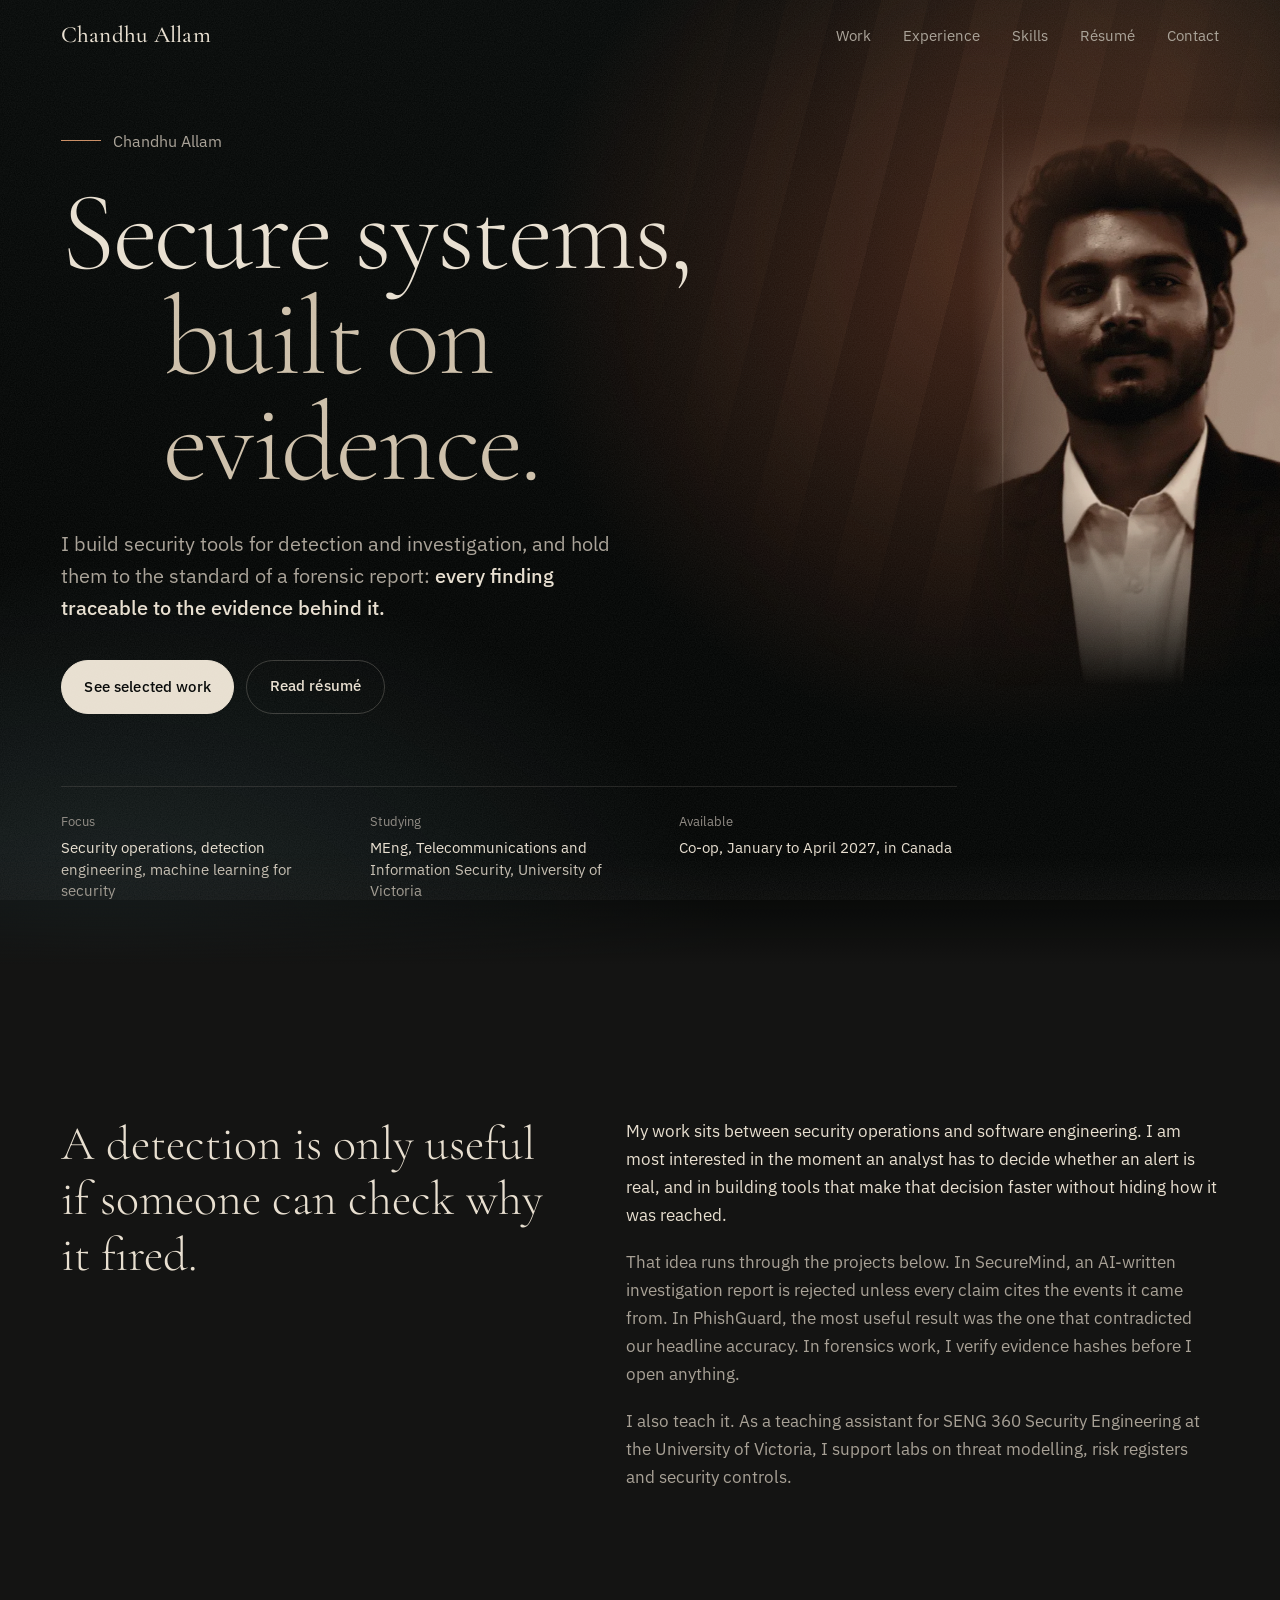
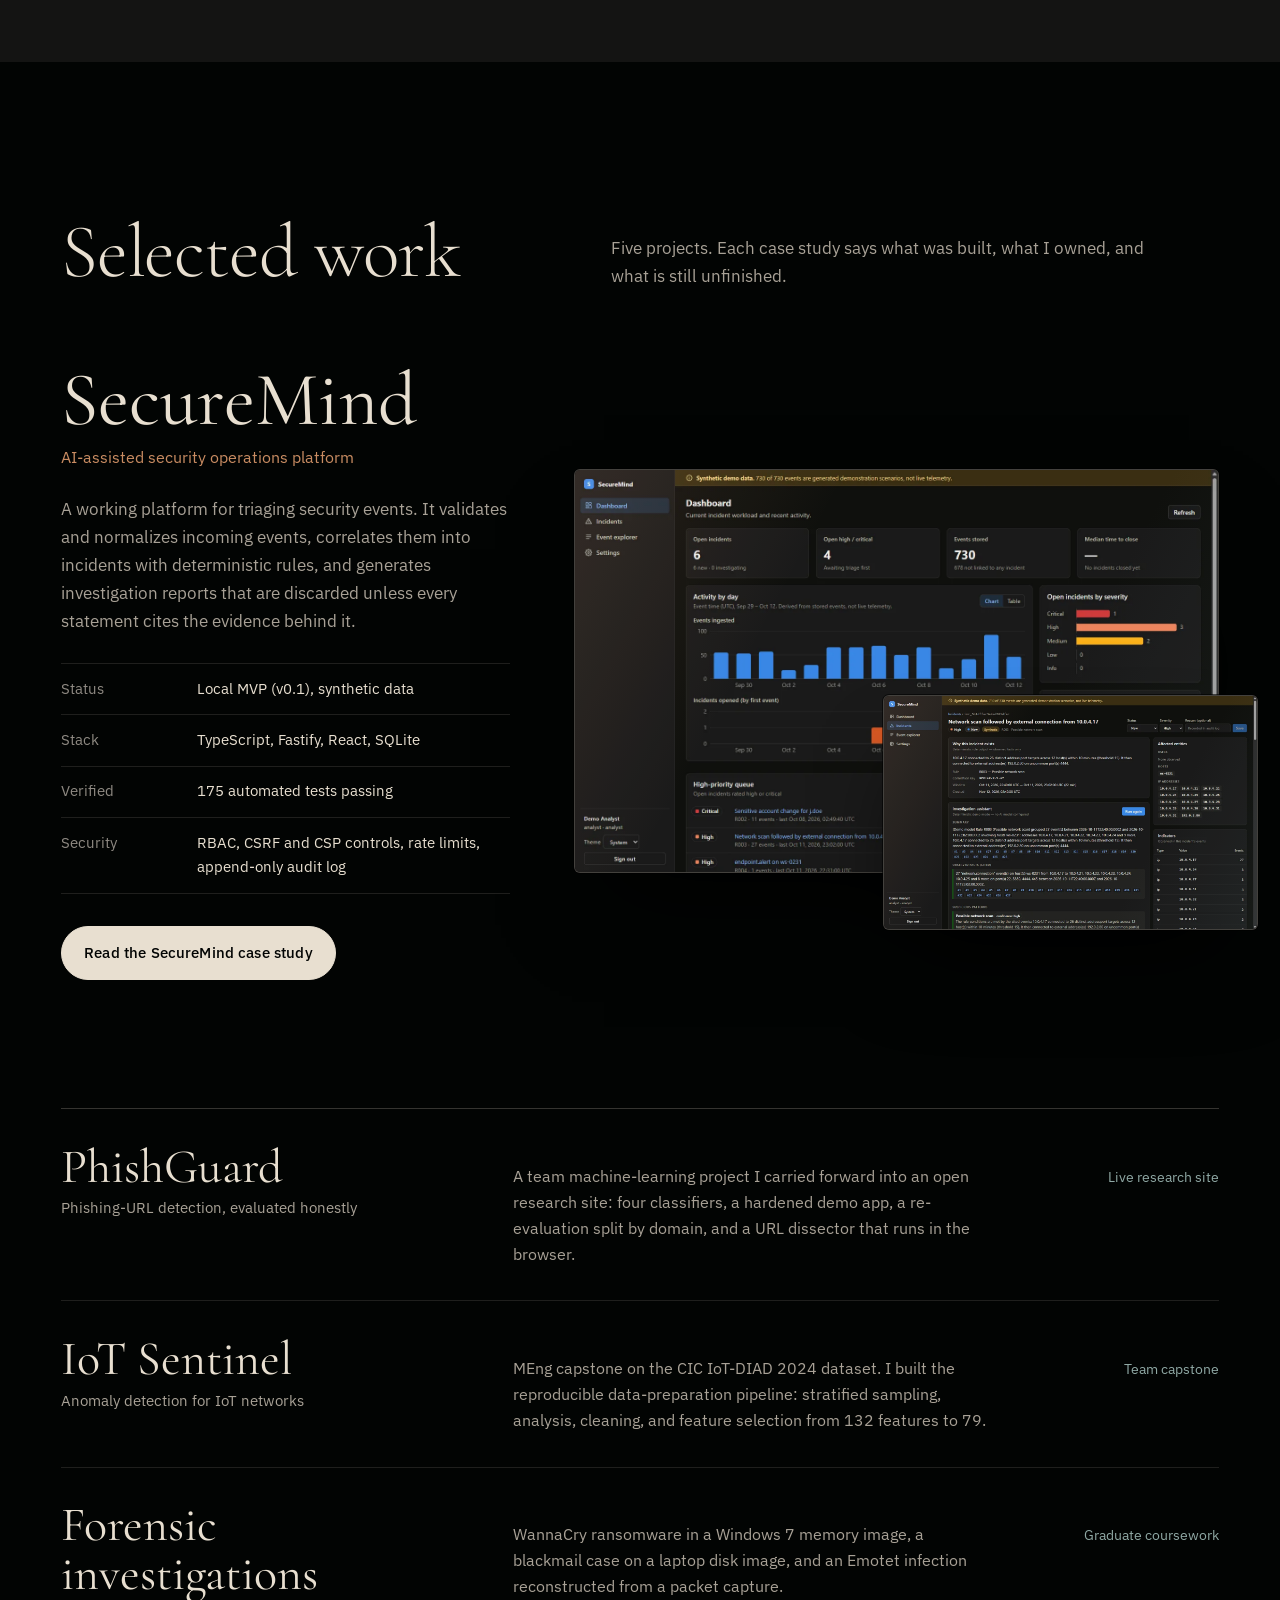
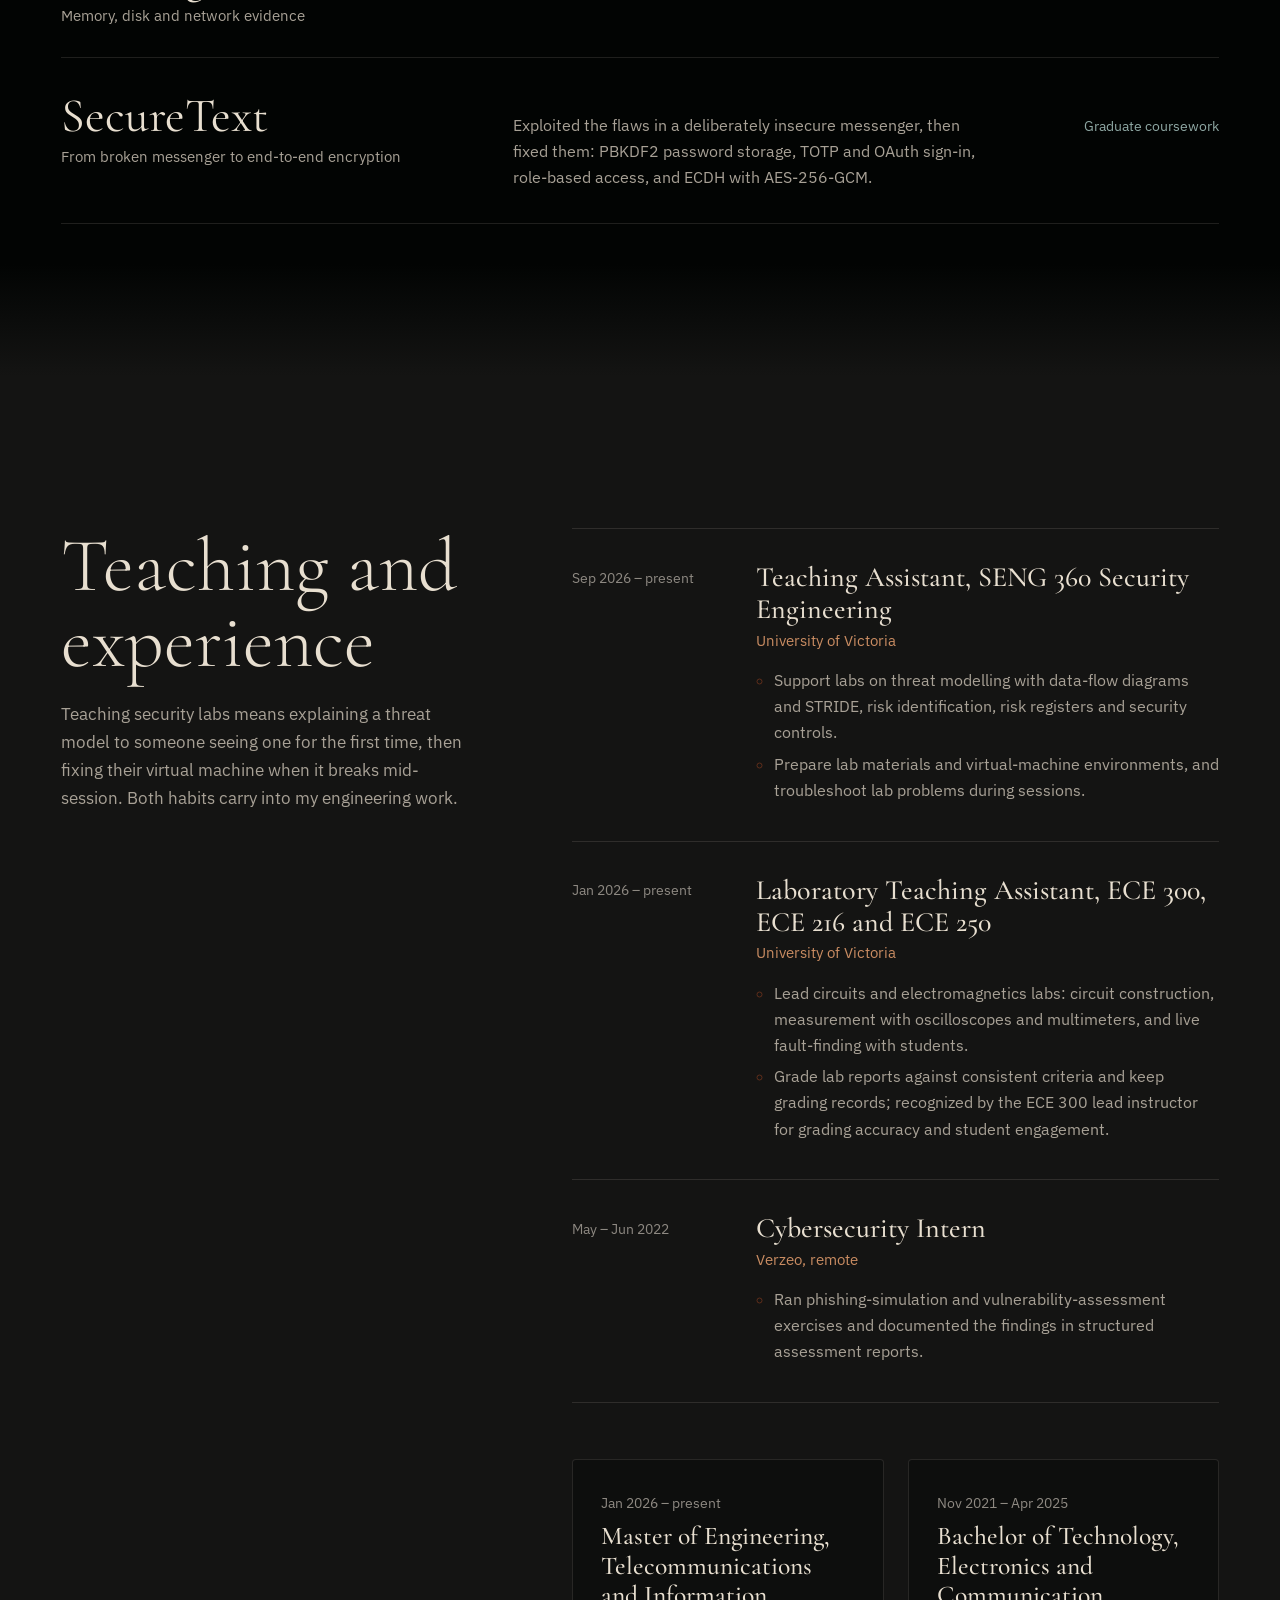
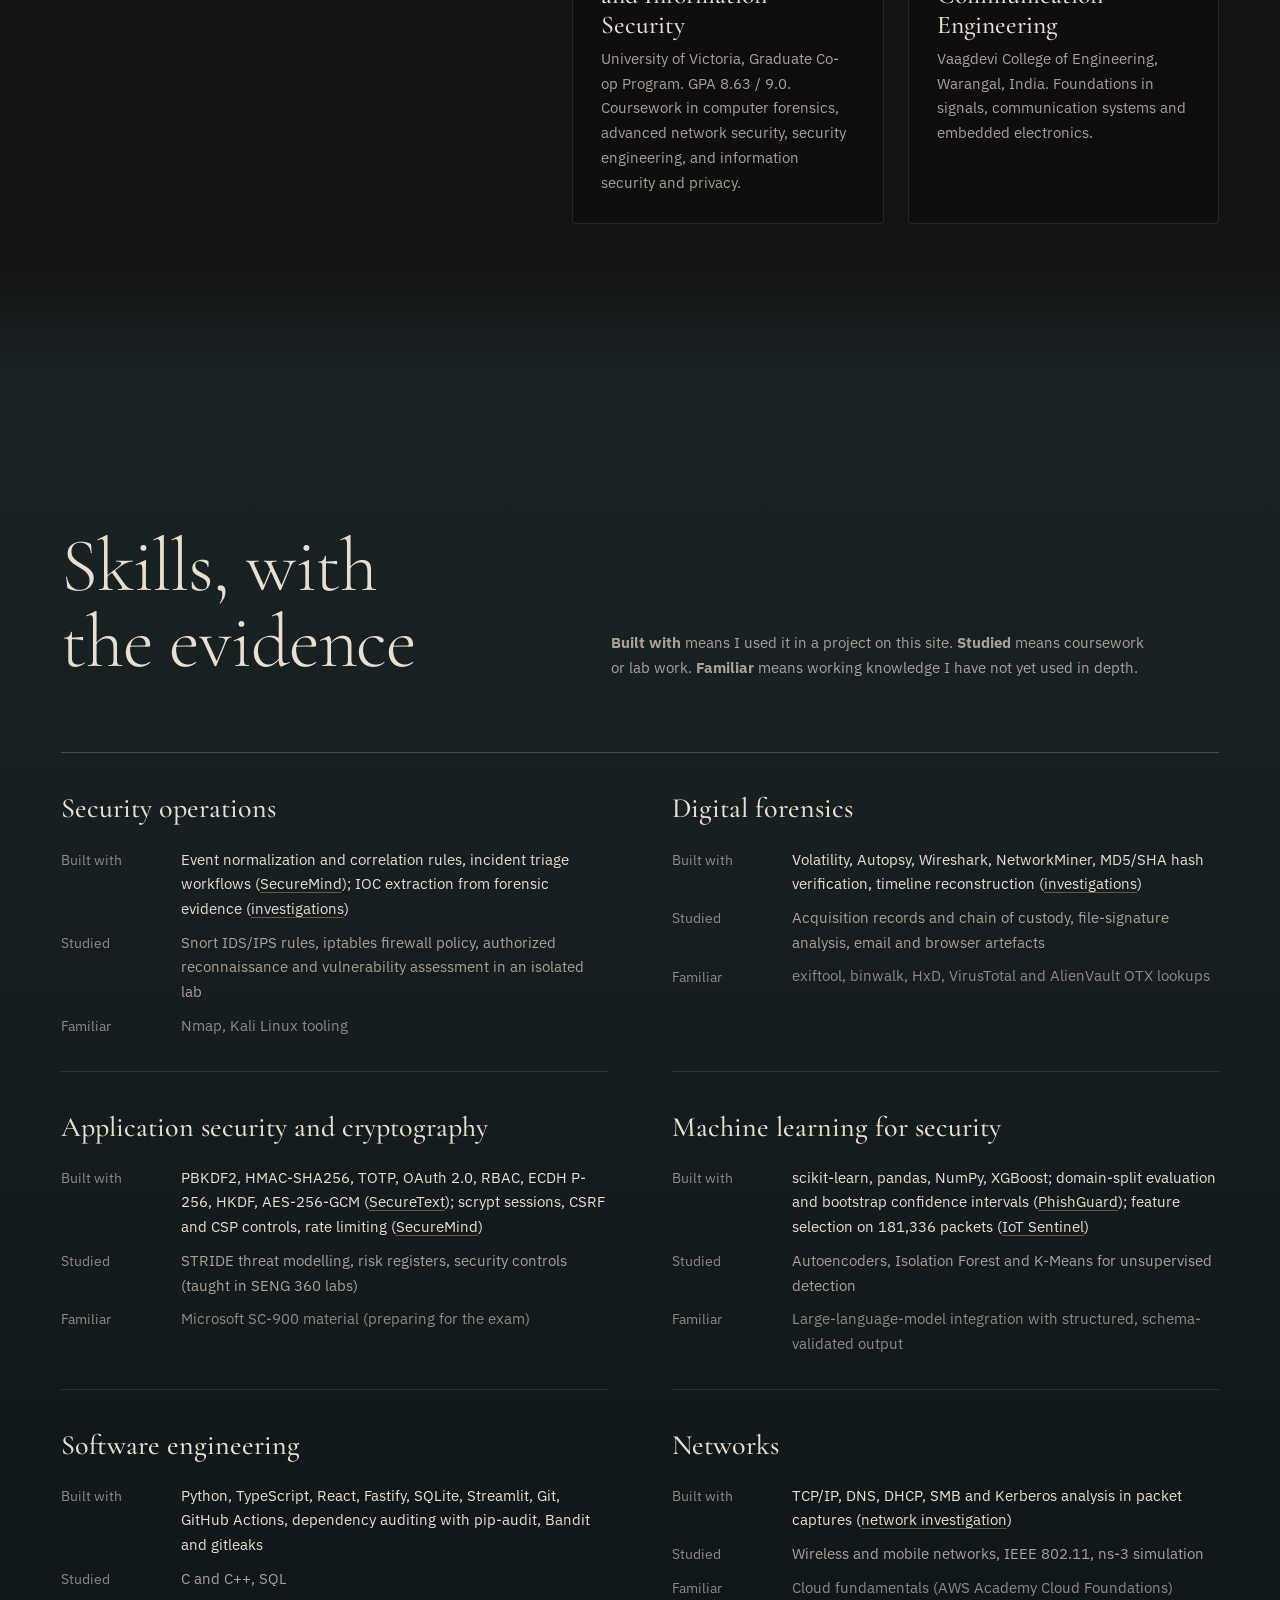
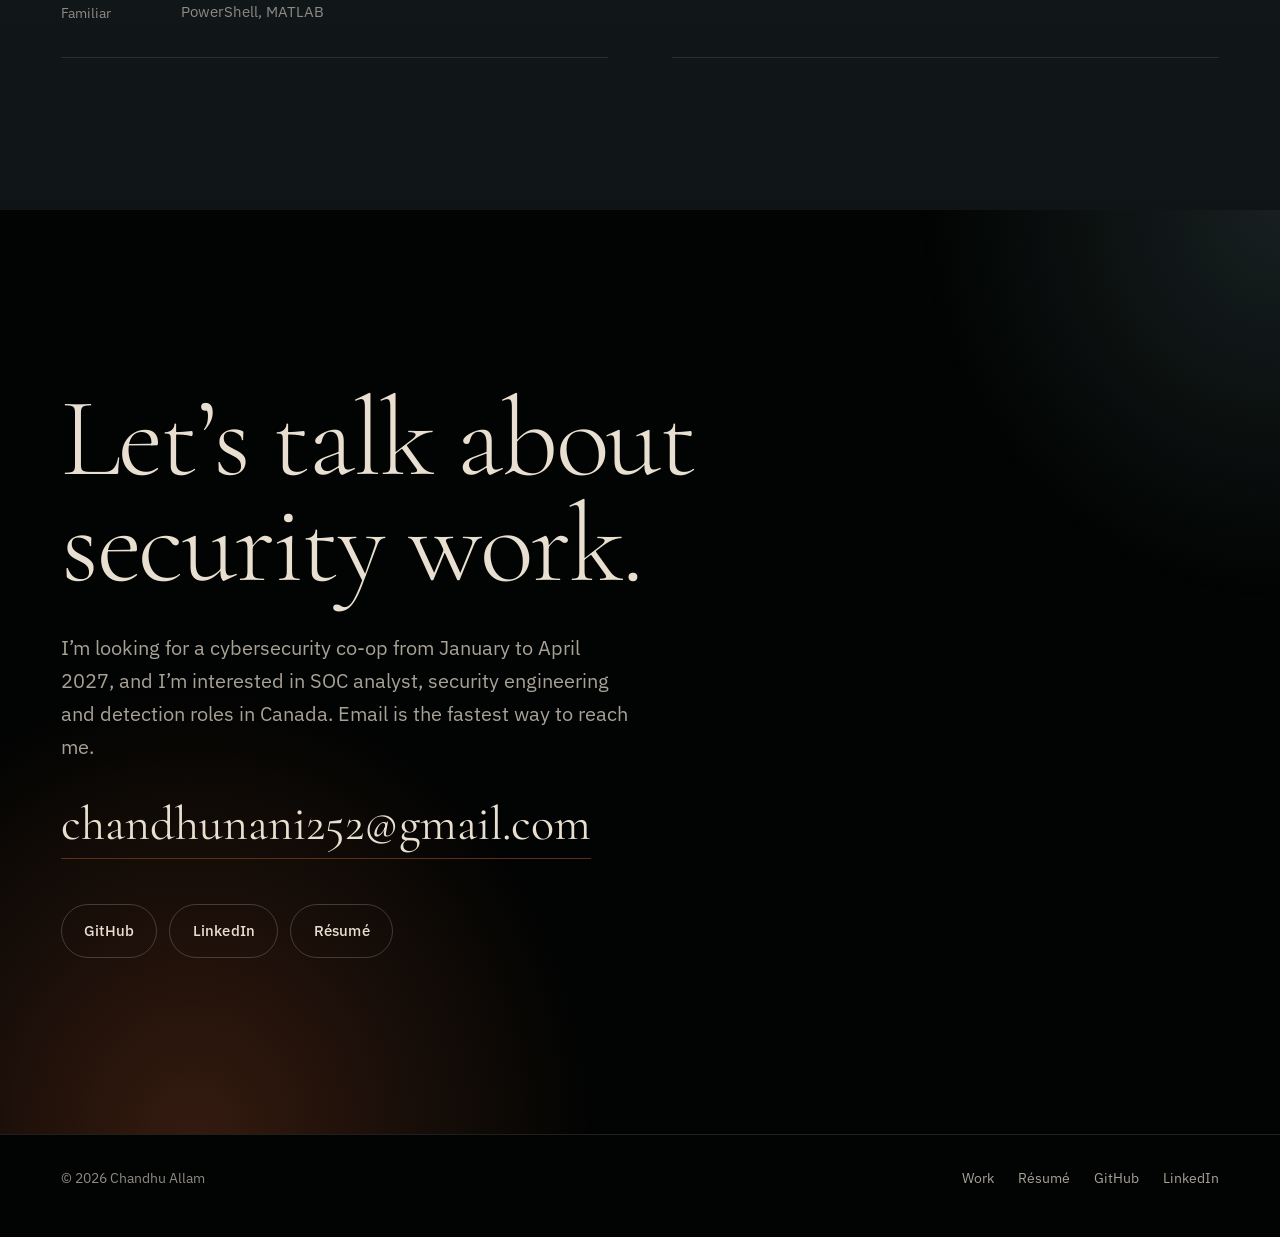
==== commit 601d7ba9: "Tighten project claims, print styles and mobile layout Correct team-versus-individual attribution on" ====
--- a/index.html
+++ b/index.html
@@ -138,8 +138,8 @@
           <li class="work-row">
             <a href="work/iot-sentinel.html">
               <h3>IoT Sentinel <small>Anomaly detection for IoT networks</small></h3>
-              <p>MEng capstone on the CIC IoT-DIAD 2024 dataset. I own the reproducible data pipeline: stratified sampling, analysis, cleaning, and feature selection from 132 features to 79.</p>
-              <span class="status">Team capstone, in progress</span>
+              <p>MEng capstone on the CIC IoT-DIAD 2024 dataset. I built the reproducible data-preparation pipeline: stratified sampling, analysis, cleaning, and feature selection from 132 features to 79.</p>
+              <span class="status">Team capstone</span>
             </a>
           </li>
           <li class="work-row">
--- a/assets/css/site.css
+++ b/assets/css/site.css
@@ -49,7 +49,7 @@
   font-weight: 400;
   text-rendering: optimizeLegibility;
   -webkit-font-smoothing: antialiased;
-  overflow-x: hidden;
+  overflow-x: clip;
 }
 
 /* Film grain over everything; pointer-events none so it never blocks input. */
@@ -552,8 +552,9 @@
 
 @media print {
   @page { margin: 14mm 14mm; }
-  :root { --bone: #111; --ash: #333; --smoke: #555; --ember: #5f2e1b; --line: #ccc; --line-strong: #999; }
-  body { background: #fff; color: #111; font-size: 10pt; line-height: 1.4; }
+  :root { color-scheme: light; --bone: #111; --ash: #333; --smoke: #555; --ember: #5f2e1b; --line: #ccc; --line-strong: #999; }
+  html, body { background: #fff !important; }
+  body { color: #111; font-size: 10pt; line-height: 1.4; }
   body::after, .site-header, .site-footer, .no-print, .skip-link { display: none !important; }
   .resume { padding: 0; }
   .wrap { padding: 0; max-width: none; }
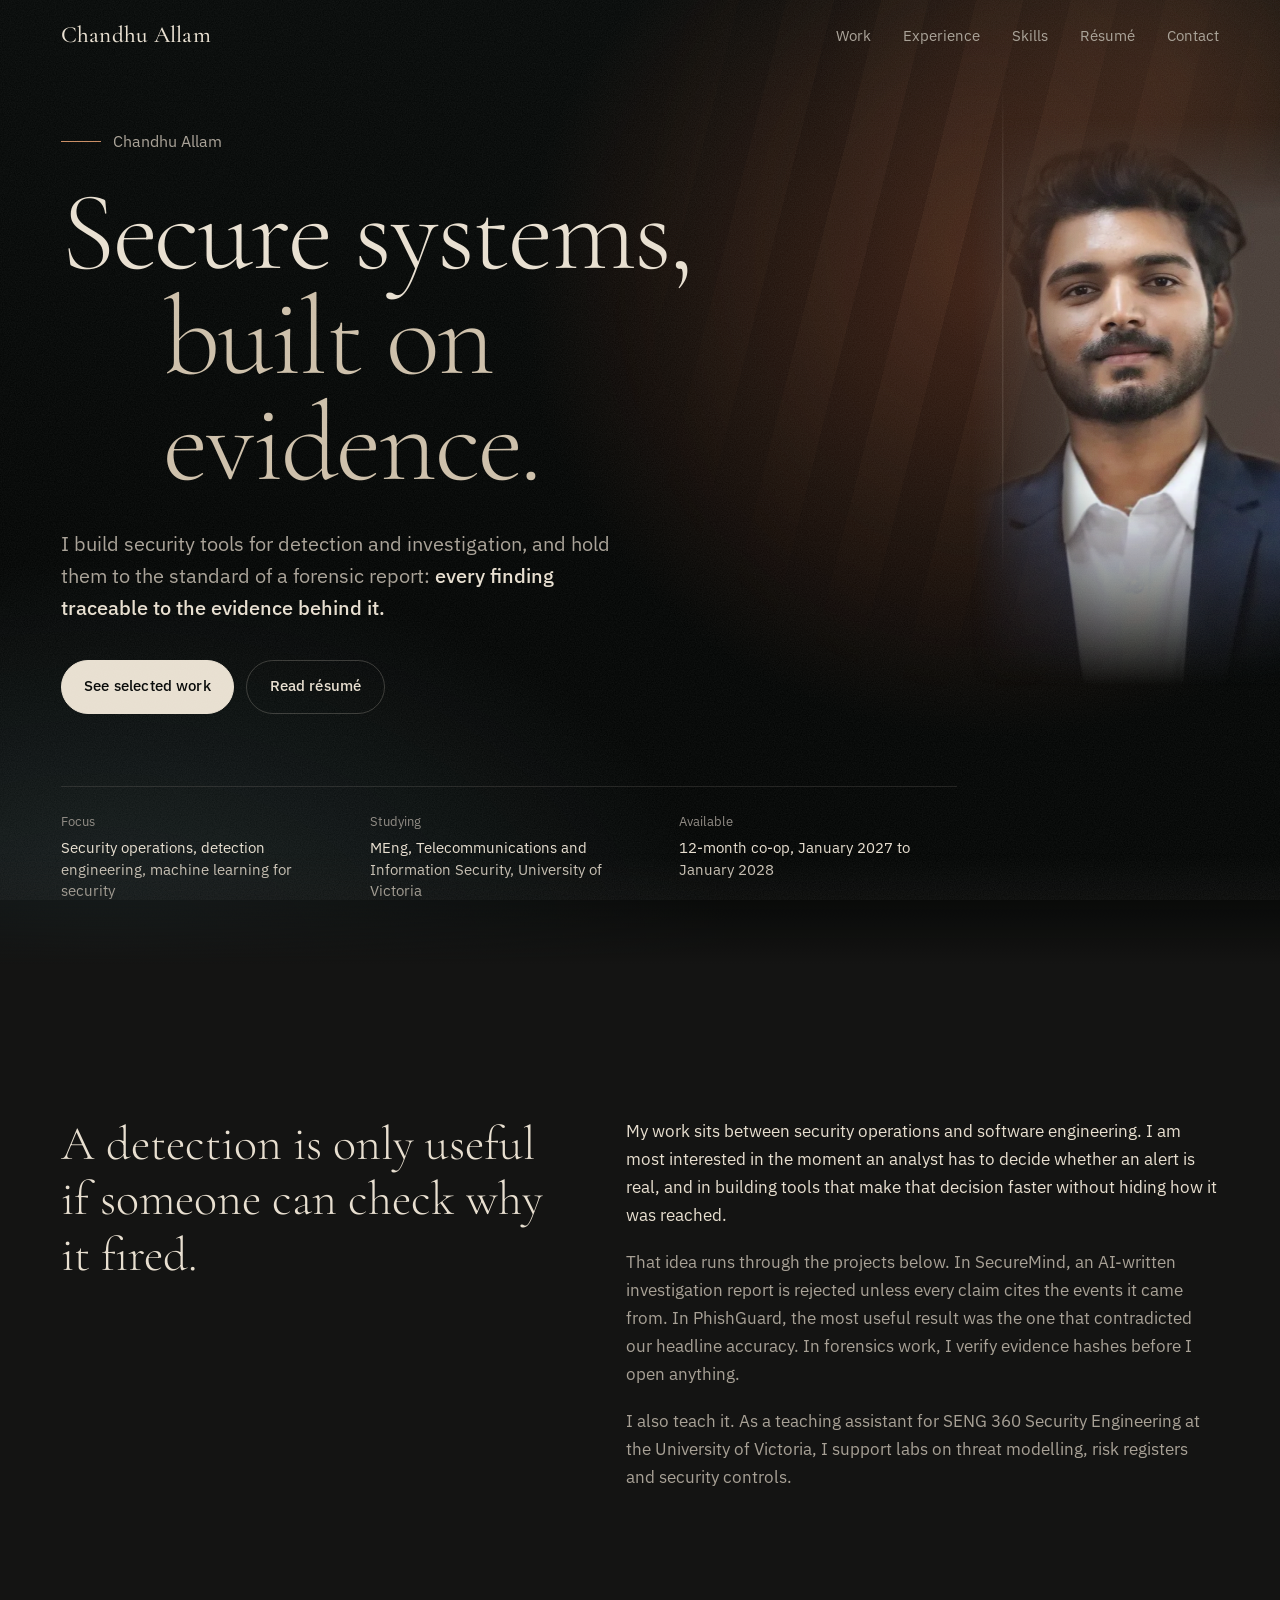
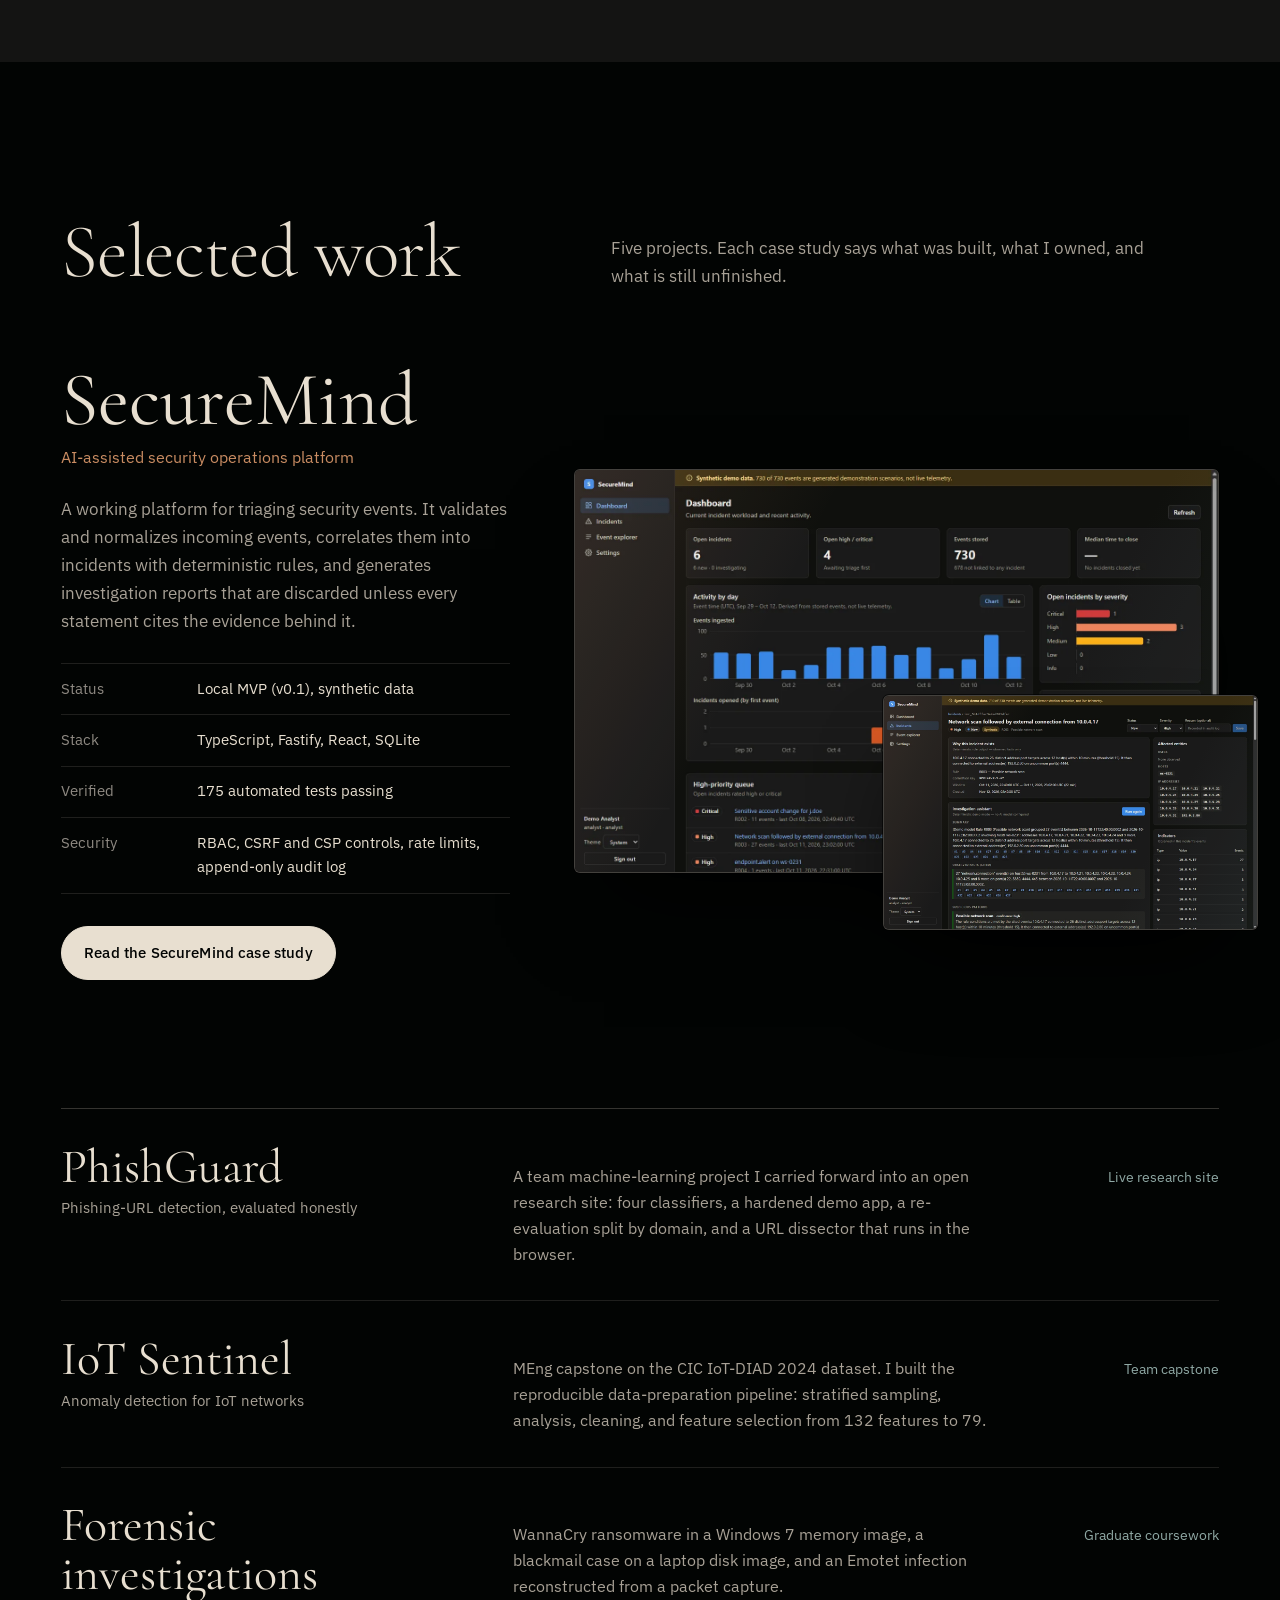
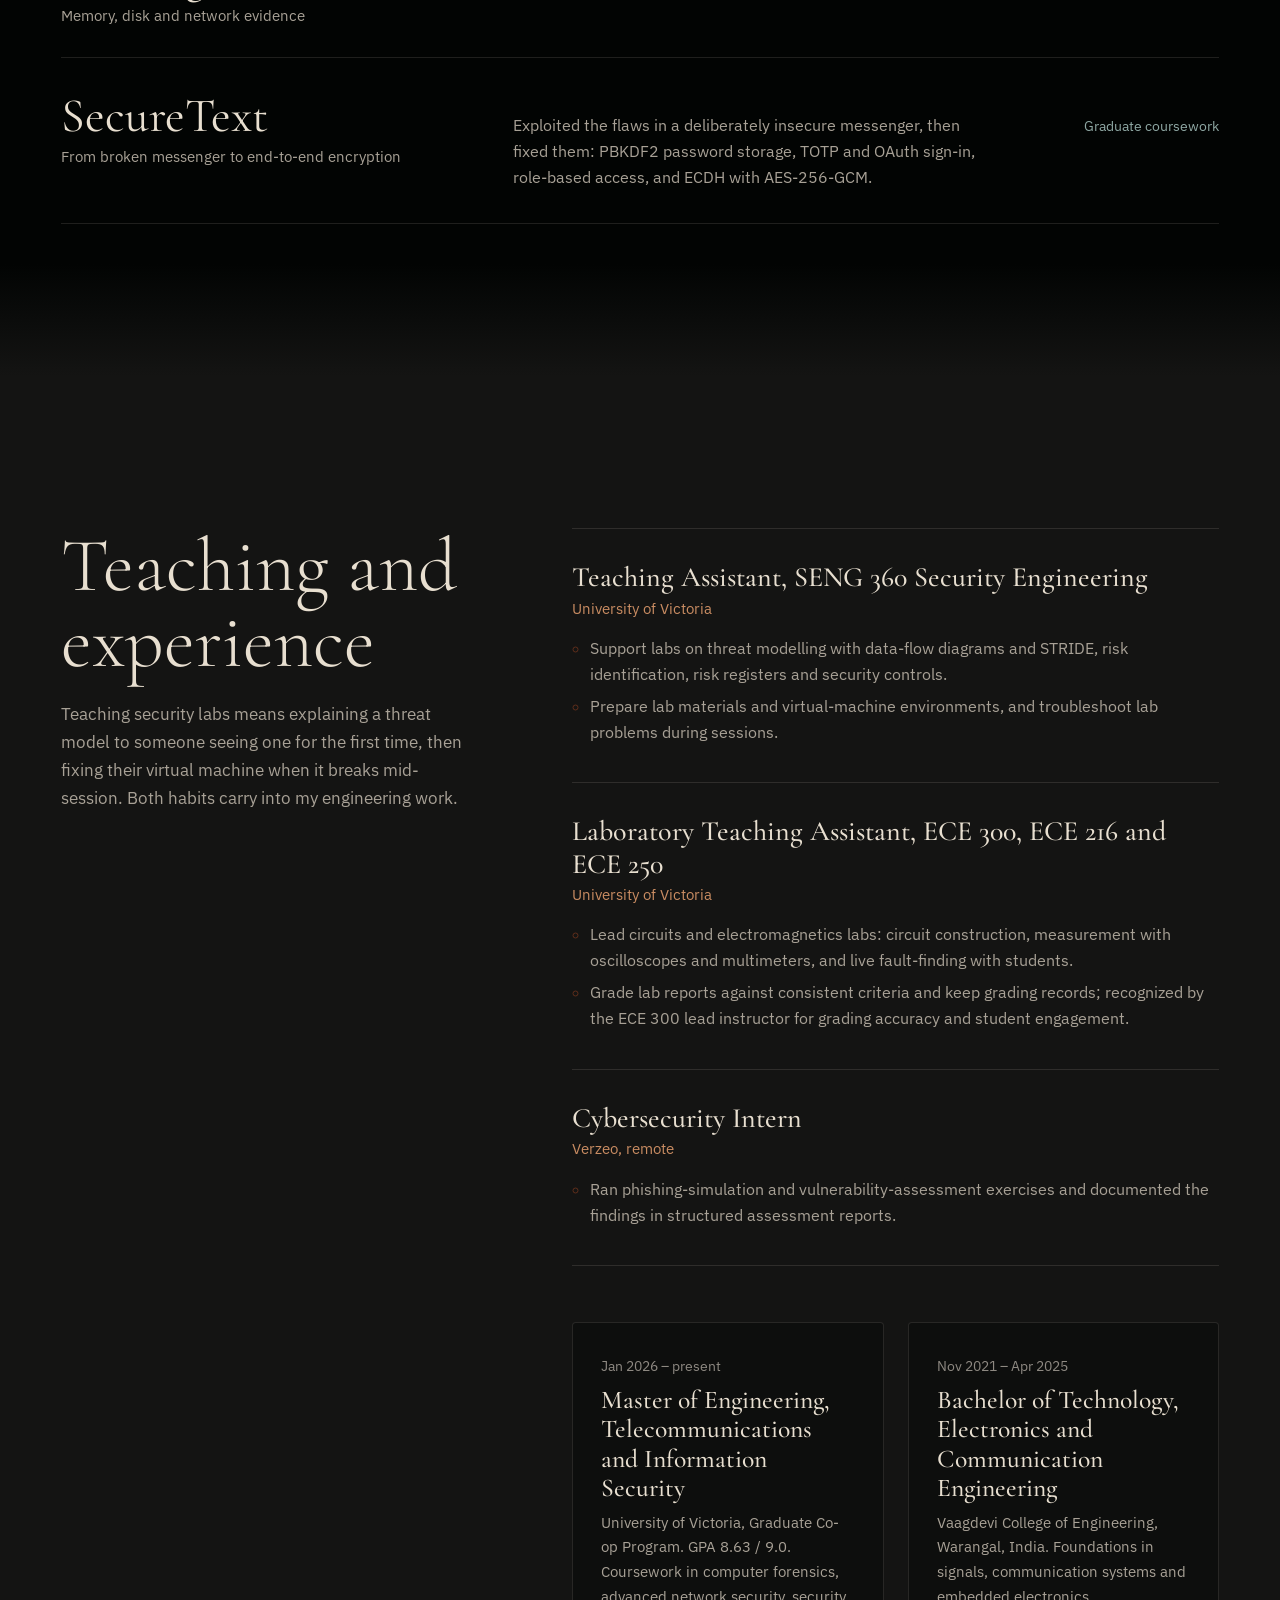
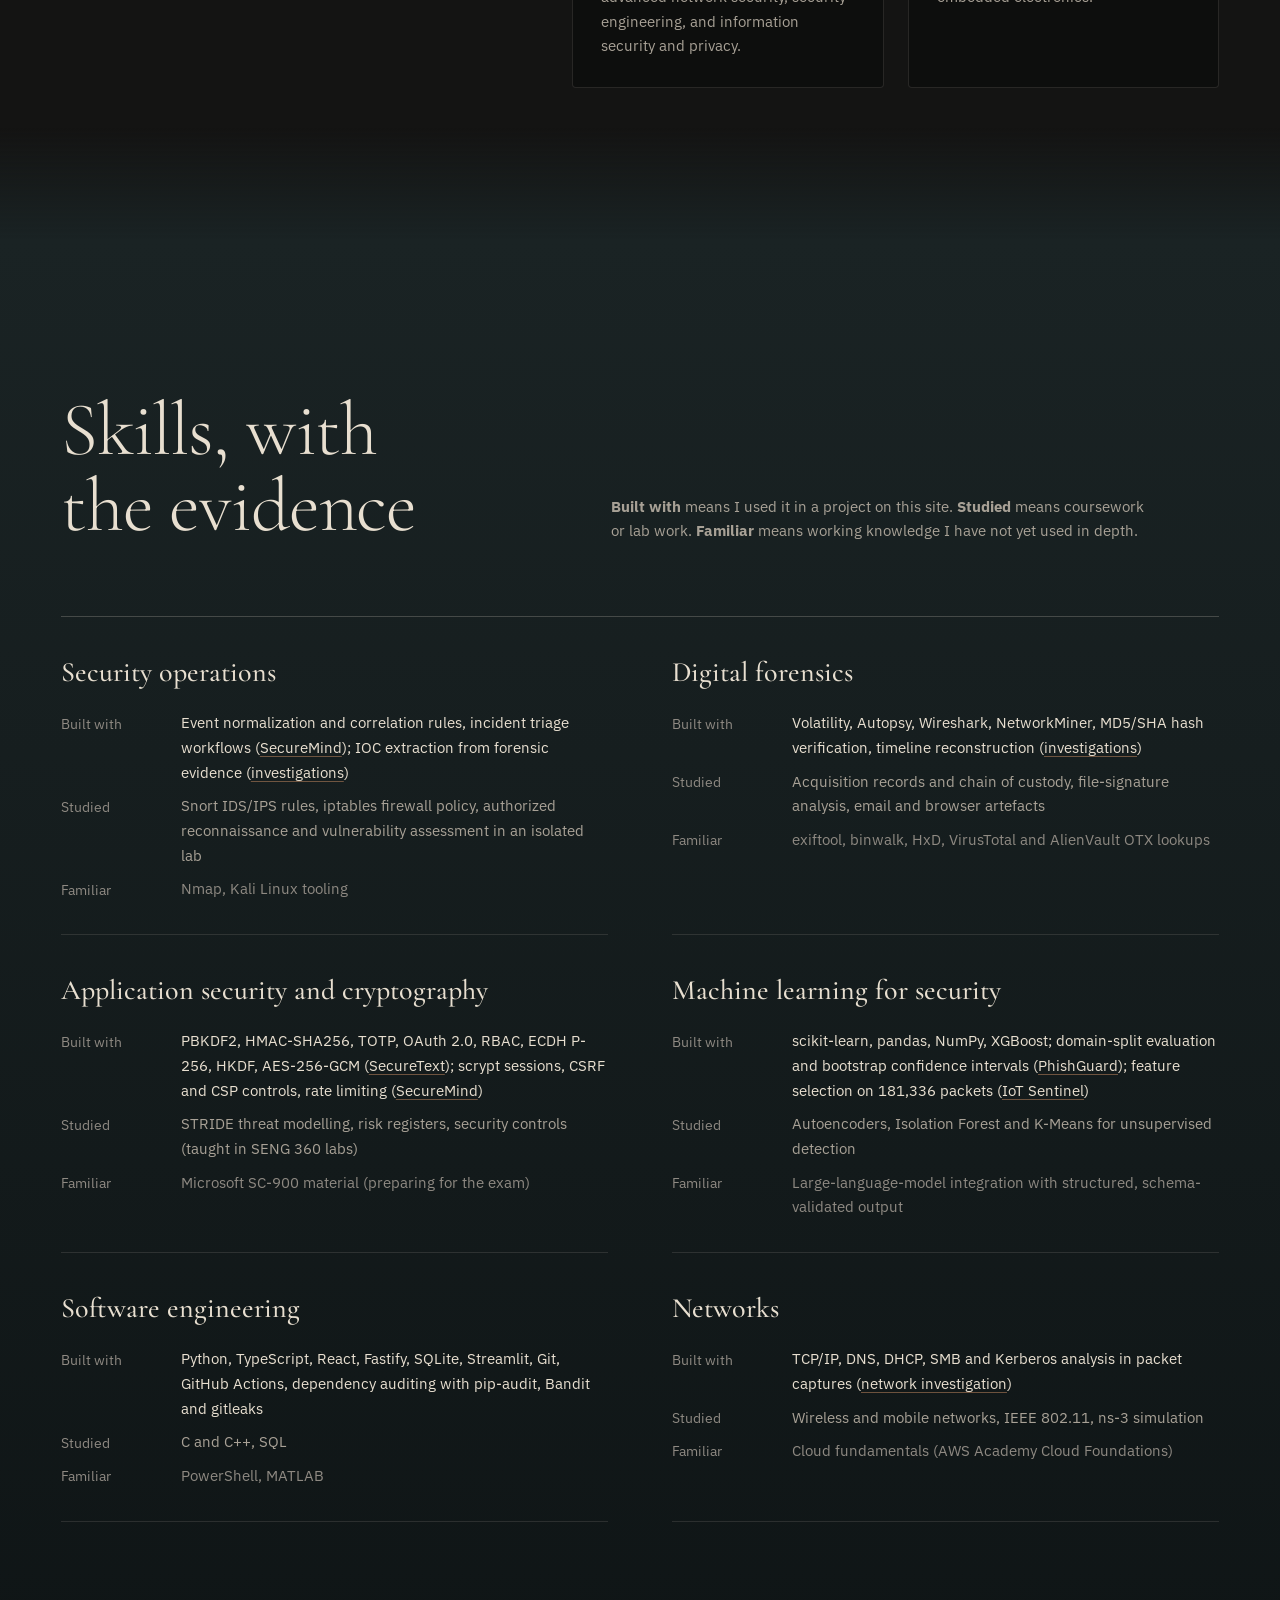
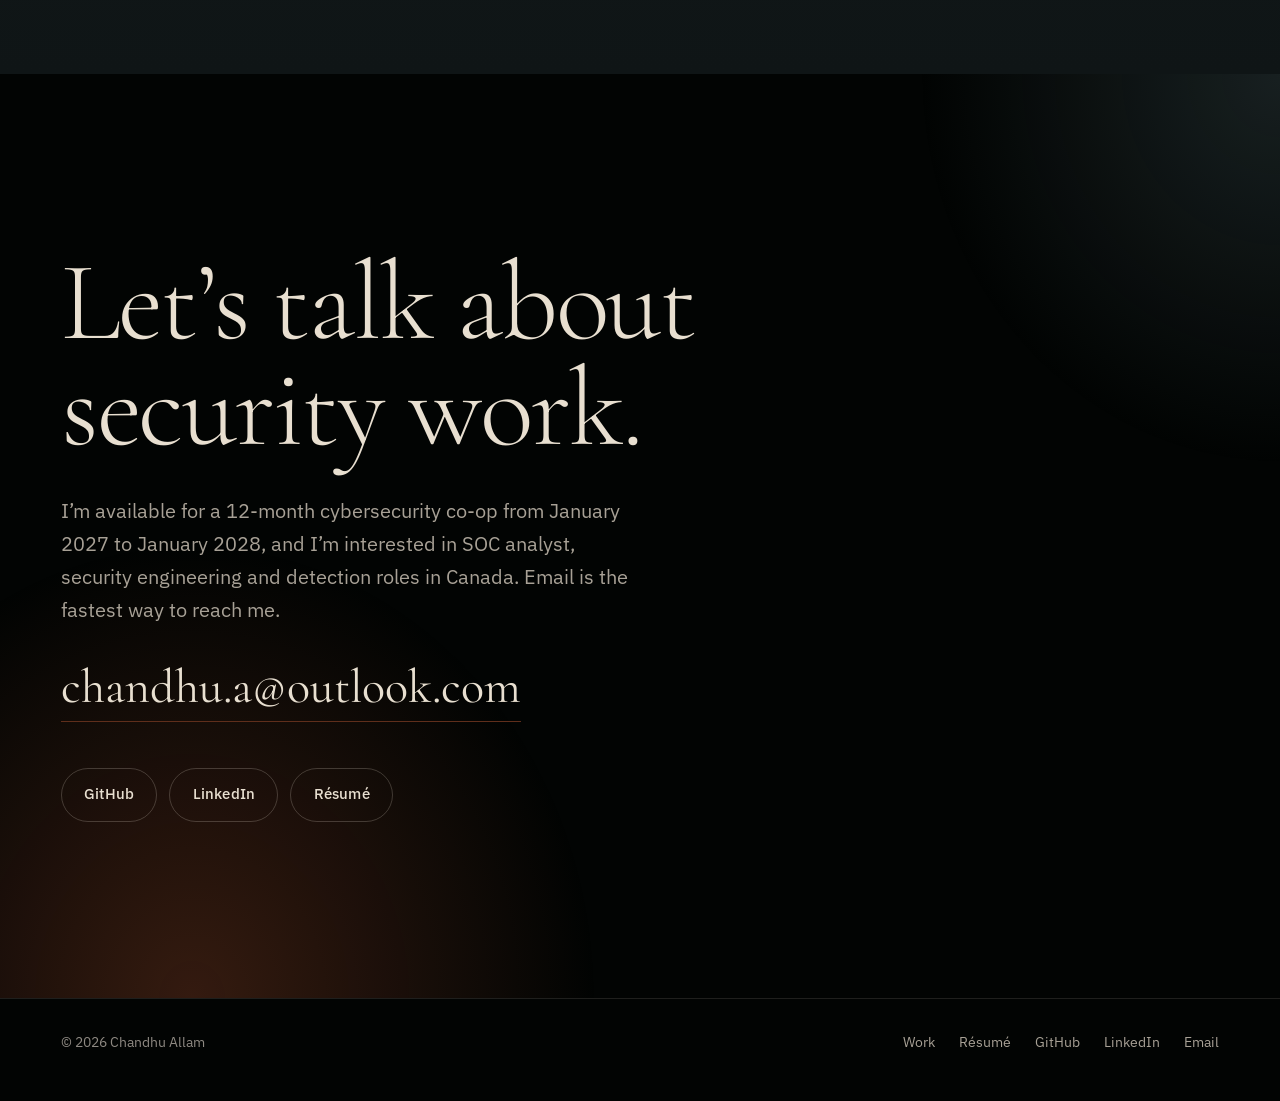
==== commit 34ec68d5: "Refine contact, availability, experience and portrait grade - Use chandhu.a@outlook.com for every co" ====
--- a/index.html
+++ b/index.html
@@ -27,6 +27,7 @@
     "@type": "Person",
     "name": "Chandhu Allam",
     "url": "https://chandhu03.github.io/Portfolio---Chandhu-Allam/",
+    "email": "mailto:chandhu.a@outlook.com",
     "jobTitle": "MEng student, Telecommunications and Information Security",
     "alumniOf": [
       {"@type": "CollegeOrUniversity", "name": "University of Victoria"},
@@ -78,7 +79,7 @@
         <dl class="hero__facts">
           <div><dt>Focus</dt><dd>Security operations, detection engineering, machine learning for security</dd></div>
           <div><dt>Studying</dt><dd>MEng, Telecommunications and Information Security, University of Victoria</dd></div>
-          <div><dt>Available</dt><dd>Co-op, January to April 2027, in Canada</dd></div>
+          <div><dt>Available</dt><dd>12-month co-op, January 2027 to January 2028</dd></div>
         </dl>
       </div>
     </section>
@@ -169,7 +170,6 @@
         <div>
           <ol class="entries">
             <li class="entry">
-              <span class="when">Sep 2026 – present</span>
               <div>
                 <h3>Teaching Assistant, SENG 360 Security Engineering</h3>
                 <p class="org">University of Victoria</p>
@@ -180,7 +180,6 @@
               </div>
             </li>
             <li class="entry">
-              <span class="when">Jan 2026 – present</span>
               <div>
                 <h3>Laboratory Teaching Assistant, ECE 300, ECE 216 and ECE 250</h3>
                 <p class="org">University of Victoria</p>
@@ -191,7 +190,6 @@
               </div>
             </li>
             <li class="entry">
-              <span class="when">May – Jun 2022</span>
               <div>
                 <h3>Cybersecurity Intern</h3>
                 <p class="org">Verzeo, remote</p>
@@ -280,8 +278,8 @@
     <section class="contact" id="contact" aria-labelledby="contact-title">
       <div class="wrap">
         <h2 id="contact-title">Let’s talk about security work.</h2>
-        <p>I’m looking for a cybersecurity co-op from January to April 2027, and I’m interested in SOC analyst, security engineering and detection roles in Canada. Email is the fastest way to reach me.</p>
-        <p><a class="contact-mail" href="mailto:chandhunani252@gmail.com">chandhunani252@gmail.com</a></p>
+        <p>I’m available for a 12-month cybersecurity co-op from January 2027 to January 2028, and I’m interested in SOC analyst, security engineering and detection roles in Canada. Email is the fastest way to reach me.</p>
+        <p><a class="contact-mail" href="mailto:chandhu.a@outlook.com">chandhu.a@outlook.com</a></p>
         <ul class="contact-links">
           <li><a class="btn" href="https://github.com/Chandhu03" rel="noopener">GitHub</a></li>
           <li><a class="btn" href="https://www.linkedin.com/in/chandhuallam422" rel="noopener">LinkedIn</a></li>
@@ -299,6 +297,7 @@
         <a href="resume.html">Résumé</a>
         <a href="https://github.com/Chandhu03" rel="noopener">GitHub</a>
         <a href="https://www.linkedin.com/in/chandhuallam422" rel="noopener">LinkedIn</a>
+        <a href="mailto:chandhu.a@outlook.com">Email</a>
       </nav>
     </div>
   </footer>
--- a/assets/css/site.css
+++ b/assets/css/site.css
@@ -349,16 +349,14 @@
 @media (max-width: 860px) { .split { grid-template-columns: 1fr; } .split__aside { position: static; } }
 
 .entries { list-style: none; }
-.entry { padding: 2rem 0; border-top: 1px solid var(--line); display: grid; grid-template-columns: 9.5rem minmax(0, 1fr); gap: 0.5rem 2rem; }
+.entry { padding: 2rem 0; border-top: 1px solid var(--line); }
 .entry:last-child { border-bottom: 1px solid var(--line); }
-.entry time, .entry .when { font-size: 0.875rem; color: var(--smoke); padding-top: 0.35rem; }
 .entry h3 { font-family: var(--serif); font-size: 1.75rem; font-weight: 500; line-height: 1.15; margin-bottom: 0.2rem; }
 .entry .org { color: var(--ember); font-size: 0.9375rem; margin-bottom: 0.85rem; }
 .entry p, .entry li { color: var(--ash); font-size: 0.9875rem; }
 .entry ul { padding-left: 1.1rem; }
 .entry li { margin-bottom: 0.35rem; }
 .entry li::marker { color: var(--umber); }
-@media (max-width: 560px) { .entry { grid-template-columns: 1fr; } }
 
 .edu { display: grid; grid-template-columns: repeat(2, minmax(0, 1fr)); gap: 1.5rem; margin-top: 3.5rem; }
 .edu article { padding: 1.75rem; border: 1px solid var(--line); border-radius: var(--radius); background: rgba(2, 4, 3, 0.35); }
